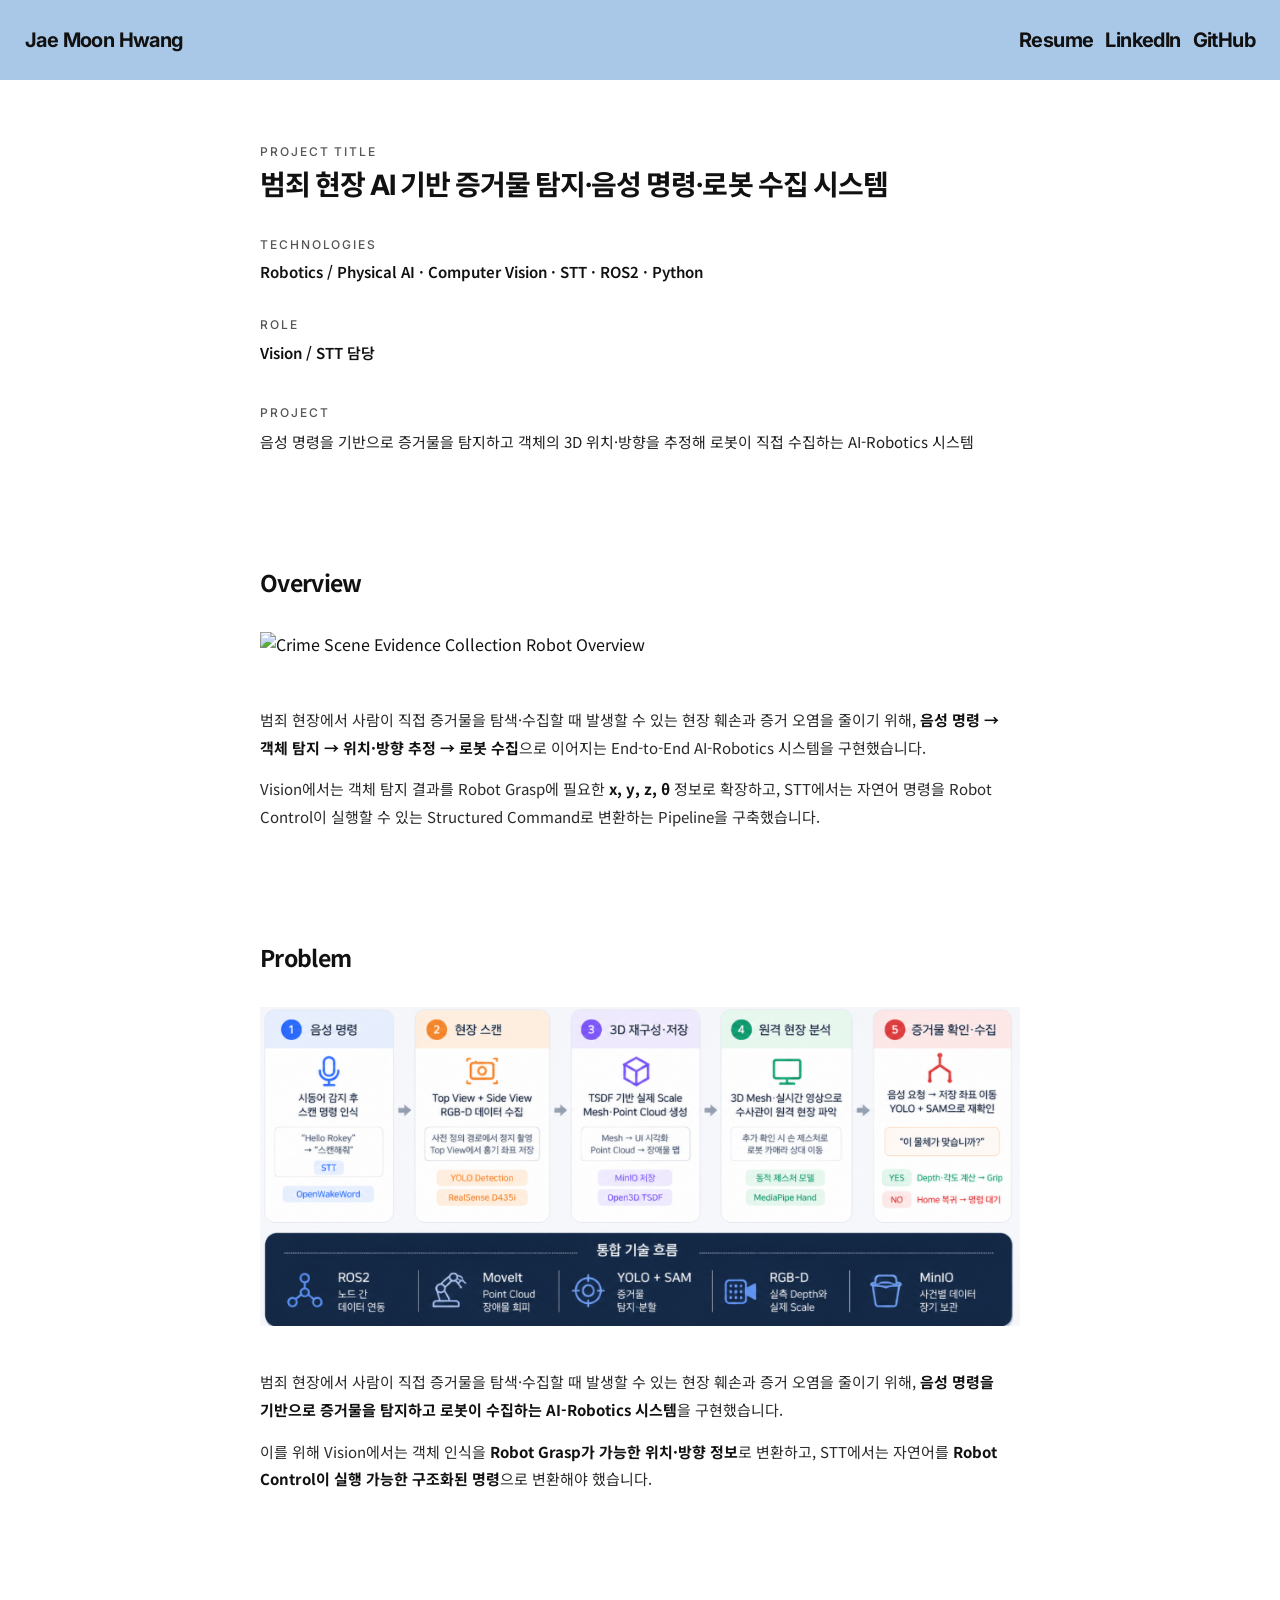
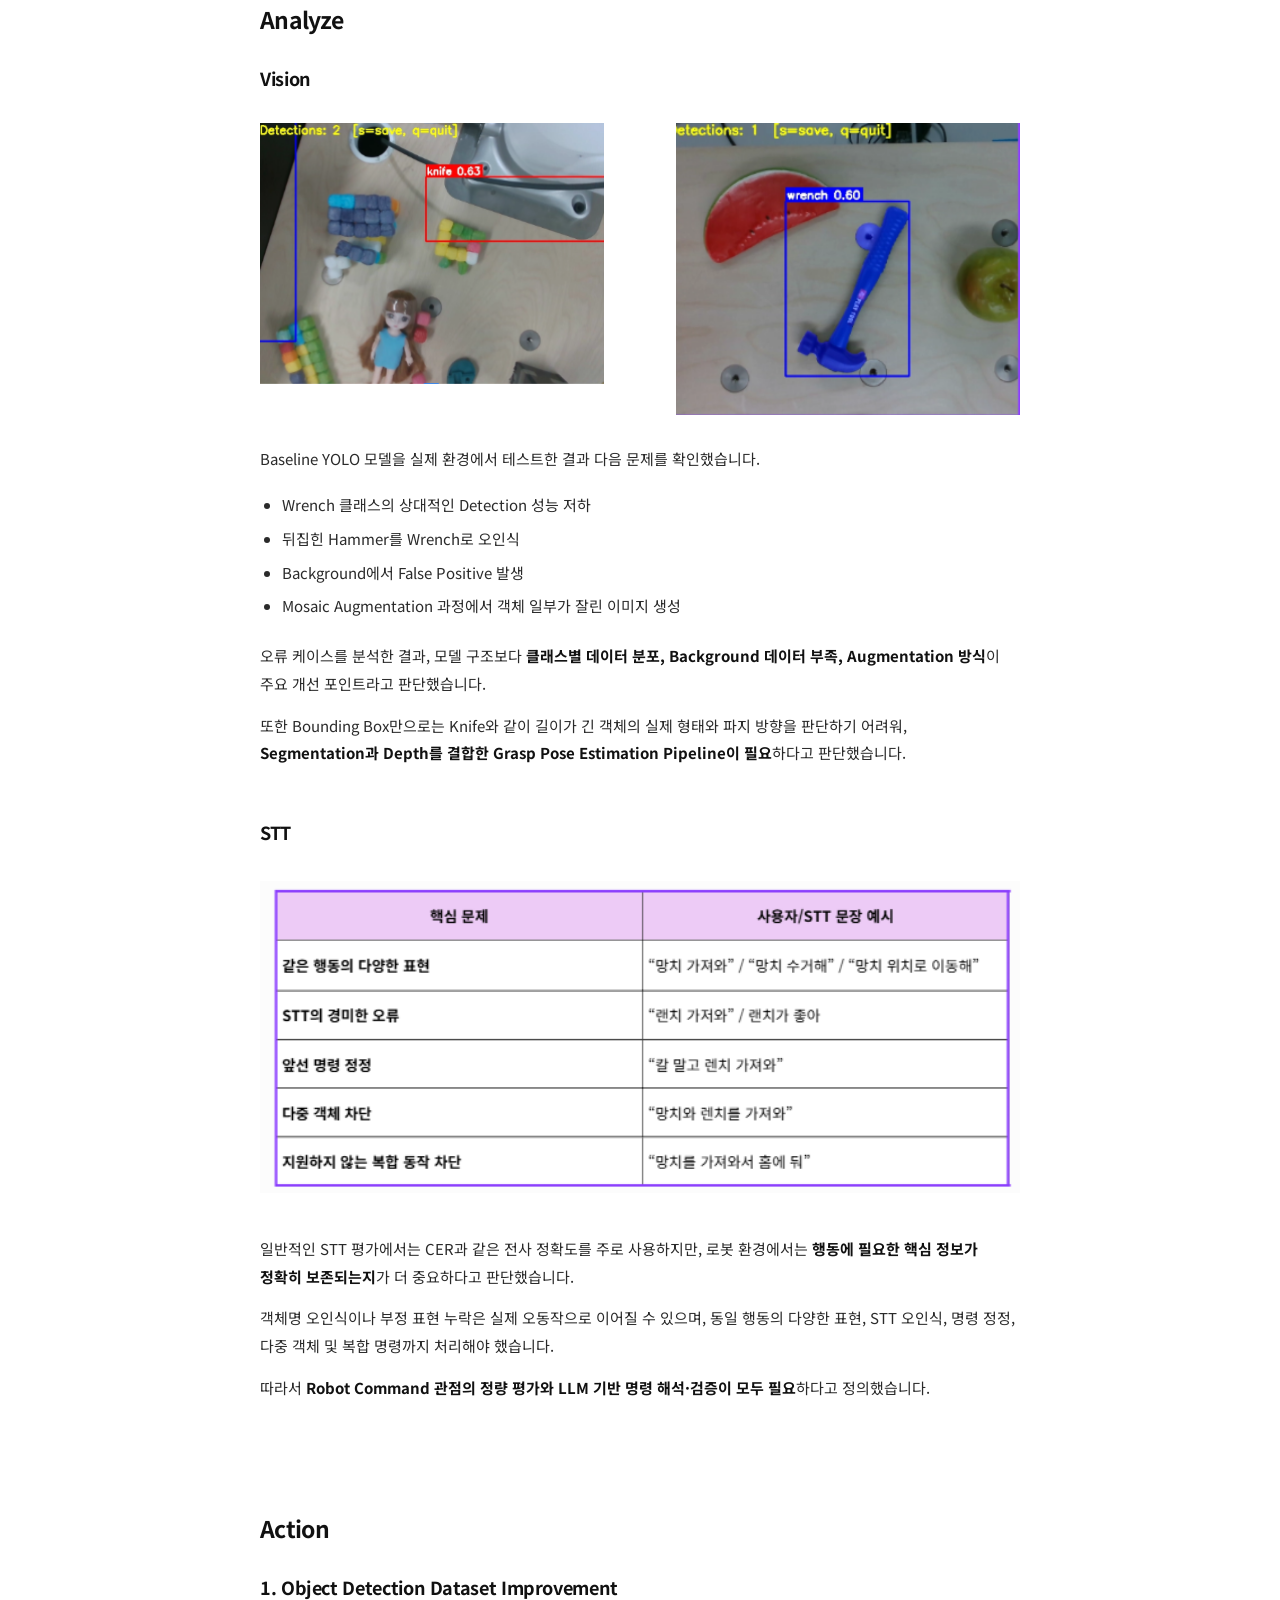
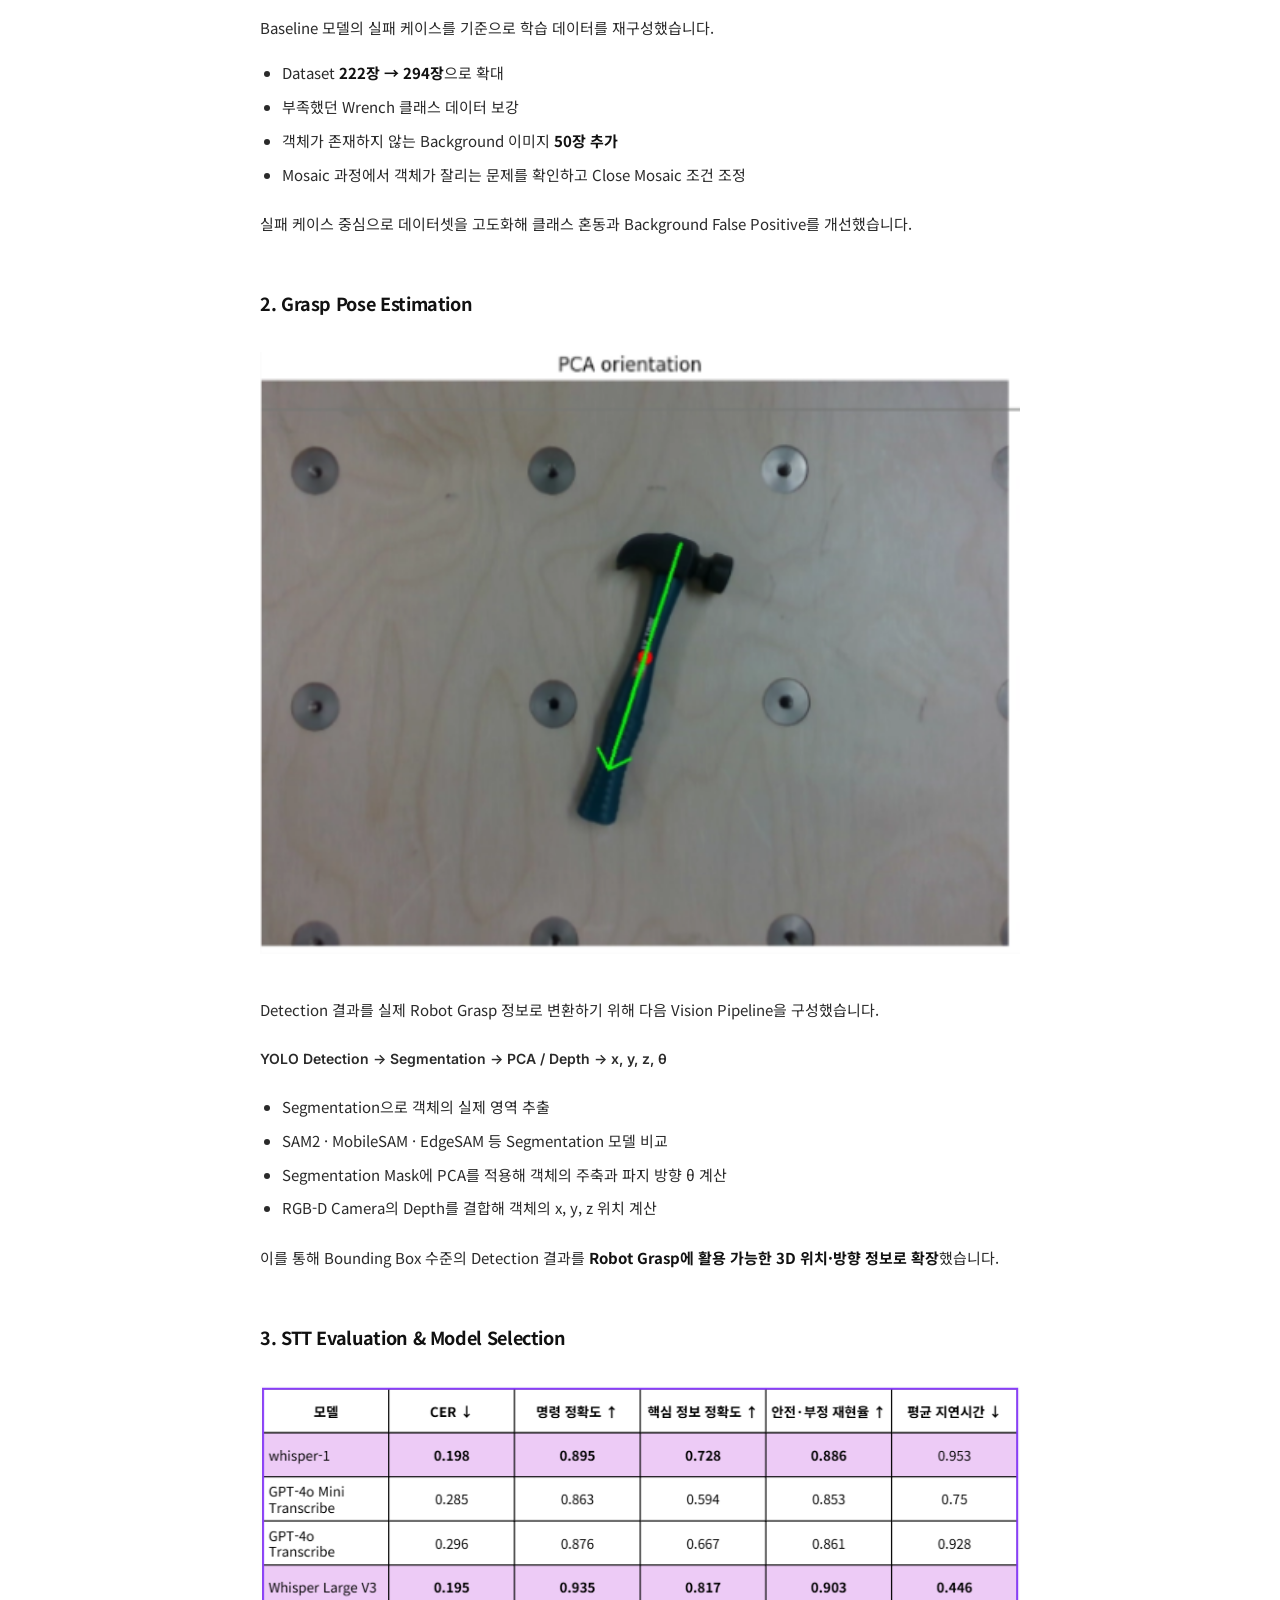
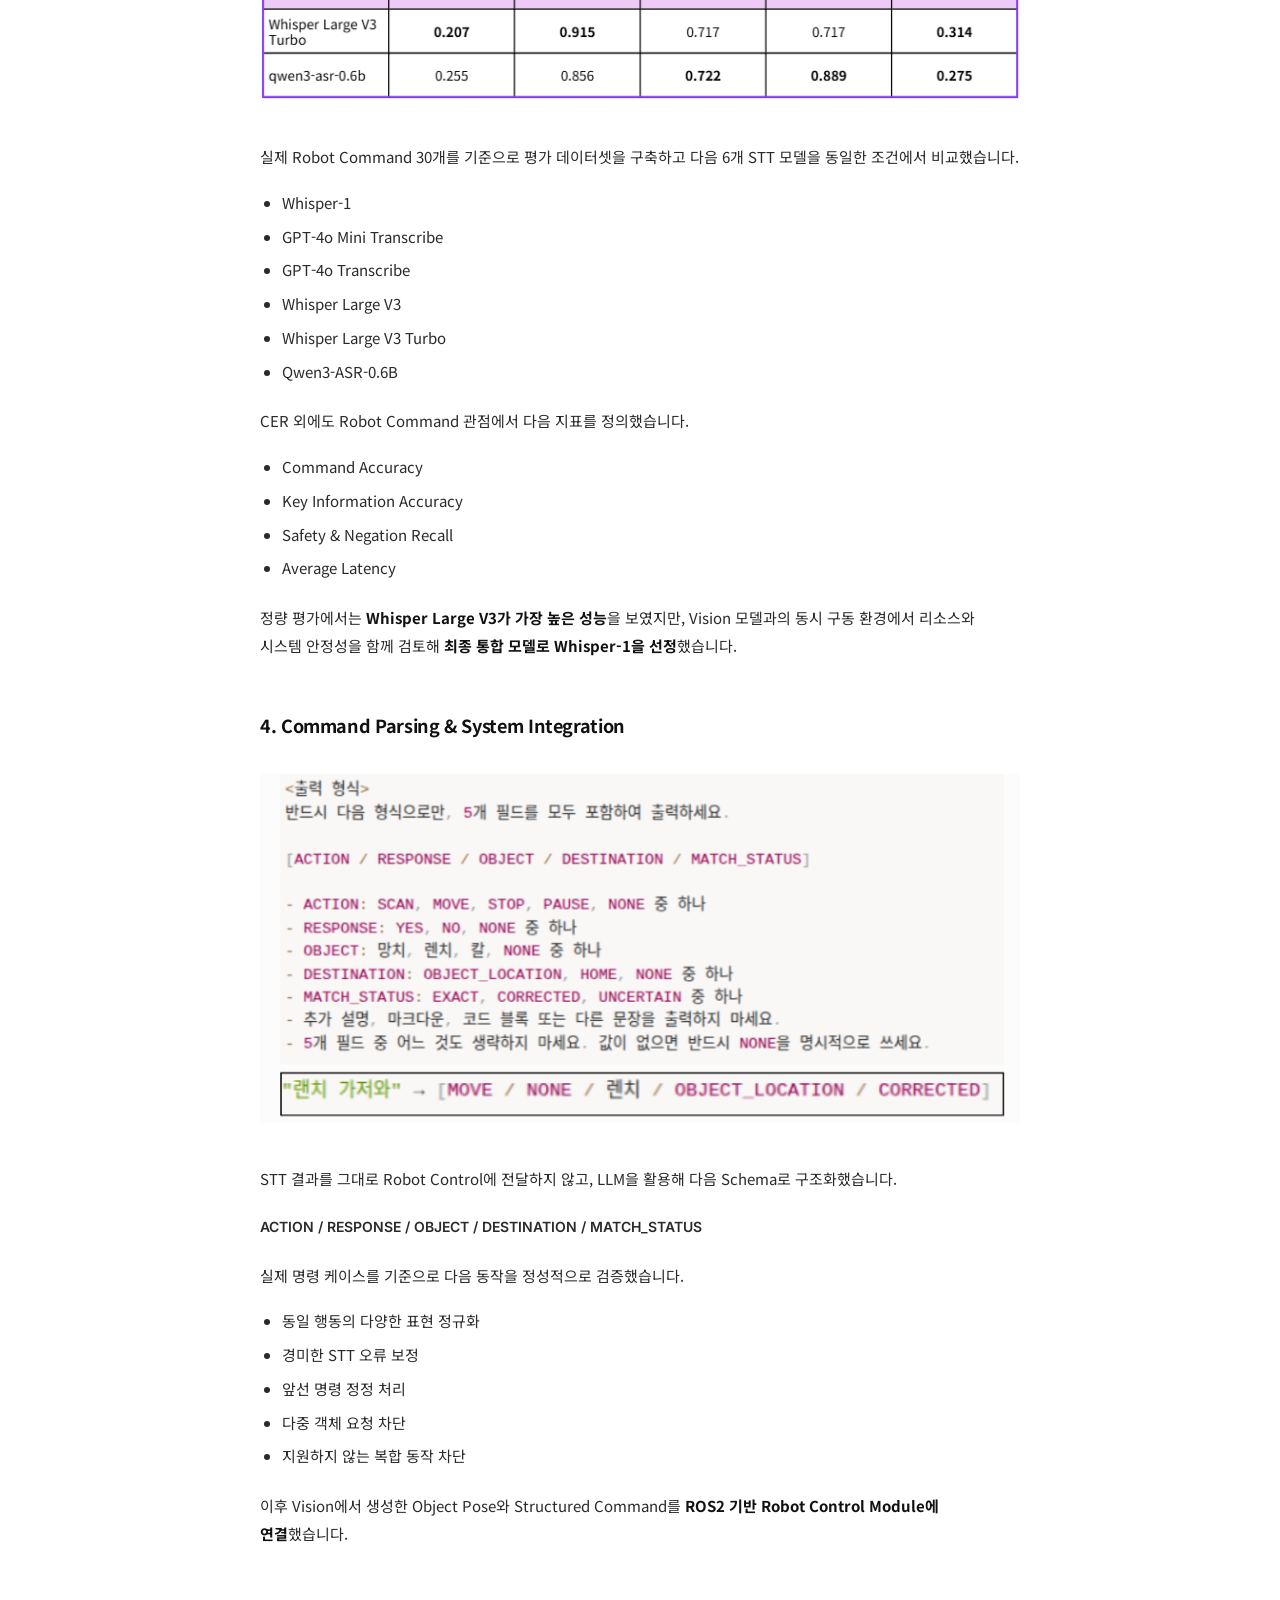
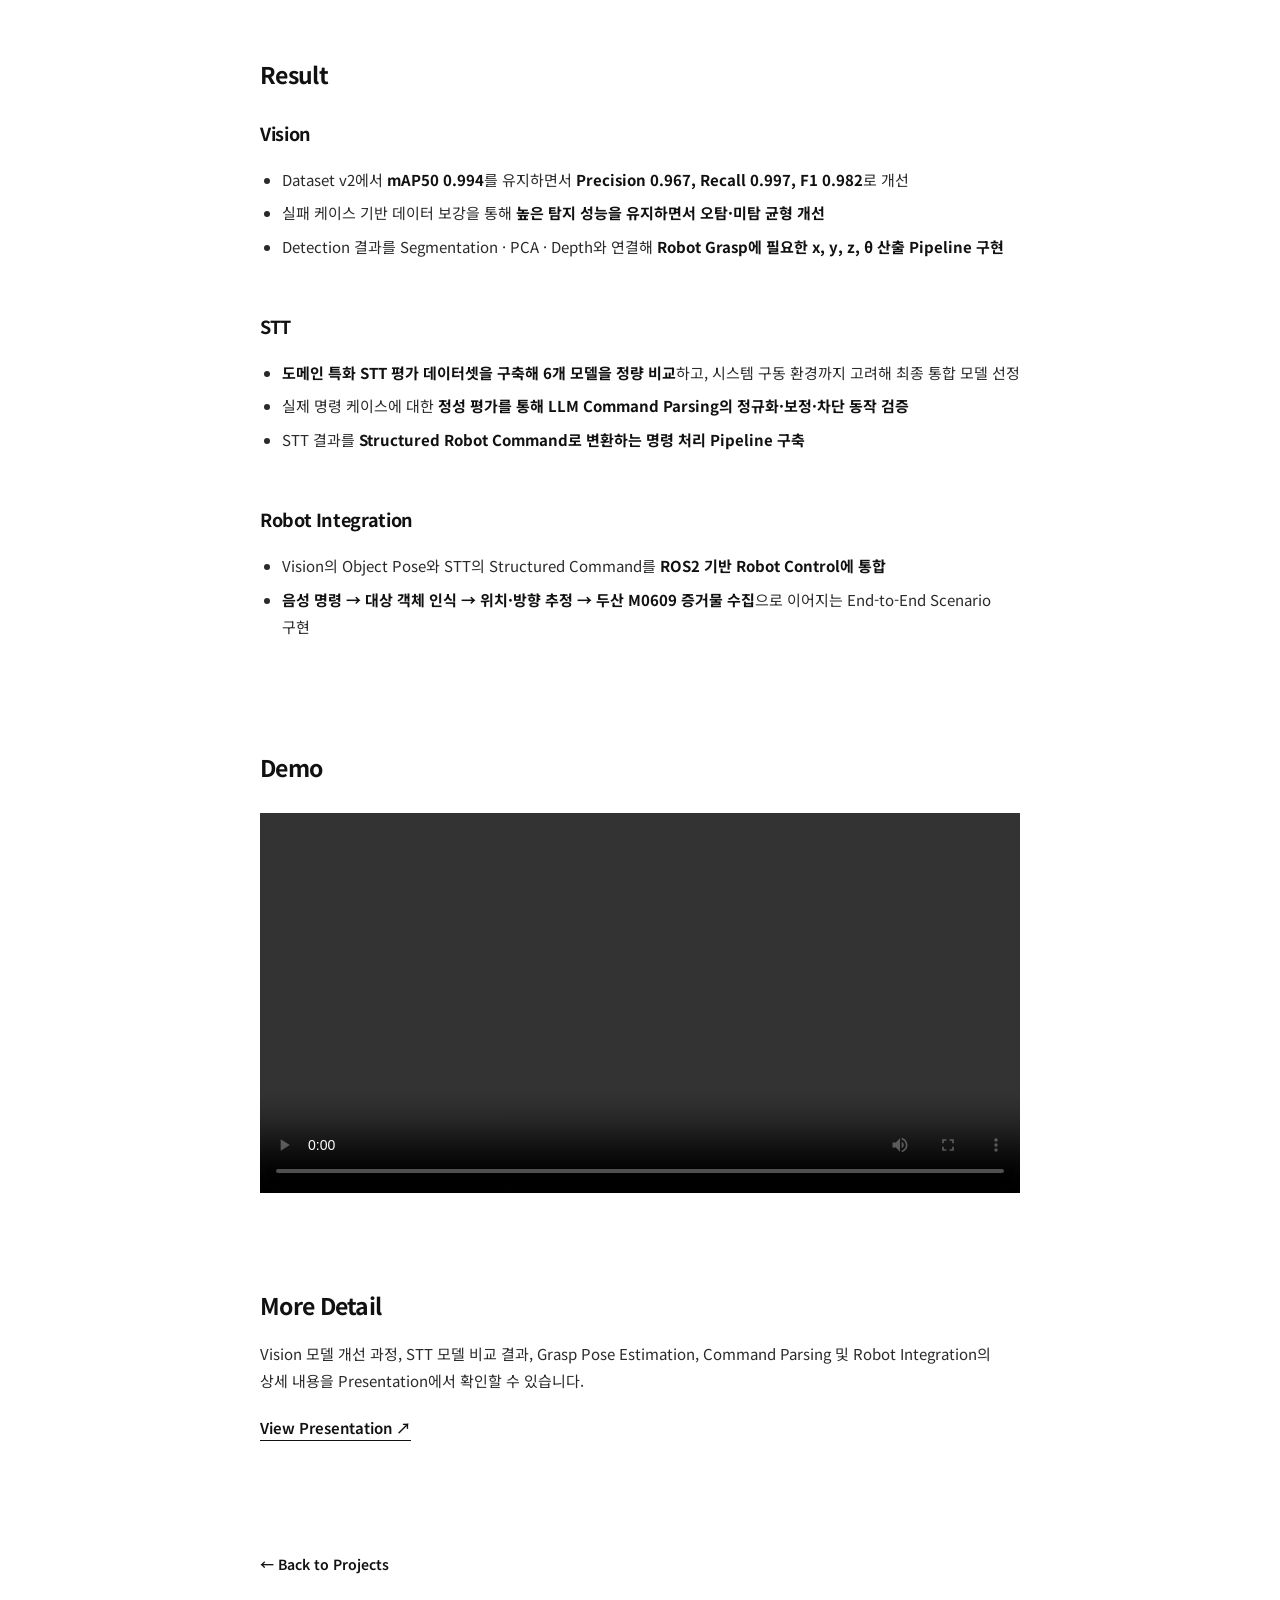
==== projects/crime-scene.html @ fea3e8b2 "Add files via upload" ====
<!DOCTYPE html>
<html lang="ko">
<head>
  <meta charset="UTF-8" />
  <meta name="viewport" content="width=device-width, initial-scale=1.0" />
  <title>범죄 현장 AI 기반 증거물 탐지·음성 명령·로봇 수집 시스템 — Jae Moon Hwang</title>

  <link rel="preconnect" href="https://fonts.googleapis.com">
  <link rel="preconnect" href="https://fonts.gstatic.com" crossorigin>
  <link href="https://fonts.googleapis.com/css2?family=Inter:wght@400;500;600;700&family=Noto+Sans+KR:wght@400;500;600;700&display=swap" rel="stylesheet">

  <link rel="stylesheet" href="../css/style.css" />
  <link rel="stylesheet" href="../css/project-simple.css?v=6" />

  <style>
    /* Crime Scene project-only image layout */
    .image-slot {
      margin: 34px 0 42px;
    }

    .image-slot img,
    .project-figure img {
      display: block;
      width: 100%;
      height: auto;
    }

    /* Vision error examples: two images side-by-side */
    .vision-image-grid {
      display: grid;
      grid-template-columns: repeat(2, minmax(0, 1fr));
      gap: 72px;
      margin: 30px 0 30px;
      align-items: start;
    }

    .vision-image-grid figure {
      margin: 0;
    }

    .vision-image-grid img {
      display: block;
      width: 100%;
      height: auto;
    }

    @media (max-width: 700px) {
      .vision-image-grid {
        grid-template-columns: 1fr;
        gap: 22px;
      }
    }
  </style>
</head>

<body>
  <header class="topbar">
    <a href="../index.html" class="name">Jae Moon Hwang</a>

    <nav class="top-links">
      <a href="../assets/resume.pdf" target="_blank">Resume</a>
      <a href="https://www.linkedin.com/" target="_blank" rel="noreferrer">LinkedIn</a>
      <a href="https://github.com/jmoonxai" target="_blank" rel="noreferrer">GitHub</a>
    </nav>
  </header>

  <main class="simple-project">
    <div class="simple-container">

      <section class="project-intro">
        <p class="eyebrow">PROJECT TITLE</p>
        <h1>범죄 현장 AI 기반 증거물 탐지·음성 명령·로봇 수집 시스템</h1>

        <div class="meta-block">
          <p class="eyebrow">TECHNOLOGIES</p>
          <p class="meta-text">Robotics / Physical AI · Computer Vision · STT · ROS2 · Python</p>
        </div>

        <div class="meta-block">
          <p class="eyebrow">ROLE</p>
          <p class="meta-text">Vision / STT 담당</p>
        </div>

        <div class="meta-block project-summary">
          <p class="eyebrow">PROJECT</p>
          <p>
            음성 명령을 기반으로 증거물을 탐지하고 객체의 3D 위치·방향을 추정해
            로봇이 직접 수집하는 AI-Robotics 시스템
          </p>
        </div>
      </section>

      <section class="content-section">
        <h2>Overview</h2>

        <figure class="project-figure overview-figure">
          <img
            src="../assets/images/crime-scene-overview.png"
            alt="Crime Scene Evidence Collection Robot Overview"
          />
        </figure>

        <p>
          범죄 현장에서 사람이 직접 증거물을 탐색·수집할 때 발생할 수 있는 현장 훼손과
          증거 오염을 줄이기 위해, <strong>음성 명령 → 객체 탐지 → 위치·방향 추정 → 로봇 수집</strong>으로
          이어지는 End-to-End AI-Robotics 시스템을 구현했습니다.
        </p>

        <p>
          Vision에서는 객체 탐지 결과를 Robot Grasp에 필요한
          <strong>x, y, z, θ</strong> 정보로 확장하고,
          STT에서는 자연어 명령을 Robot Control이 실행할 수 있는
          Structured Command로 변환하는 Pipeline을 구축했습니다.
        </p>
      </section>

      <section class="content-section">
        <h2>Problem</h2>

        <figure class="project-figure image-slot">
          <img
            src="../assets/images/crime-scene-problem.png"
            alt="Crime Scene Evidence Collection System Overview"
          />
        </figure>

        <p>
          범죄 현장에서 사람이 직접 증거물을 탐색·수집할 때 발생할 수 있는 현장 훼손과
          증거 오염을 줄이기 위해,
          <strong>음성 명령을 기반으로 증거물을 탐지하고 로봇이 수집하는 AI-Robotics 시스템</strong>을 구현했습니다.
        </p>

        <p>
          이를 위해 Vision에서는 객체 인식을
          <strong>Robot Grasp가 가능한 위치·방향 정보</strong>로 변환하고,
          STT에서는 자연어를
          <strong>Robot Control이 실행 가능한 구조화된 명령</strong>으로 변환해야 했습니다.
        </p>
      </section>

      <section class="content-section">
        <h2>Analyze</h2>

        <div class="text-group">
          <h3>Vision</h3>

          <div class="vision-image-grid">
            <figure>
              <img
                src="../assets/images/crime-scene-vision-error-01.png"
                alt="Vision Detection Error Analysis Example 1"
              />
            </figure>

            <figure>
              <img
                src="../assets/images/crime-scene-vision-error-02.png"
                alt="Vision Detection Error Analysis Example 2"
              />
            </figure>
          </div>

          <p>
            Baseline YOLO 모델을 실제 환경에서 테스트한 결과 다음 문제를 확인했습니다.
          </p>

          <ul>
            <li>Wrench 클래스의 상대적인 Detection 성능 저하</li>
            <li>뒤집힌 Hammer를 Wrench로 오인식</li>
            <li>Background에서 False Positive 발생</li>
            <li>Mosaic Augmentation 과정에서 객체 일부가 잘린 이미지 생성</li>
          </ul>

          <p>
            오류 케이스를 분석한 결과, 모델 구조보다
            <strong>클래스별 데이터 분포, Background 데이터 부족, Augmentation 방식</strong>이
            주요 개선 포인트라고 판단했습니다.
          </p>

          <p>
            또한 Bounding Box만으로는 Knife와 같이 길이가 긴 객체의 실제 형태와 파지 방향을 판단하기 어려워,
            <strong>Segmentation과 Depth를 결합한 Grasp Pose Estimation Pipeline이 필요</strong>하다고 판단했습니다.
          </p>
        </div>

        <div class="text-group">
          <h3>STT</h3>

          <figure class="project-figure image-slot">
            <img
              src="../assets/images/crime-scene-stt-analysis.png"
              alt="STT Command Analysis"
            />
          </figure>

          <p>
            일반적인 STT 평가에서는 CER과 같은 전사 정확도를 주로 사용하지만,
            로봇 환경에서는 <strong>행동에 필요한 핵심 정보가 정확히 보존되는지</strong>가
            더 중요하다고 판단했습니다.
          </p>

          <p>
            객체명 오인식이나 부정 표현 누락은 실제 오동작으로 이어질 수 있으며,
            동일 행동의 다양한 표현, STT 오인식, 명령 정정,
            다중 객체 및 복합 명령까지 처리해야 했습니다.
          </p>

          <p>
            따라서 <strong>Robot Command 관점의 정량 평가와
            LLM 기반 명령 해석·검증이 모두 필요</strong>하다고 정의했습니다.
          </p>
        </div>
      </section>

      <section class="content-section">
        <h2>Action</h2>

        <div class="text-group">
          <h3>1. Object Detection Dataset Improvement</h3>

          <p>
            Baseline 모델의 실패 케이스를 기준으로 학습 데이터를 재구성했습니다.
          </p>

          <ul>
            <li>Dataset <strong>222장 → 294장</strong>으로 확대</li>
            <li>부족했던 Wrench 클래스 데이터 보강</li>
            <li>객체가 존재하지 않는 Background 이미지 <strong>50장 추가</strong></li>
            <li>Mosaic 과정에서 객체가 잘리는 문제를 확인하고 Close Mosaic 조건 조정</li>
          </ul>

          <p>
            실패 케이스 중심으로 데이터셋을 고도화해 클래스 혼동과
            Background False Positive를 개선했습니다.
          </p>
        </div>

        <div class="text-group">
          <h3>2. Grasp Pose Estimation</h3>

          <figure class="project-figure image-slot">
            <img
              src="../assets/images/crime-scene-grasp-pose.png"
              alt="Grasp Pose Estimation Pipeline"
            />
          </figure>

          <p>
            Detection 결과를 실제 Robot Grasp 정보로 변환하기 위해 다음 Vision Pipeline을 구성했습니다.
          </p>

          <p class="inline-flow">
            YOLO Detection → Segmentation → PCA / Depth → x, y, z, θ
          </p>

          <ul>
            <li>Segmentation으로 객체의 실제 영역 추출</li>
            <li>SAM2 · MobileSAM · EdgeSAM 등 Segmentation 모델 비교</li>
            <li>Segmentation Mask에 PCA를 적용해 객체의 주축과 파지 방향 θ 계산</li>
            <li>RGB-D Camera의 Depth를 결합해 객체의 x, y, z 위치 계산</li>
          </ul>

          <p>
            이를 통해 Bounding Box 수준의 Detection 결과를
            <strong>Robot Grasp에 활용 가능한 3D 위치·방향 정보로 확장</strong>했습니다.
          </p>
        </div>

        <div class="text-group">
          <h3>3. STT Evaluation &amp; Model Selection</h3>

          <figure class="project-figure image-slot">
            <img
              src="../assets/images/crime-scene-stt-comparison.png"
              alt="STT Model Evaluation Results"
            />
          </figure>

          <p>
            실제 Robot Command 30개를 기준으로 평가 데이터셋을 구축하고
            다음 6개 STT 모델을 동일한 조건에서 비교했습니다.
          </p>

          <ul>
            <li>Whisper-1</li>
            <li>GPT-4o Mini Transcribe</li>
            <li>GPT-4o Transcribe</li>
            <li>Whisper Large V3</li>
            <li>Whisper Large V3 Turbo</li>
            <li>Qwen3-ASR-0.6B</li>
          </ul>

          <p>CER 외에도 Robot Command 관점에서 다음 지표를 정의했습니다.</p>

          <ul>
            <li>Command Accuracy</li>
            <li>Key Information Accuracy</li>
            <li>Safety &amp; Negation Recall</li>
            <li>Average Latency</li>
          </ul>

          <p>
            정량 평가에서는 <strong>Whisper Large V3가 가장 높은 성능</strong>을 보였지만,
            Vision 모델과의 동시 구동 환경에서 리소스와 시스템 안정성을 함께 검토해
            <strong>최종 통합 모델로 Whisper-1을 선정</strong>했습니다.
          </p>
        </div>

        <div class="text-group">
          <h3>4. Command Parsing &amp; System Integration</h3>

          <figure class="project-figure image-slot">
            <img
              src="../assets/images/crime-scene-command-parsing.png"
              alt="Command Parsing and Robot Integration"
            />
          </figure>

          <p>
            STT 결과를 그대로 Robot Control에 전달하지 않고,
            LLM을 활용해 다음 Schema로 구조화했습니다.
          </p>

          <p class="inline-flow">
            ACTION / RESPONSE / OBJECT / DESTINATION / MATCH_STATUS
          </p>

          <p>
            실제 명령 케이스를 기준으로 다음 동작을 정성적으로 검증했습니다.
          </p>

          <ul>
            <li>동일 행동의 다양한 표현 정규화</li>
            <li>경미한 STT 오류 보정</li>
            <li>앞선 명령 정정 처리</li>
            <li>다중 객체 요청 차단</li>
            <li>지원하지 않는 복합 동작 차단</li>
          </ul>

          <p>
            이후 Vision에서 생성한 Object Pose와 Structured Command를
            <strong>ROS2 기반 Robot Control Module에 연결</strong>했습니다.
          </p>
        </div>
      </section>

      <section class="content-section">
        <h2>Result</h2>

        <div class="text-group">
          <h3>Vision</h3>
          <ul>
            <li>
              Dataset v2에서 <strong>mAP50 0.994</strong>를 유지하면서
              <strong>Precision 0.967, Recall 0.997, F1 0.982</strong>로 개선
            </li>
            <li>
              실패 케이스 기반 데이터 보강을 통해
              <strong>높은 탐지 성능을 유지하면서 오탐·미탐 균형 개선</strong>
            </li>
            <li>
              Detection 결과를 Segmentation · PCA · Depth와 연결해
              <strong>Robot Grasp에 필요한 x, y, z, θ 산출 Pipeline 구현</strong>
            </li>
          </ul>
        </div>

        <div class="text-group">
          <h3>STT</h3>
          <ul>
            <li>
              <strong>도메인 특화 STT 평가 데이터셋을 구축해 6개 모델을 정량 비교</strong>하고,
              시스템 구동 환경까지 고려해 최종 통합 모델 선정
            </li>
            <li>
              실제 명령 케이스에 대한 <strong>정성 평가를 통해
              LLM Command Parsing의 정규화·보정·차단 동작 검증</strong>
            </li>
            <li>
              STT 결과를 <strong>Structured Robot Command로 변환하는 명령 처리 Pipeline 구축</strong>
            </li>
          </ul>
        </div>

        <div class="text-group">
          <h3>Robot Integration</h3>
          <ul>
            <li>
              Vision의 Object Pose와 STT의 Structured Command를
              <strong>ROS2 기반 Robot Control에 통합</strong>
            </li>
            <li>
              <strong>음성 명령 → 대상 객체 인식 → 위치·방향 추정 → 두산 M0609 증거물 수집</strong>으로
              이어지는 End-to-End Scenario 구현
            </li>
          </ul>
        </div>
      </section>

      <section class="content-section demo-section">
        <h2>Demo</h2>

        <video class="project-video" controls preload="metadata" playsinline>
          <source src="../assets/videos/crime-scene-demo.mp4" type="video/mp4" />
          브라우저가 video 태그를 지원하지 않습니다.
        </video>
      </section>

      <section class="content-section more-detail-section">
        <h2>More Detail</h2>

        <p>
          Vision 모델 개선 과정, STT 모델 비교 결과, Grasp Pose Estimation,
          Command Parsing 및 Robot Integration의 상세 내용을 Presentation에서 확인할 수 있습니다.
        </p>

        <a
          class="detail-link"
          href="YOUR_CRIME_SCENE_PPT_LINK"
          target="_blank"
          rel="noreferrer"
        >
          View Presentation ↗
        </a>
      </section>

      <section class="back-section">
        <a href="../index.html#projects">← Back to Projects</a>
      </section>

    </div>
  </main>
</body>
</html>
---- css/style.css ----
/* =========================
   Base
========================= */

:root {
  --bg: #ffffff;
  --text: #111111;
  --muted: #6f6f6f;
  --line: #e8e8e8;
  --soft: #f3f3f3;
  --topbar: #a9c8e7;
  --contact-bg: #f4f5f6;
  --max-width: 1220px;
}

* {
  box-sizing: border-box;
}

html {
  scroll-behavior: smooth;
}

body {
  margin: 0;
  background: var(--bg);
  color: var(--text);
  font-family: "Inter", -apple-system, BlinkMacSystemFont, "Segoe UI", sans-serif;
  -webkit-font-smoothing: antialiased;
}

a {
  color: inherit;
  text-decoration: none;
}

img {
  width: 100%;
  display: block;
}

.container {
  width: min(calc(100% - 48px), var(--max-width));
  margin: 0 auto;
}


/* =========================
   Top Bar
========================= */

.topbar {
  min-height: 80px;
  padding: 0 25px;
  display: flex;
  align-items: center;
  justify-content: space-between;
  background: var(--topbar);
}

.name,
.top-links a {
  font-size: 20px;
  line-height: 1;
  font-weight: 700;
  letter-spacing: -0.03em;
}

.top-links {
  display: flex;
  align-items: center;
  gap: 12px;
}

.top-links a:hover,
.name:hover {
  opacity: 0.55;
}


/* =========================
   Generic Section
========================= */

.section {
  padding: 72px 0 88px;
}

.section + .section {
  border-top: 1px solid var(--line);
}

.section-title {
  margin: 0 0 34px;
  font-size: 30px;
  line-height: 1.15;
  letter-spacing: -0.04em;
  font-weight: 700;
}


/* =========================
   About
========================= */

.about-section {
  padding-top: 70px;
}

.about-copy {
  max-width: 860px;
}

.about-copy p {
  margin: 0 0 20px;
  font-size: 21px;
  line-height: 1.65;
  letter-spacing: -0.025em;
  color: #333333;
}

.about-copy p:last-child {
  margin-bottom: 0;
}


/* =========================
   Projects
========================= */
.project-tags {
  display: flex;
  flex-wrap: wrap;
  gap: 6px;
  margin-top: 10px;
}

.project-tag {
  padding: 5px 9px;
  background: #f2f2f2;
  border-radius: 4px;
  font-size: 12px;
  color: #555;
}

.project-tag.category {
  background: #222;
  color: #fff;
  font-weight: 600;
}
.projects-grid {
  display: grid;
  grid-template-columns: repeat(3, minmax(0, 1fr));
  column-gap: 30px;
  row-gap: 56px;
}

.project-card {
  min-width: 0;
}

.project-image {
  display: block;
  aspect-ratio: 1 / 1;
  overflow: hidden;
  background: var(--soft);
}

.project-image img {
  width: 100%;
  height: 100%;
  object-fit: cover;
  transition: transform 0.28s ease;
}

.project-image:hover img {
  transform: scale(1.02);
}

.placeholder {
  display: flex;
  align-items: center;
  justify-content: center;
  color: #9e9e9e;
  font-size: 12px;
  font-weight: 500;
  letter-spacing: 0.08em;
}

.project-stack {
  margin: 5px 0 0;
  font-size: 17px;
  line-height: 1.3;
  letter-spacing: -0.025em;
}

.project-card h3 {
  margin: 1px 0 0;
  font-size: 24px;
  line-height: 1.15;
  letter-spacing: -0.04em;
  font-weight: 700;
}

.project-card h3 a:hover {
  opacity: 0.55;
}


/* =========================
   Expertise
========================= */

.expertise-list {
  border-top: 1px solid var(--line);
}

.expertise-row {
  display: grid;
  grid-template-columns: 280px minmax(0, 1fr);
  gap: 40px;
  padding: 26px 0;
  border-bottom: 1px solid var(--line);
  align-items: baseline;
}

.expertise-row h3 {
  margin: 0;
  font-size: 19px;
  line-height: 1.3;
  letter-spacing: -0.025em;
}

.expertise-row p {
  margin: 0;
  color: var(--muted);
  font-size: 17px;
  line-height: 1.6;
}


/* =========================
   Contact
========================= */

.contact-section {
  padding: 84px 24px 92px;
  background: var(--contact-bg);
  text-align: center;
}

.contact-inner {
  max-width: 740px;
  margin: 0 auto;
}

.profile-placeholder {
  width: 200px;
  height: 200px;
  margin: 0 auto 32px;
  border-radius: 50%;
  background: #dedede;
  overflow: hidden;

  display: flex;
  align-items: center;
  justify-content: center;

  color: #9a9a9a;
  font-size: 13px;
  line-height: 1.5;
  letter-spacing: 0.08em;
  font-weight: 600;
}

.profile-placeholder img {
  width: 100%;
  height: 100%;
  object-fit: cover;
  object-position: center 35%;
  display: block;
}

.contact-section h2 {
  margin: 0 0 28px;
  font-size: 40px;
  line-height: 1;
  letter-spacing: -0.045em;
  font-weight: 700;
}

.contact-section h3 {
  margin: 0;
  font-size: 24px;
  line-height: 1.25;
  letter-spacing: -0.03em;
}

.contact-section p {
  margin: 4px 0 18px;
  color: var(--muted);
  font-size: 17px;
  line-height: 1.5;
}

.contact-icons {
  display: flex;
  justify-content: center;
  gap: 12px;
  margin-top: 16px;
}

.icon-button {
  width: 50px;
  height: 50px;
  border-radius: 50%;
  display: flex;
  align-items: center;
  justify-content: center;
  background: #202428;
  color: #ffffff;
  font-size: 16px;
  font-weight: 700;
  transition:
    transform 0.18s ease,
    opacity 0.18s ease;
}

.icon-button:hover {
  transform: translateY(-2px);
  opacity: 0.82;
}


/* =========================
   Responsive
========================= */

@media (max-width: 900px) {
  .container {
    width: min(calc(100% - 36px), var(--max-width));
  }

  .projects-grid {
    grid-template-columns: repeat(2, minmax(0, 1fr));
    column-gap: 22px;
    row-gap: 46px;
  }

  .expertise-row {
    grid-template-columns: 220px minmax(0, 1fr);
  }
}

@media (max-width: 640px) {
  .topbar {
    min-height: 68px;
    padding: 0 16px;
  }

  .name,
  .top-links a {
    font-size: 15px;
  }

  .top-links {
    gap: 8px;
  }

  .section {
    padding: 56px 0 68px;
  }

  .section-title {
    font-size: 27px;
    margin-bottom: 28px;
  }

  .about-copy p {
    font-size: 18px;
  }

  .projects-grid {
    grid-template-columns: 1fr;
    gap: 42px;
  }

  .project-stack {
    font-size: 15px;
  }

  .project-card h3 {
    font-size: 23px;
  }

  .expertise-row {
    grid-template-columns: 1fr;
    gap: 8px;
    padding: 22px 0;
  }

  .profile-placeholder {
    width: 160px;
    height: 160px;
    margin-bottom: 28px;
  }

  .contact-section {
    padding: 68px 20px 76px;
  }

  .contact-section h2 {
    font-size: 34px;
    margin-bottom: 24px;
  }

  .contact-section h3 {
    font-size: 22px;
  }

  .contact-section p {
    font-size: 16px;
  }

  .icon-button {
    width: 46px;
    height: 46px;
  }
}
---- css/project-simple.css ----
/* =========================
   Project Detail - Notion Style
========================= */

.simple-project {
  background: #ffffff;
  font-family: "Noto Sans KR", "Inter", sans-serif;
  color: #111111;
  text-align: left;
}

.simple-container {
  width: min(calc(100% - 48px), 760px);
  margin: 0 auto;
}


/* =========================
   Project Intro
========================= */

.project-intro {
  padding: 64px 0 110px;
}

.eyebrow {
  margin: 0 0 6px;
  color: #555555;
  font-family: "Inter", monospace;
  font-size: 12px;
  font-weight: 500;
  line-height: 1.4;
  letter-spacing: 0.16em;
}

.project-intro h1 {
  margin: 0;
  font-family: "Inter", "Noto Sans KR", sans-serif;
  font-size: 28px;
  font-weight: 700;
  line-height: 1.35;
  letter-spacing: -0.035em;
}

.meta-block {
  margin-top: 32px;
}

.meta-text {
  margin: 0;
  font-size: 15px;
  font-weight: 600;
  line-height: 1.7;
}

.project-summary {
  margin-top: 40px;
}

.project-summary p:not(.eyebrow) {
  margin: 0;
  color: #222222;
  font-size: 15px;
  line-height: 1.85;
  word-break: keep-all;
}


/* =========================
   Content
========================= */

.content-section {
  width: 100%;
  margin: 0 0 110px;
}

.content-section h2 {
  margin: 0 0 18px;
  font-size: 23px;
  font-weight: 700;
  line-height: 1.4;
  letter-spacing: -0.03em;
}

.content-section h3 {
  margin: 0 0 12px;
  font-size: 18px;
  font-weight: 700;
  line-height: 1.55;
  letter-spacing: -0.02em;
}

.content-section h4 {
  margin: 0 0 10px;
  font-size: 16px;
  font-weight: 700;
  line-height: 1.5;
}

.content-section p,
.content-section li {
  color: #2a2a2a;
  font-size: 15px;
  line-height: 1.85;
  word-break: keep-all;
}

.content-section p {
  margin: 0 0 14px;
}

.content-section strong {
  color: #111111;
  font-weight: 700;
}

.content-section ul {
  margin: 18px 0 22px;
  padding-left: 22px;
}

.content-section li + li {
  margin-top: 6px;
}


/* =========================
   Action Groups
========================= */

.text-group {
  margin-top: 52px;
}

.text-group:first-of-type {
  margin-top: 30px;
}

.sub-group {
  margin-top: 40px;
}

.inline-flow {
  margin: 22px 0 !important;
  font-family: "Inter", monospace;
  font-size: 14px !important;
  font-weight: 600;
  line-height: 1.8 !important;
}


/* =========================
   Project Images
========================= */

.project-figure {
  width: 100%;
  margin: 40px 0 50px;
}

.overview-figure {
  margin-top: 34px;
}

.project-figure img {
  display: block;
  width: 100%;
  height: auto;
}

.project-figure figcaption {
  margin-top: 10px;
  color: #888888;
  font-size: 12px;
  line-height: 1.5;
}


/* =========================
   Demo
========================= */

.demo-section {
  margin-bottom: 90px;
}

.video-placeholder {
  width: 100%;
  aspect-ratio: 16 / 9;
  display: flex;
  align-items: center;
  justify-content: center;
  margin-top: 30px;
  background: #111111;
  color: #ffffff;
  font-family: "Inter", sans-serif;
  font-size: 13px;
  font-weight: 600;
  letter-spacing: 0.12em;
}

.project-video {
  display: block;
  width: 100%;
  height: auto;
  margin-top: 30px;
  background: #000000;
}

.youtube-wrap {
  width: 100%;
  aspect-ratio: 16 / 9;
  margin-top: 30px;
}

.youtube-wrap iframe {
  width: 100%;
  height: 100%;
  border: 0;
}


/* =========================
   More Detail
========================= */

.more-detail-section {
  padding-top: 6px;
}

.detail-link {
  display: inline-block;
  margin-top: 8px;
  padding-bottom: 2px;
  color: #111111;
  font-size: 15px;
  font-weight: 600;
  text-decoration: none;
  border-bottom: 1px solid #111111;
}

.detail-link:hover {
  opacity: 0.55;
}


/* =========================
   Back
========================= */

.back-section {
  padding: 0 0 70px;
}

.back-section a {
  color: #111111;
  font-size: 14px;
  font-weight: 600;
  text-decoration: none;
}

.back-section a:hover {
  opacity: 0.55;
}


/* =========================
   Responsive
========================= */

@media (max-width: 640px) {
  .simple-container {
    width: calc(100% - 32px);
  }

  .project-intro {
    padding: 44px 0 80px;
  }

  .project-intro h1 {
    font-size: 24px;
  }

  .eyebrow {
    font-size: 11px;
  }

  .meta-text {
    font-size: 14px;
  }

  .content-section {
    margin-bottom: 82px;
  }

  .content-section h2 {
    font-size: 21px;
  }

  .content-section h3 {
    font-size: 17px;
  }

  .content-section h4 {
    font-size: 15px;
  }

  .content-section p,
  .content-section li,
  .project-summary p:not(.eyebrow) {
    font-size: 14px;
  }

  .text-group {
    margin-top: 44px;
  }

  .project-figure {
    margin: 34px 0 44px;
  }
}
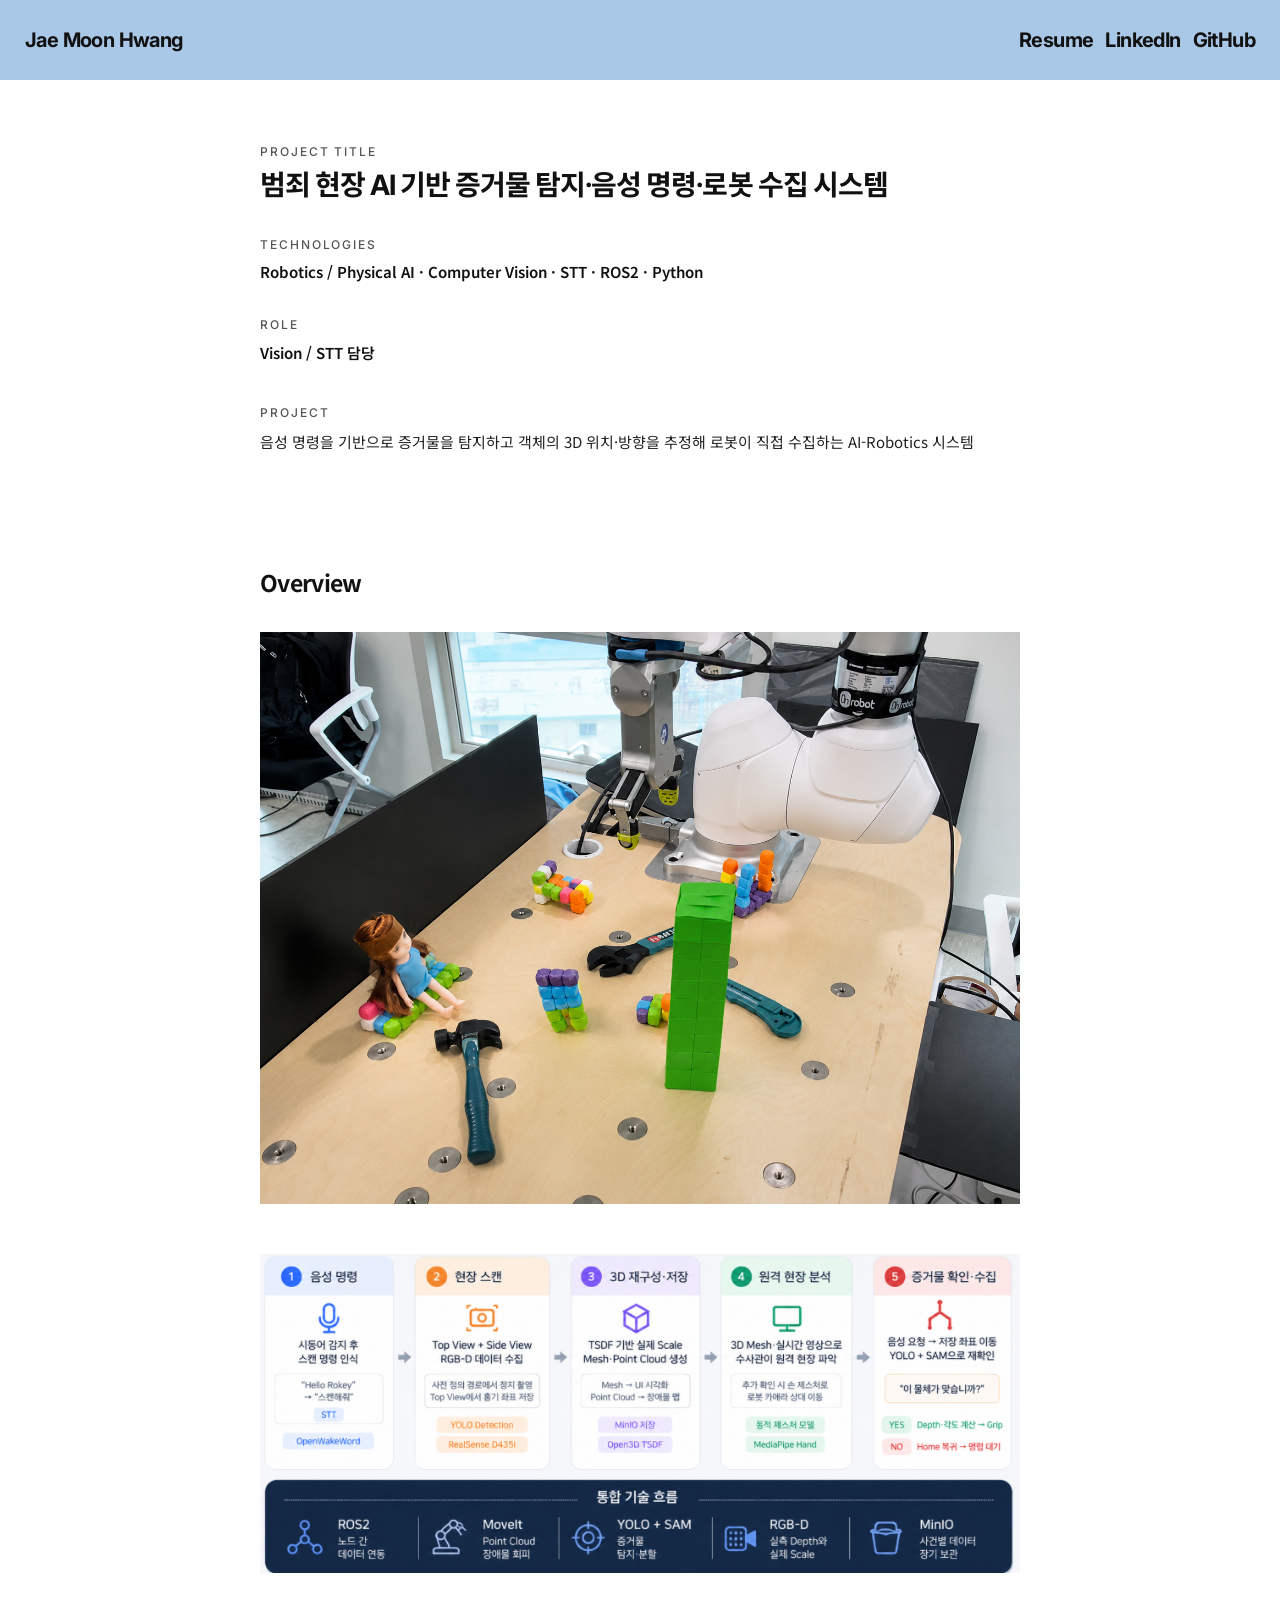
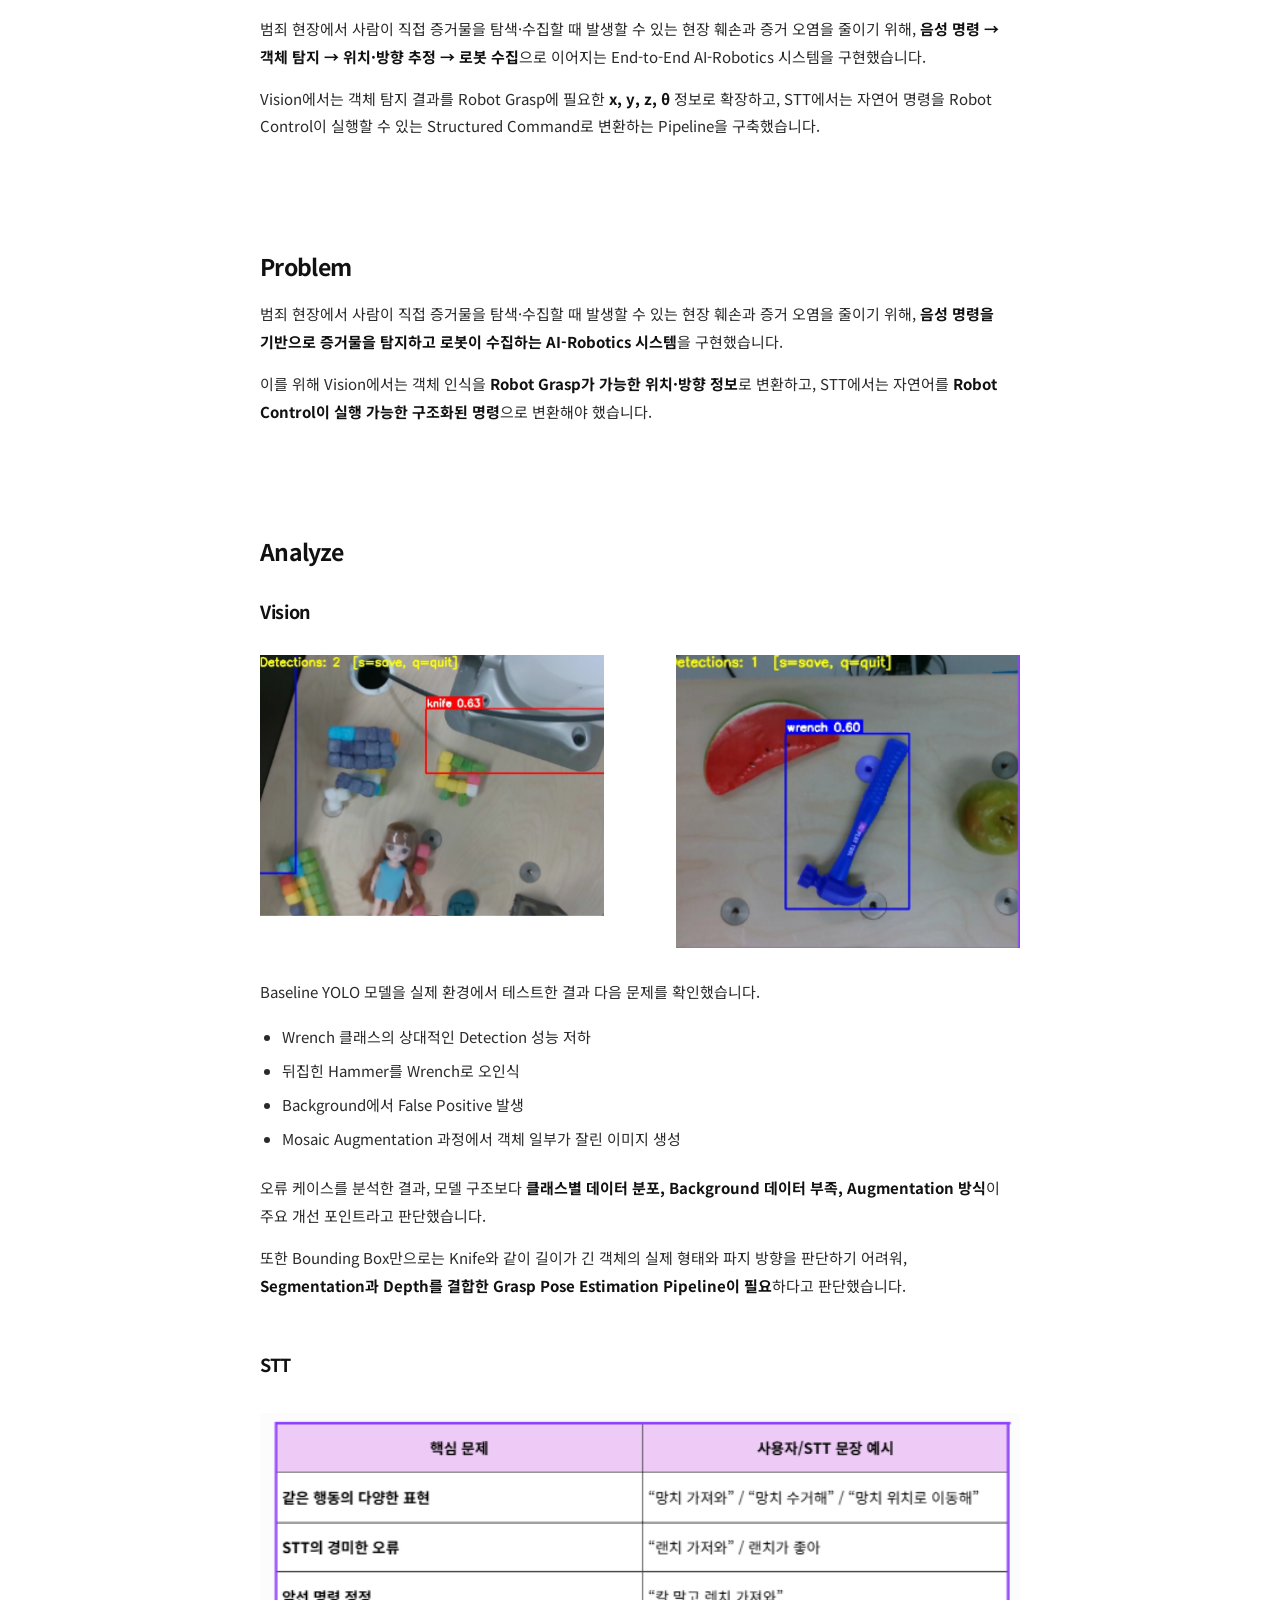
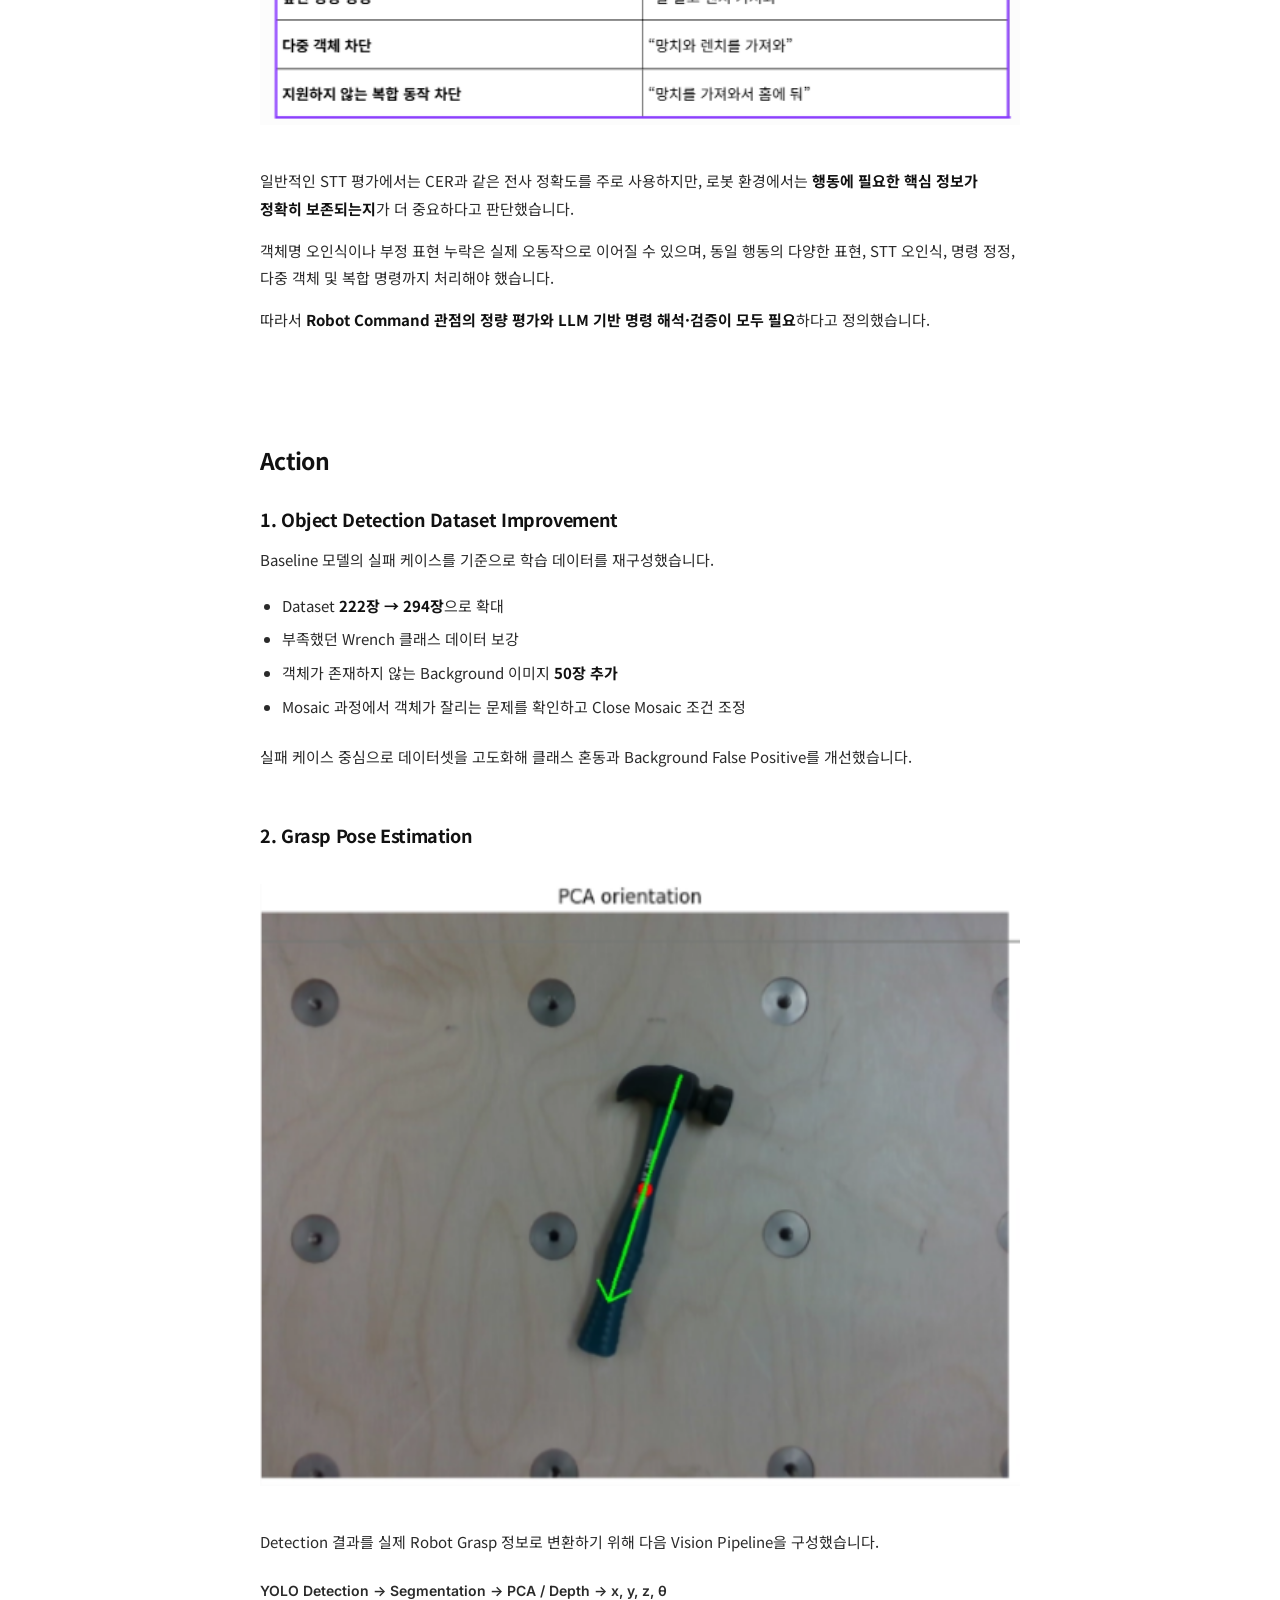
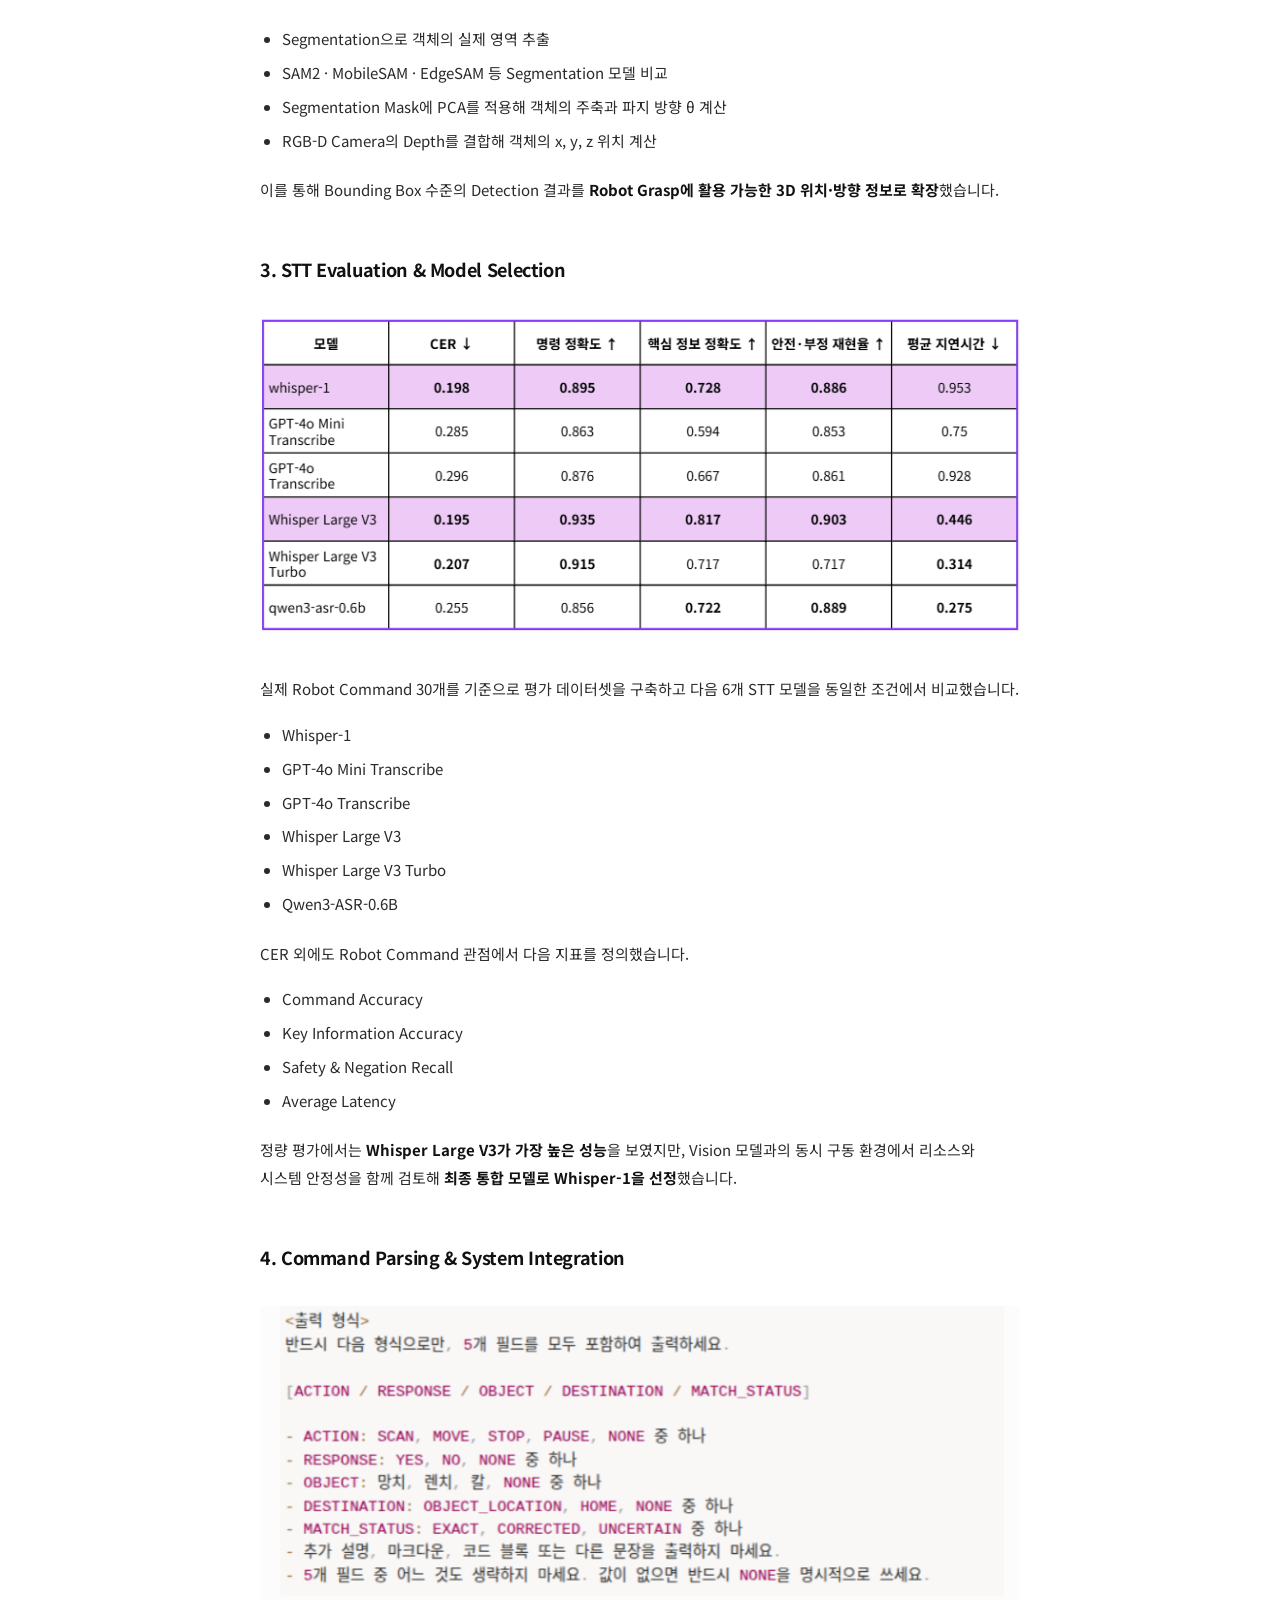
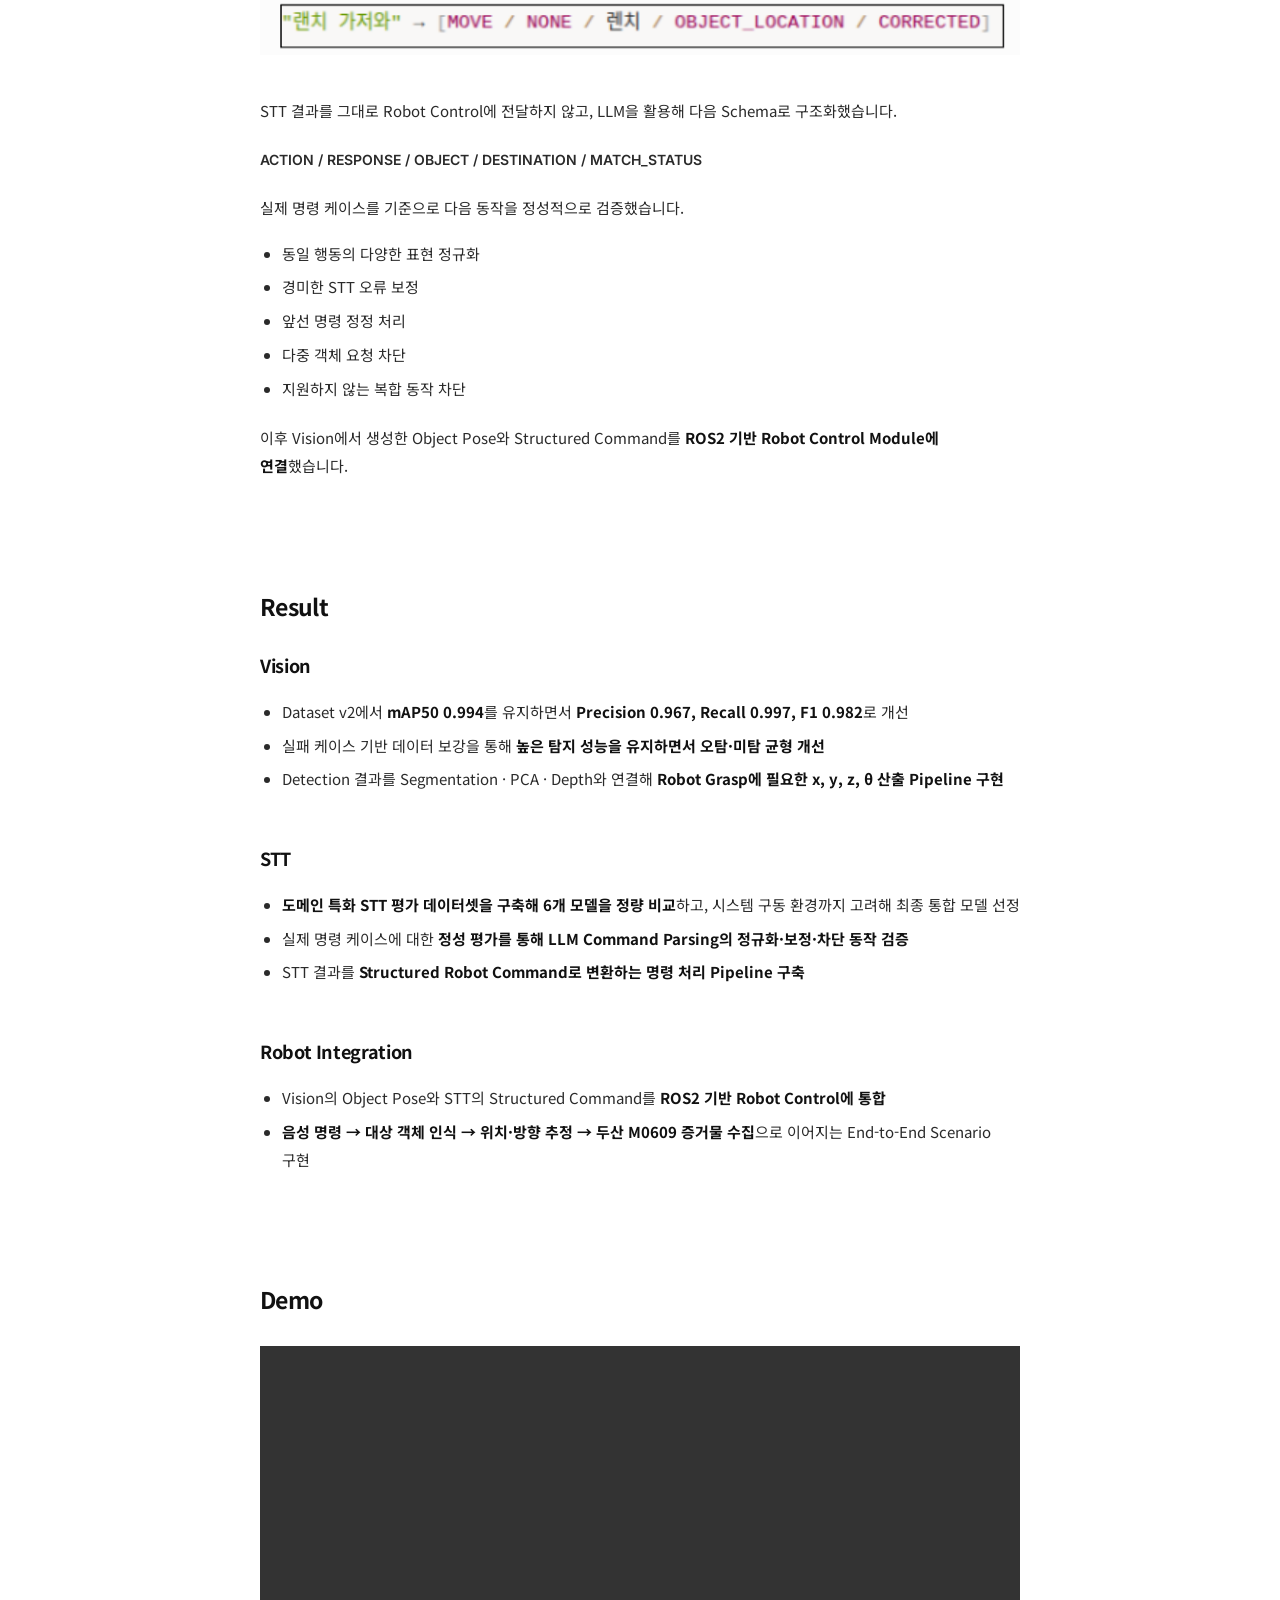
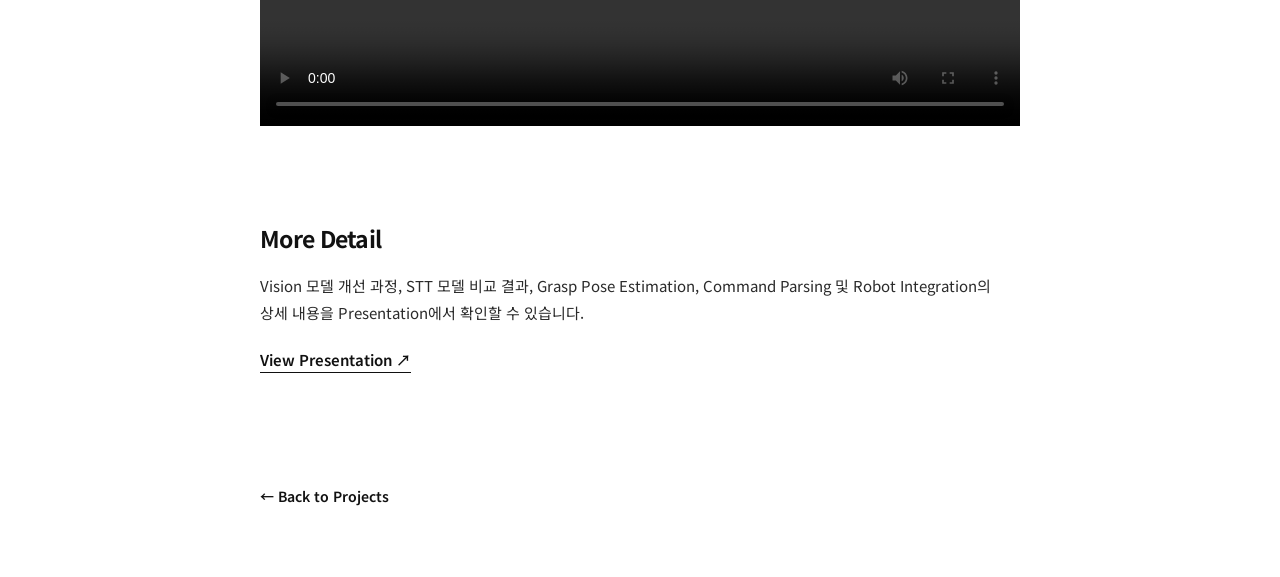
==== commit 0efbe515: "Update crime-scene.html" ====
--- a/projects/crime-scene.html
+++ b/projects/crime-scene.html
@@ -100,6 +100,13 @@
           />
         </figure>
 
+        <figure class="project-figure image-slot">
+          <img
+            src="../assets/images/crime-scene-problem.png"
+            alt="Crime Scene Evidence Collection System Overview"
+          />
+        </figure>
+
         <p>
           범죄 현장에서 사람이 직접 증거물을 탐색·수집할 때 발생할 수 있는 현장 훼손과
           증거 오염을 줄이기 위해, <strong>음성 명령 → 객체 탐지 → 위치·방향 추정 → 로봇 수집</strong>으로
@@ -117,12 +124,7 @@
       <section class="content-section">
         <h2>Problem</h2>
 
-        <figure class="project-figure image-slot">
-          <img
-            src="../assets/images/crime-scene-problem.png"
-            alt="Crime Scene Evidence Collection System Overview"
-          />
-        </figure>
+
 
         <p>
           범죄 현장에서 사람이 직접 증거물을 탐색·수집할 때 발생할 수 있는 현장 훼손과
--- a/css/style.css
+++ b/css/style.css
@@ -205,7 +205,11 @@
   opacity: 0.55;
 }
 
-
+.grasp-image {
+  max-width: 600px;
+  margin-left: auto;
+  margin-right: auto;
+}
 /* =========================
    Expertise
 ========================= */
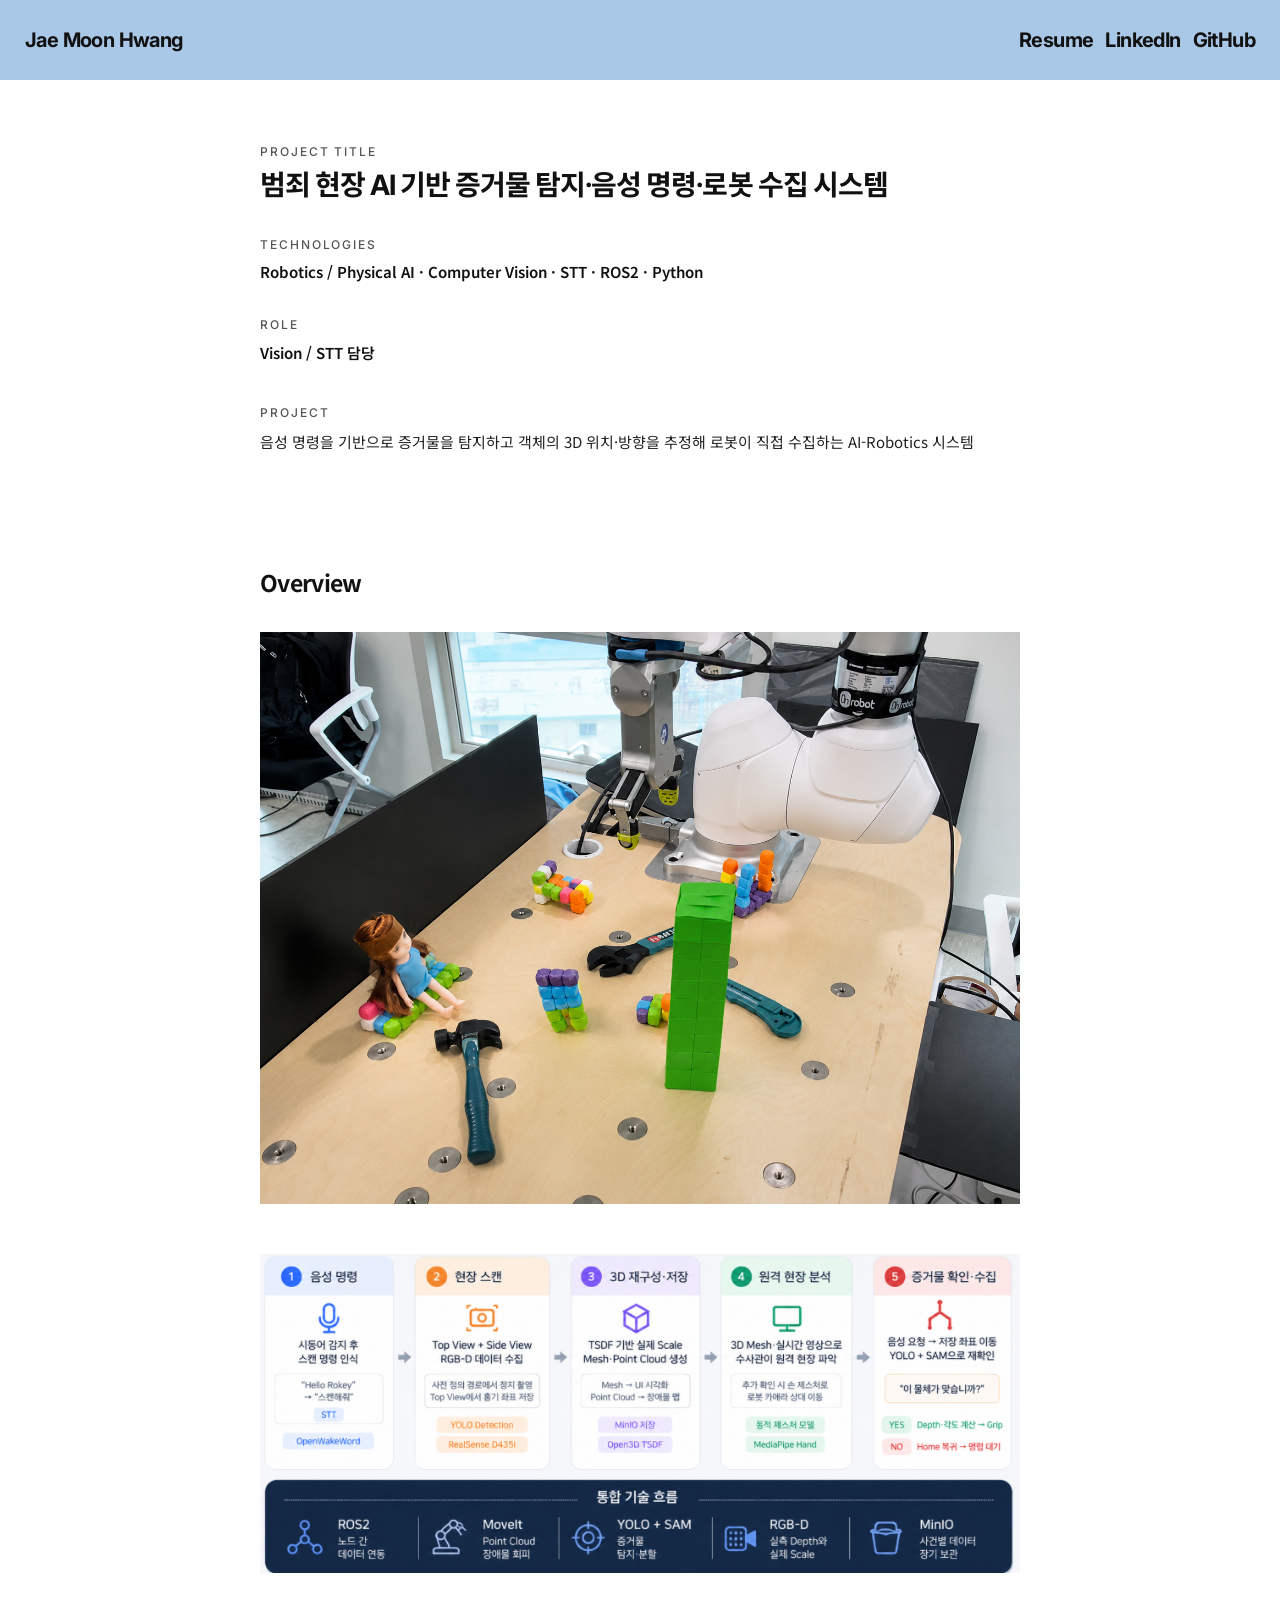
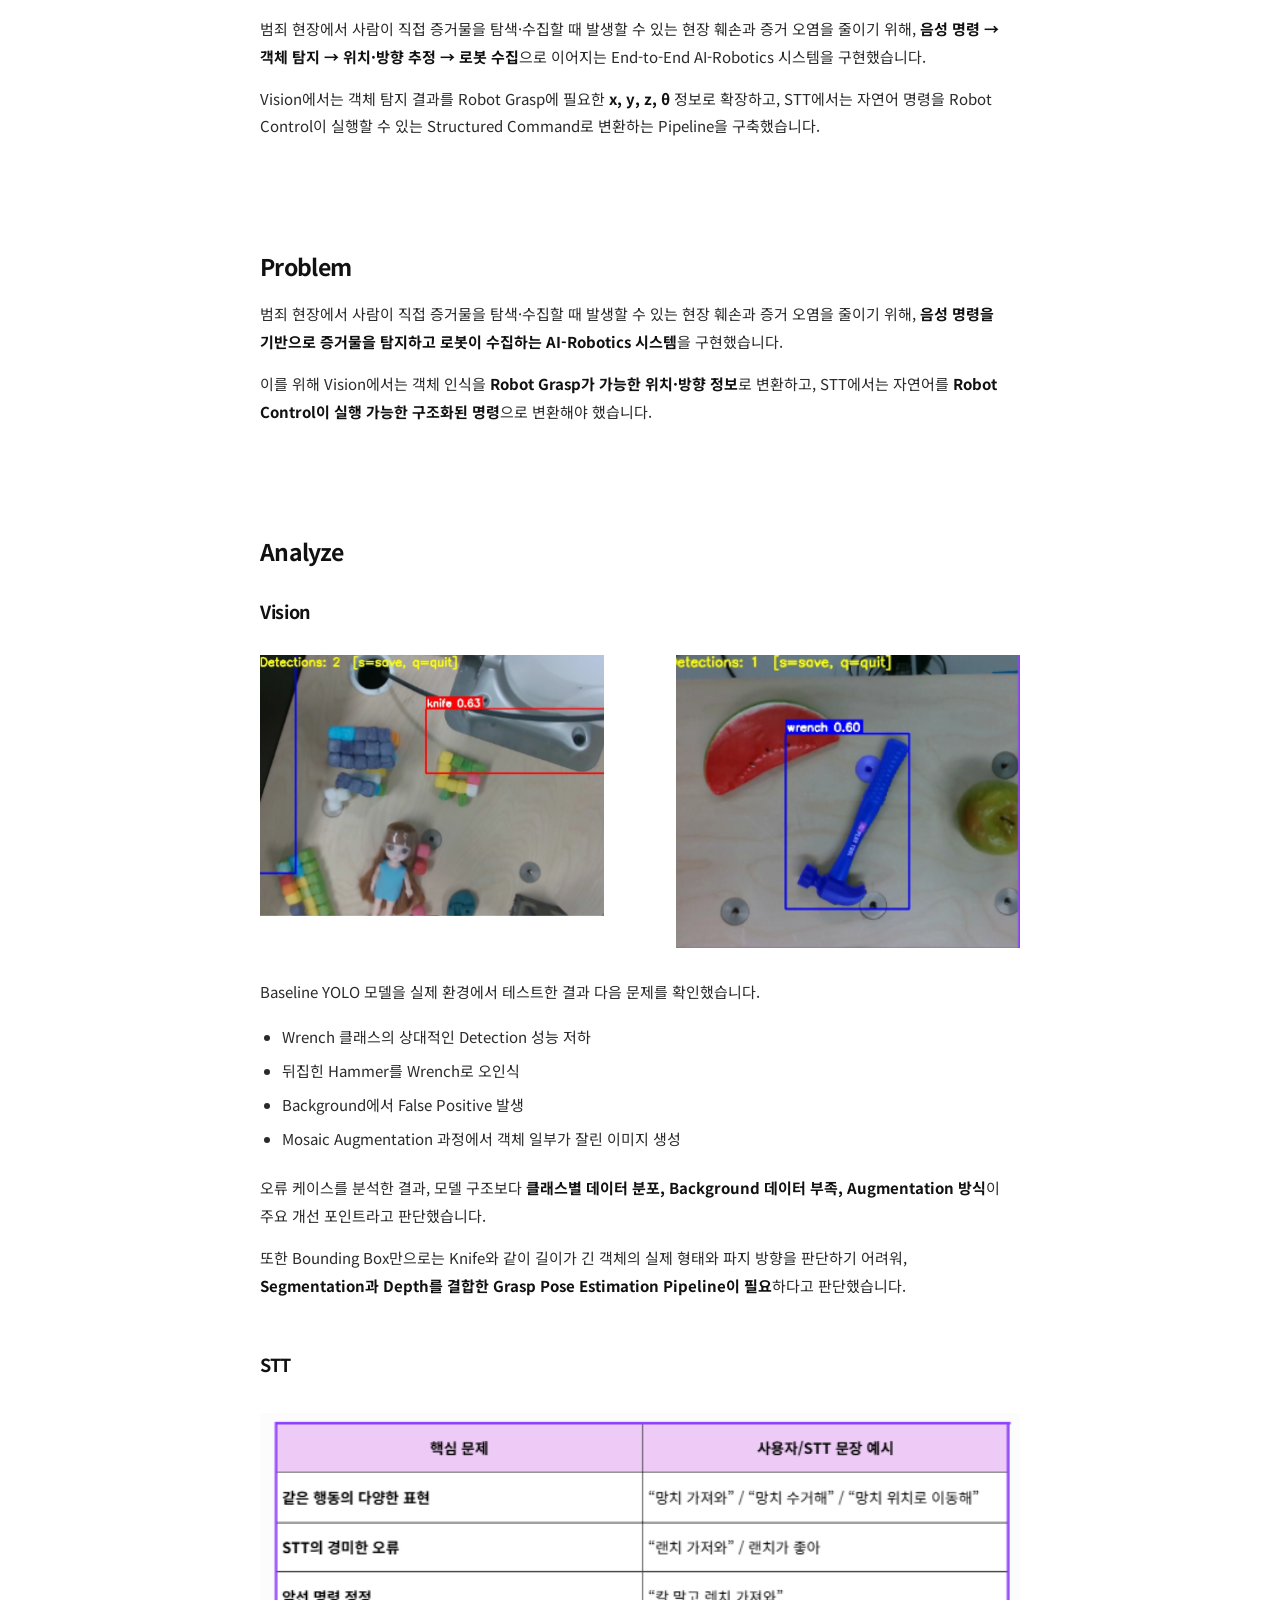
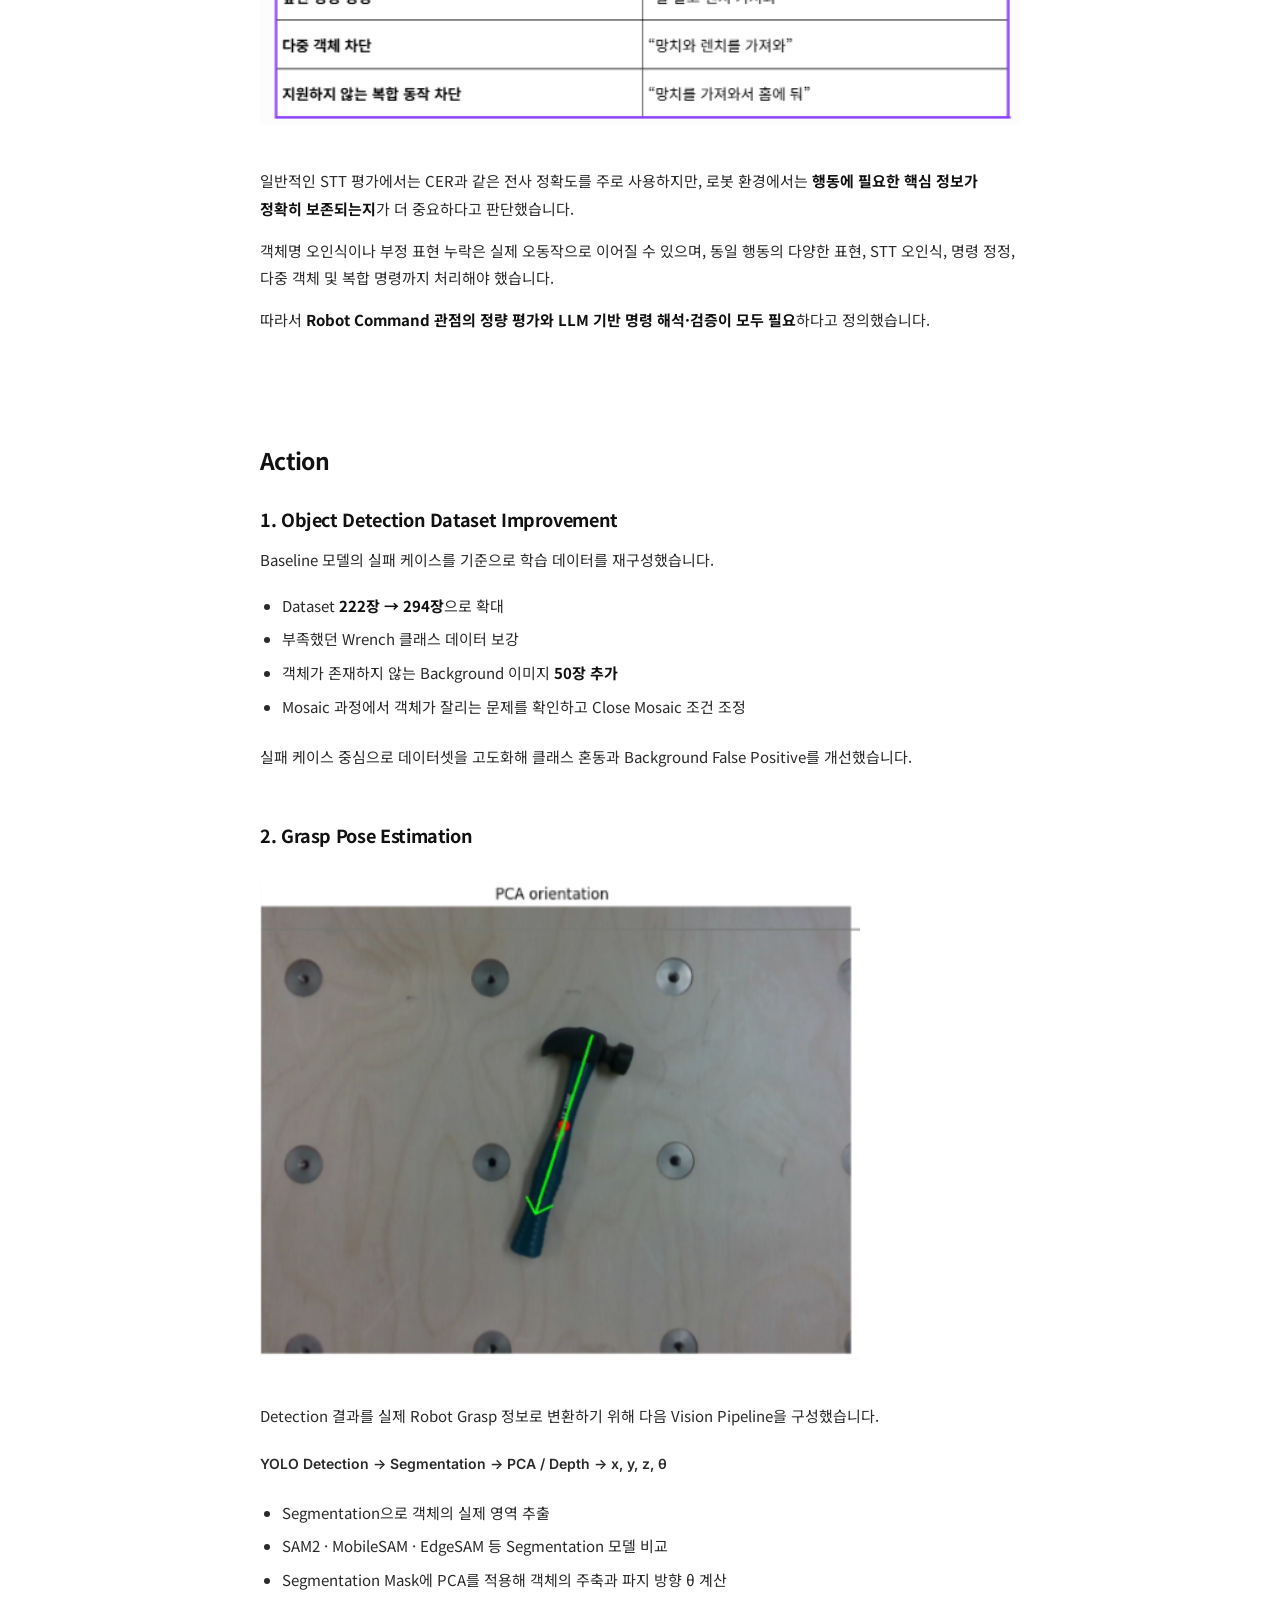
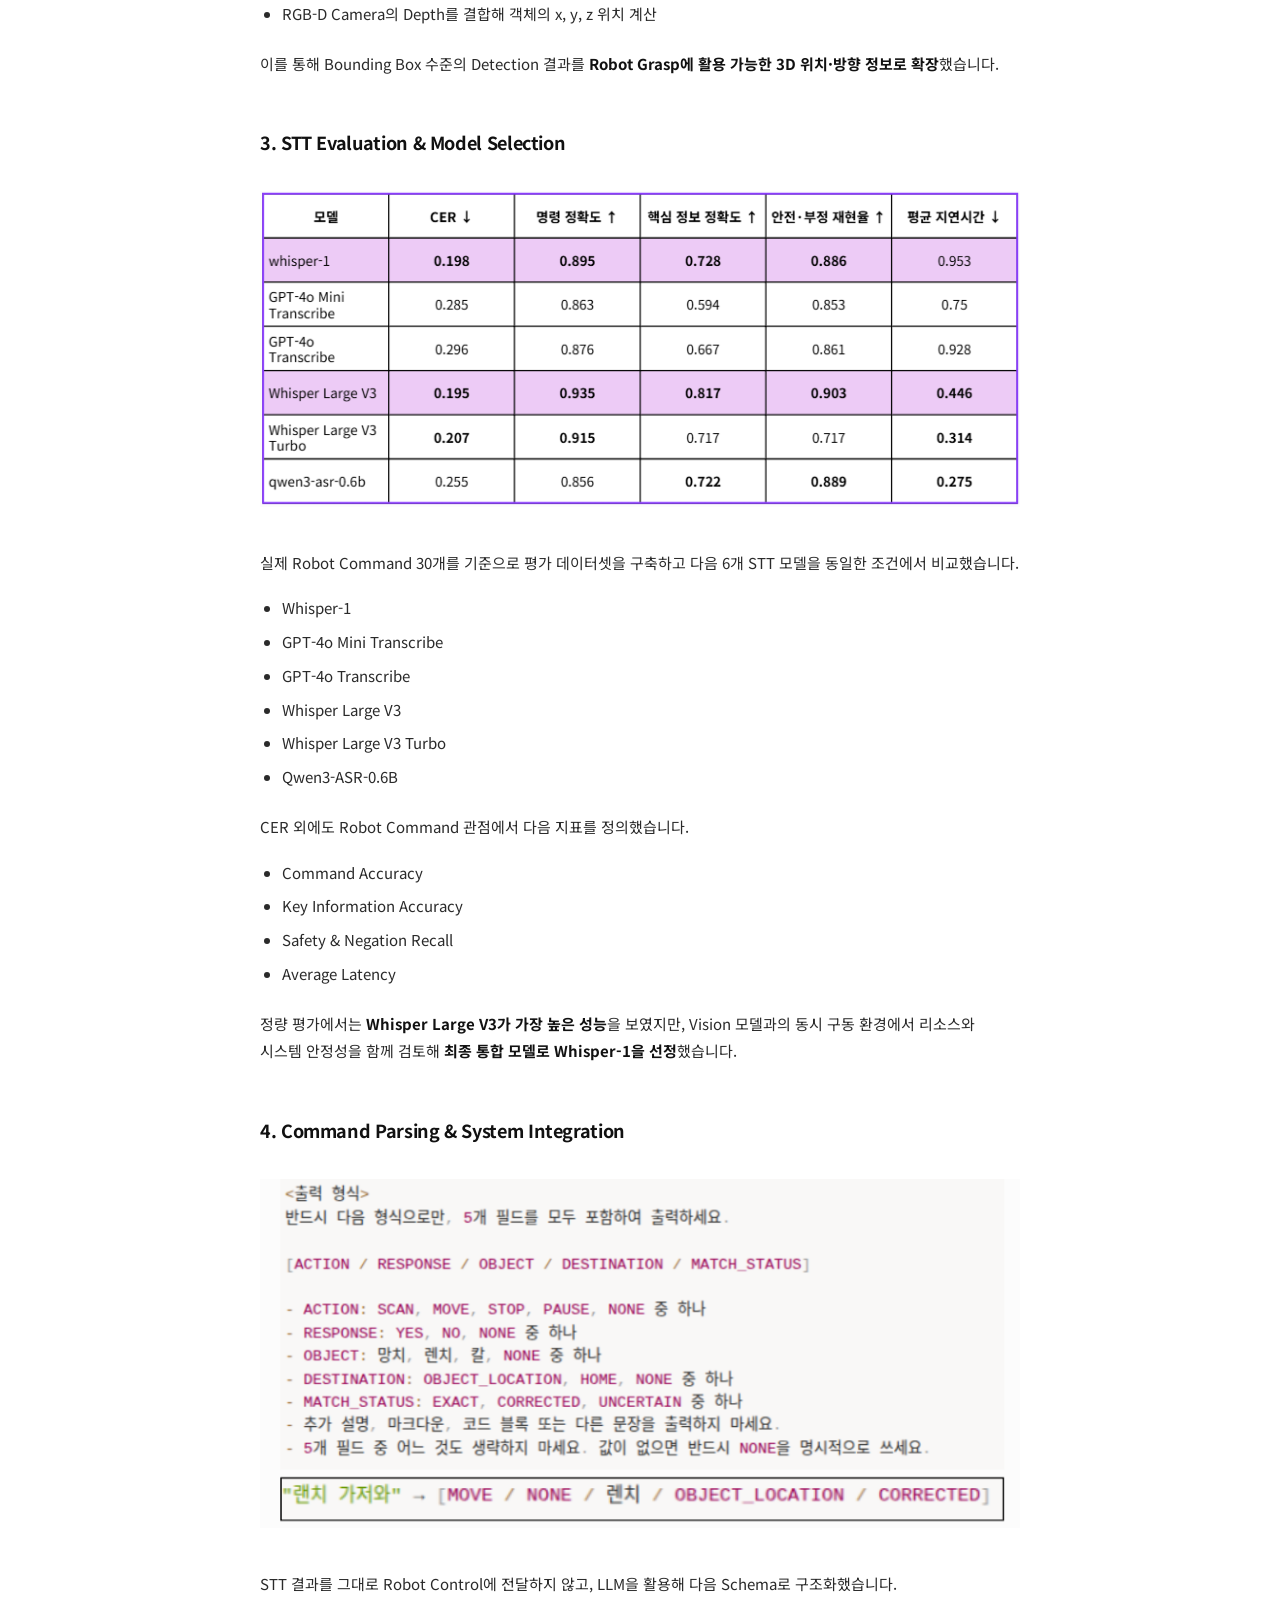
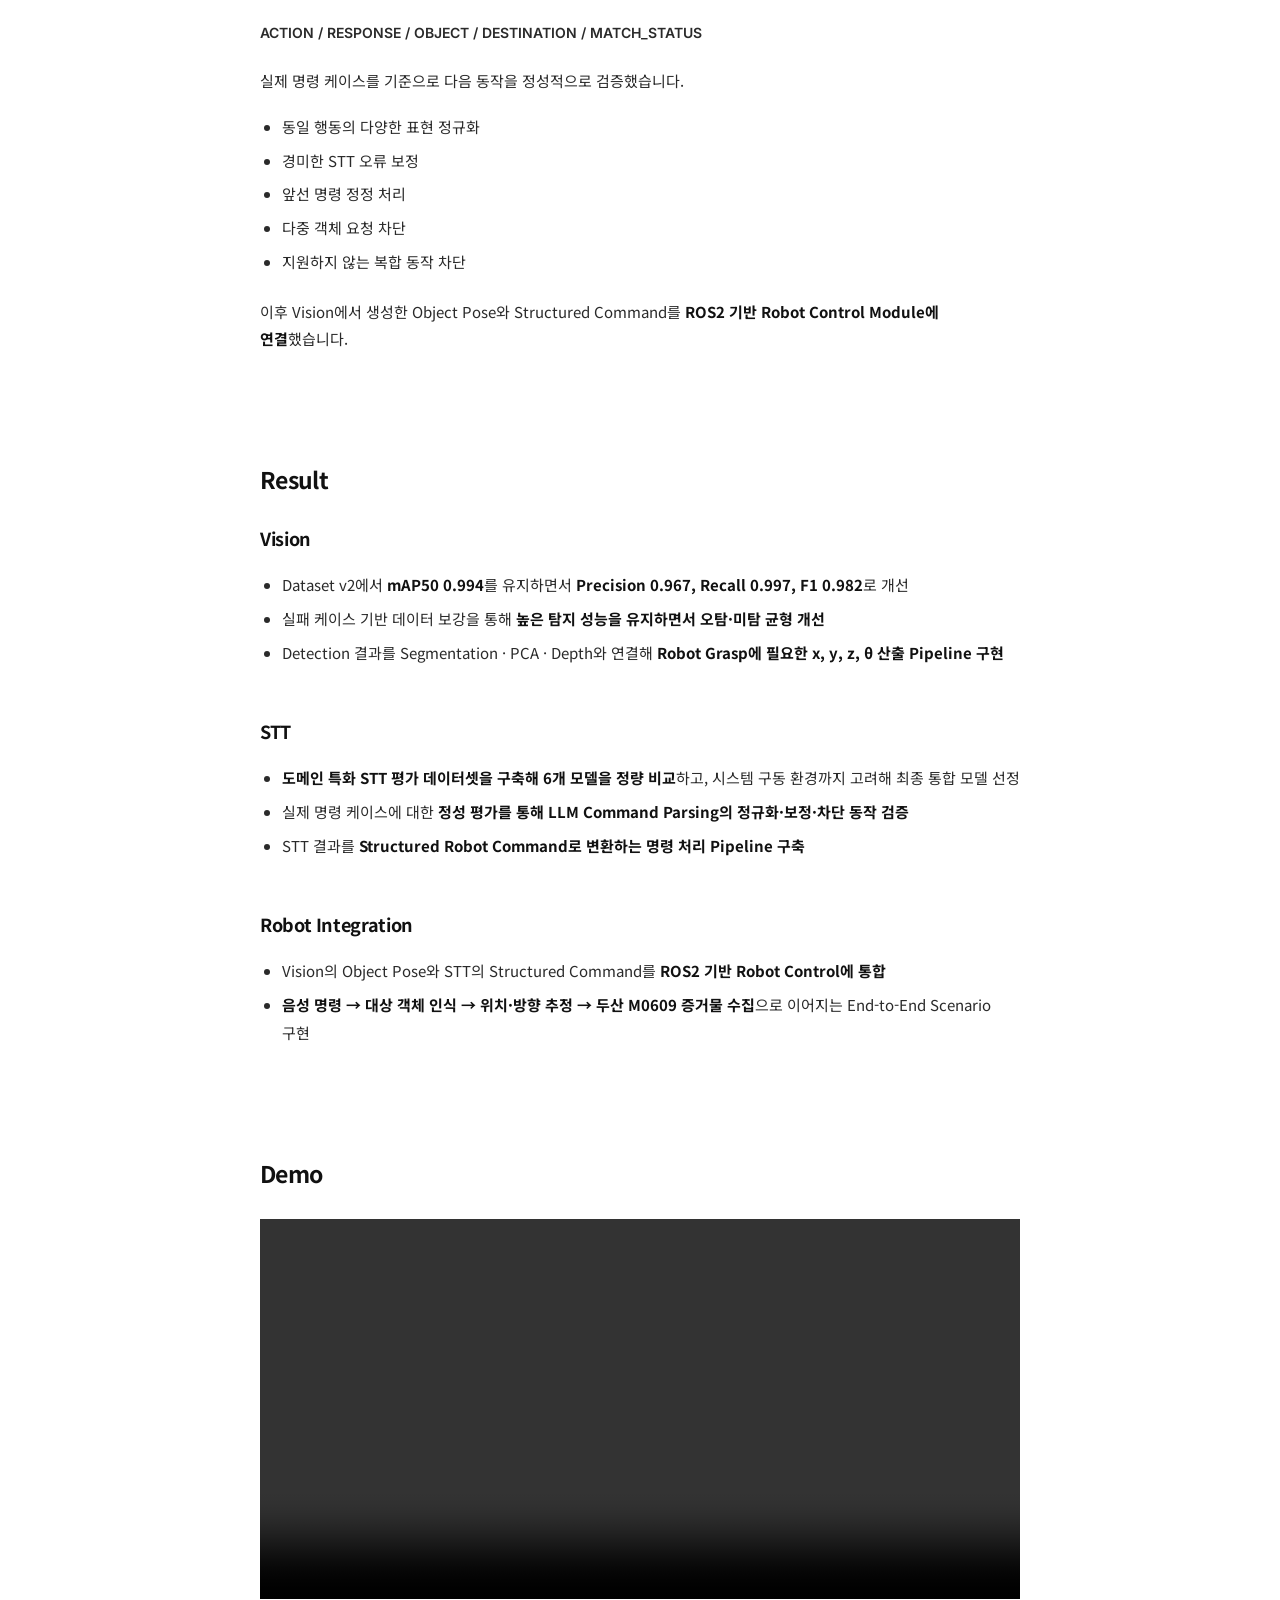
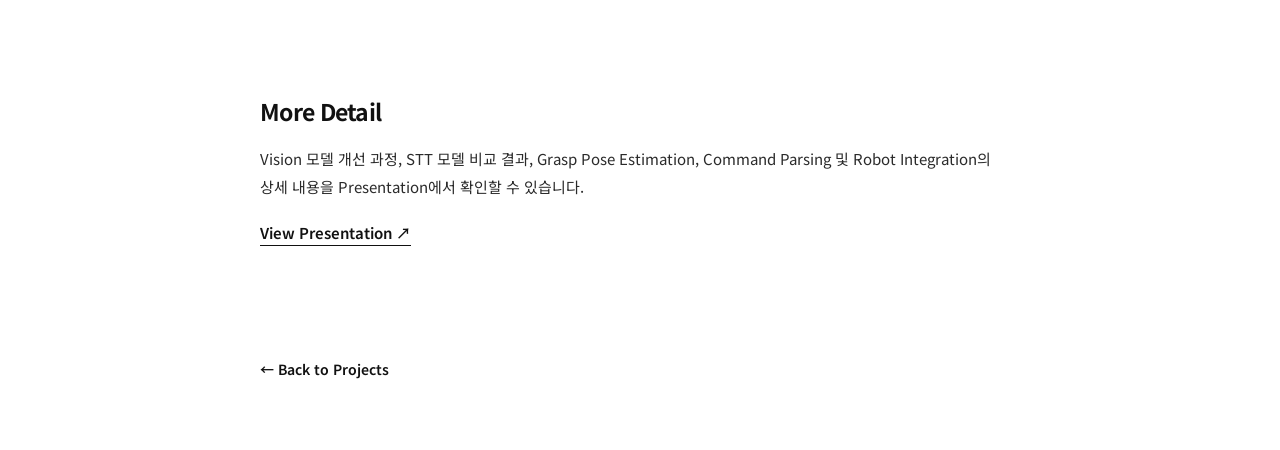
==== commit 6f94983f: "Update crime-scene.html" ====
--- a/projects/crime-scene.html
+++ b/projects/crime-scene.html
@@ -240,12 +240,12 @@
         <div class="text-group">
           <h3>2. Grasp Pose Estimation</h3>
 
-          <figure class="project-figure image-slot">
-            <img
-              src="../assets/images/crime-scene-grasp-pose.png"
-              alt="Grasp Pose Estimation Pipeline"
-            />
-          </figure>
+        <figure class="project-figure image-slot grasp-image">
+          <img
+            src="../assets/images/crime-scene-grasp-pose.png"
+            alt="Grasp Pose Estimation Pipeline"
+          />
+        </figure>
 
           <p>
             Detection 결과를 실제 Robot Grasp 정보로 변환하기 위해 다음 Vision Pipeline을 구성했습니다.
--- a/css/style.css
+++ b/css/style.css
@@ -205,11 +205,7 @@
   opacity: 0.55;
 }
 
-.grasp-image {
-  max-width: 600px;
-  margin-left: auto;
-  margin-right: auto;
-}
+
 /* =========================
    Expertise
 ========================= */
--- a/css/project-simple.css
+++ b/css/project-simple.css
@@ -175,7 +175,11 @@
   font-size: 12px;
   line-height: 1.5;
 }
-
+.grasp-image {
+  max-width: 600px;
+  margin-left: auto;
+  margin-right: auto;
+}
 
 /* =========================
    Demo
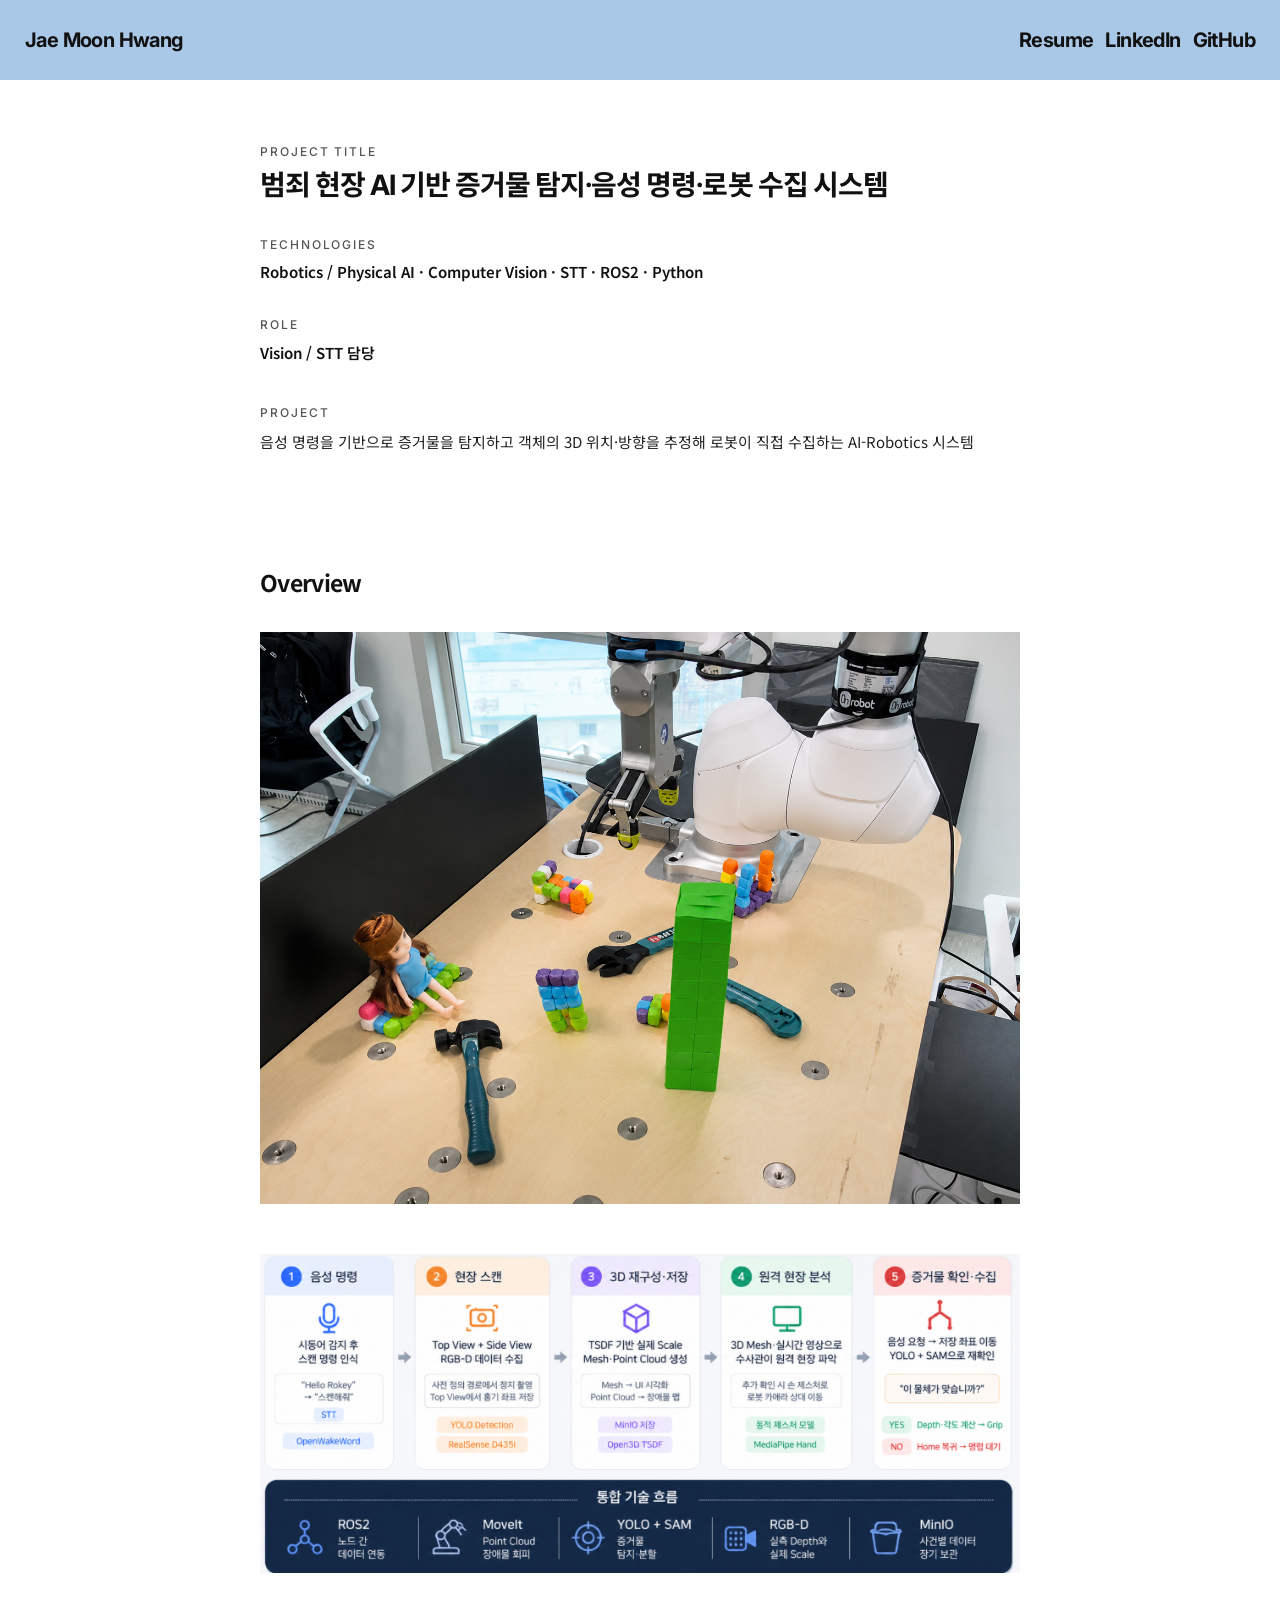
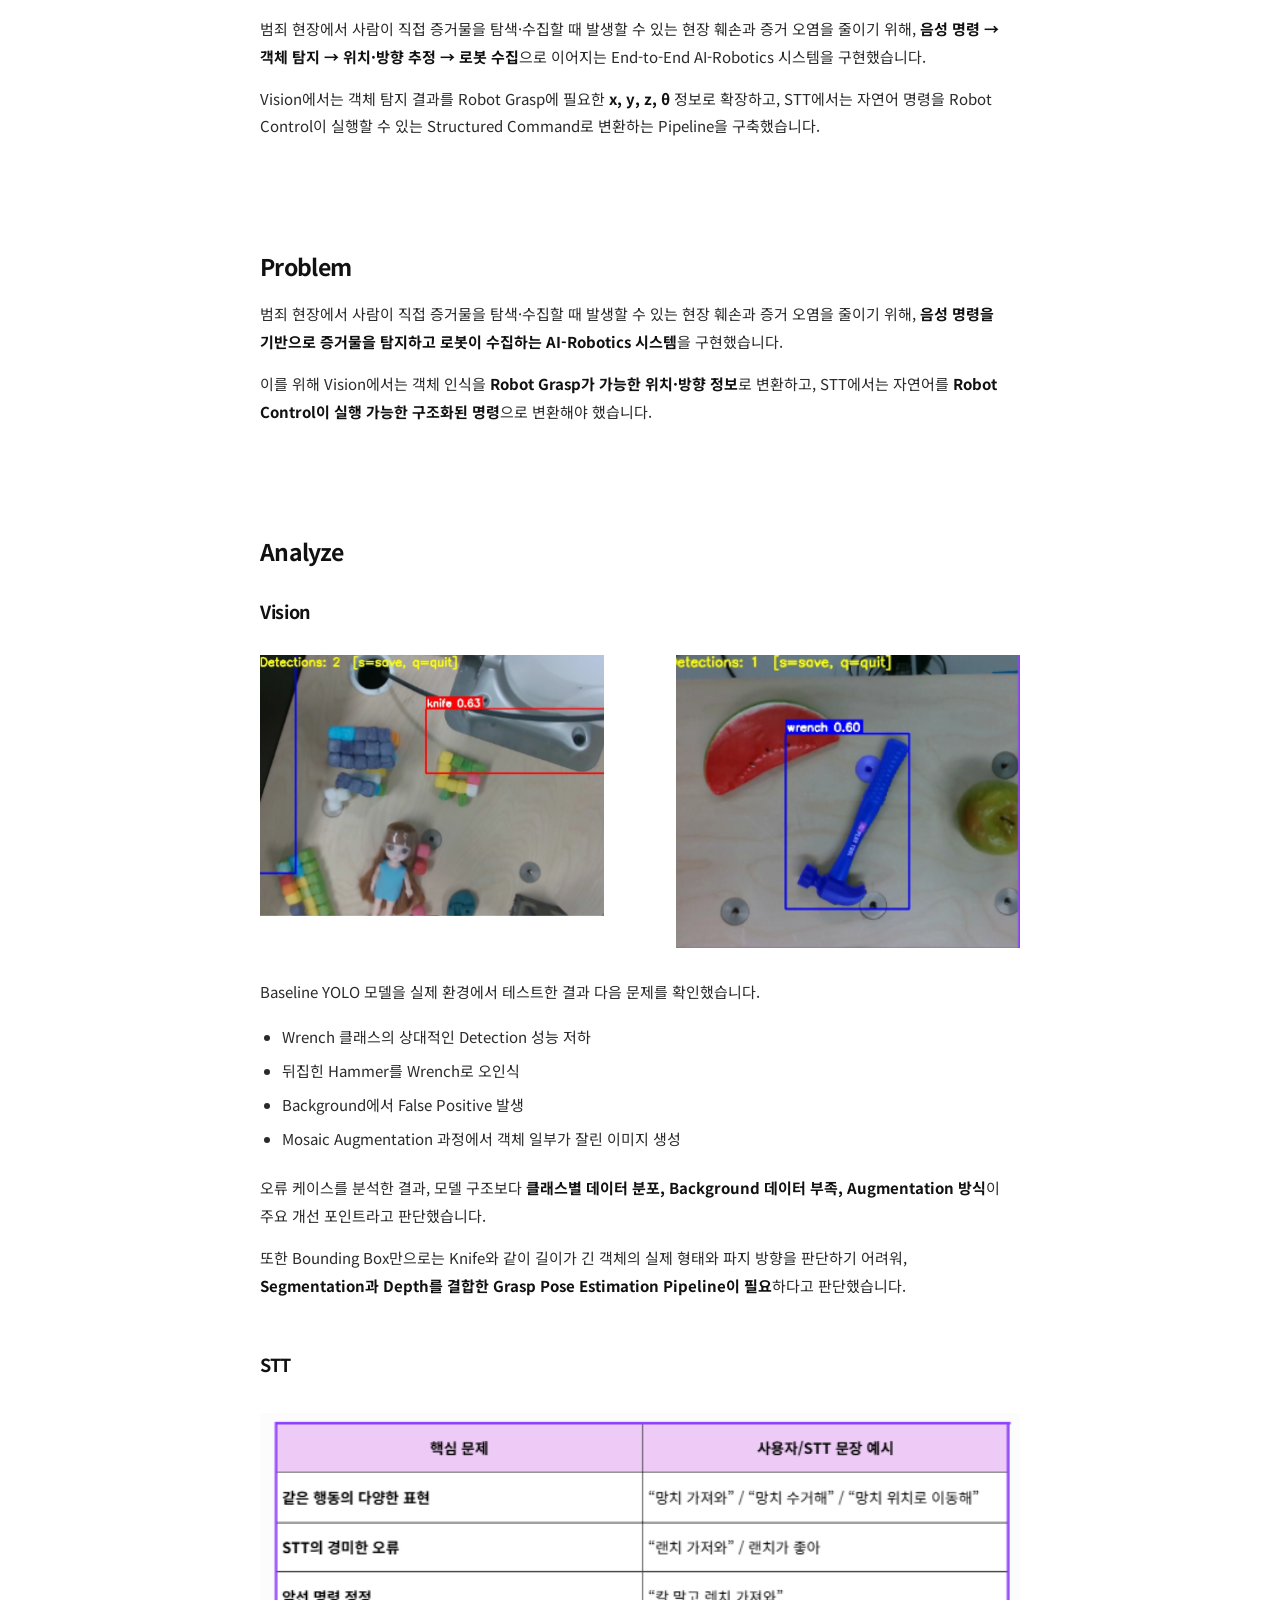
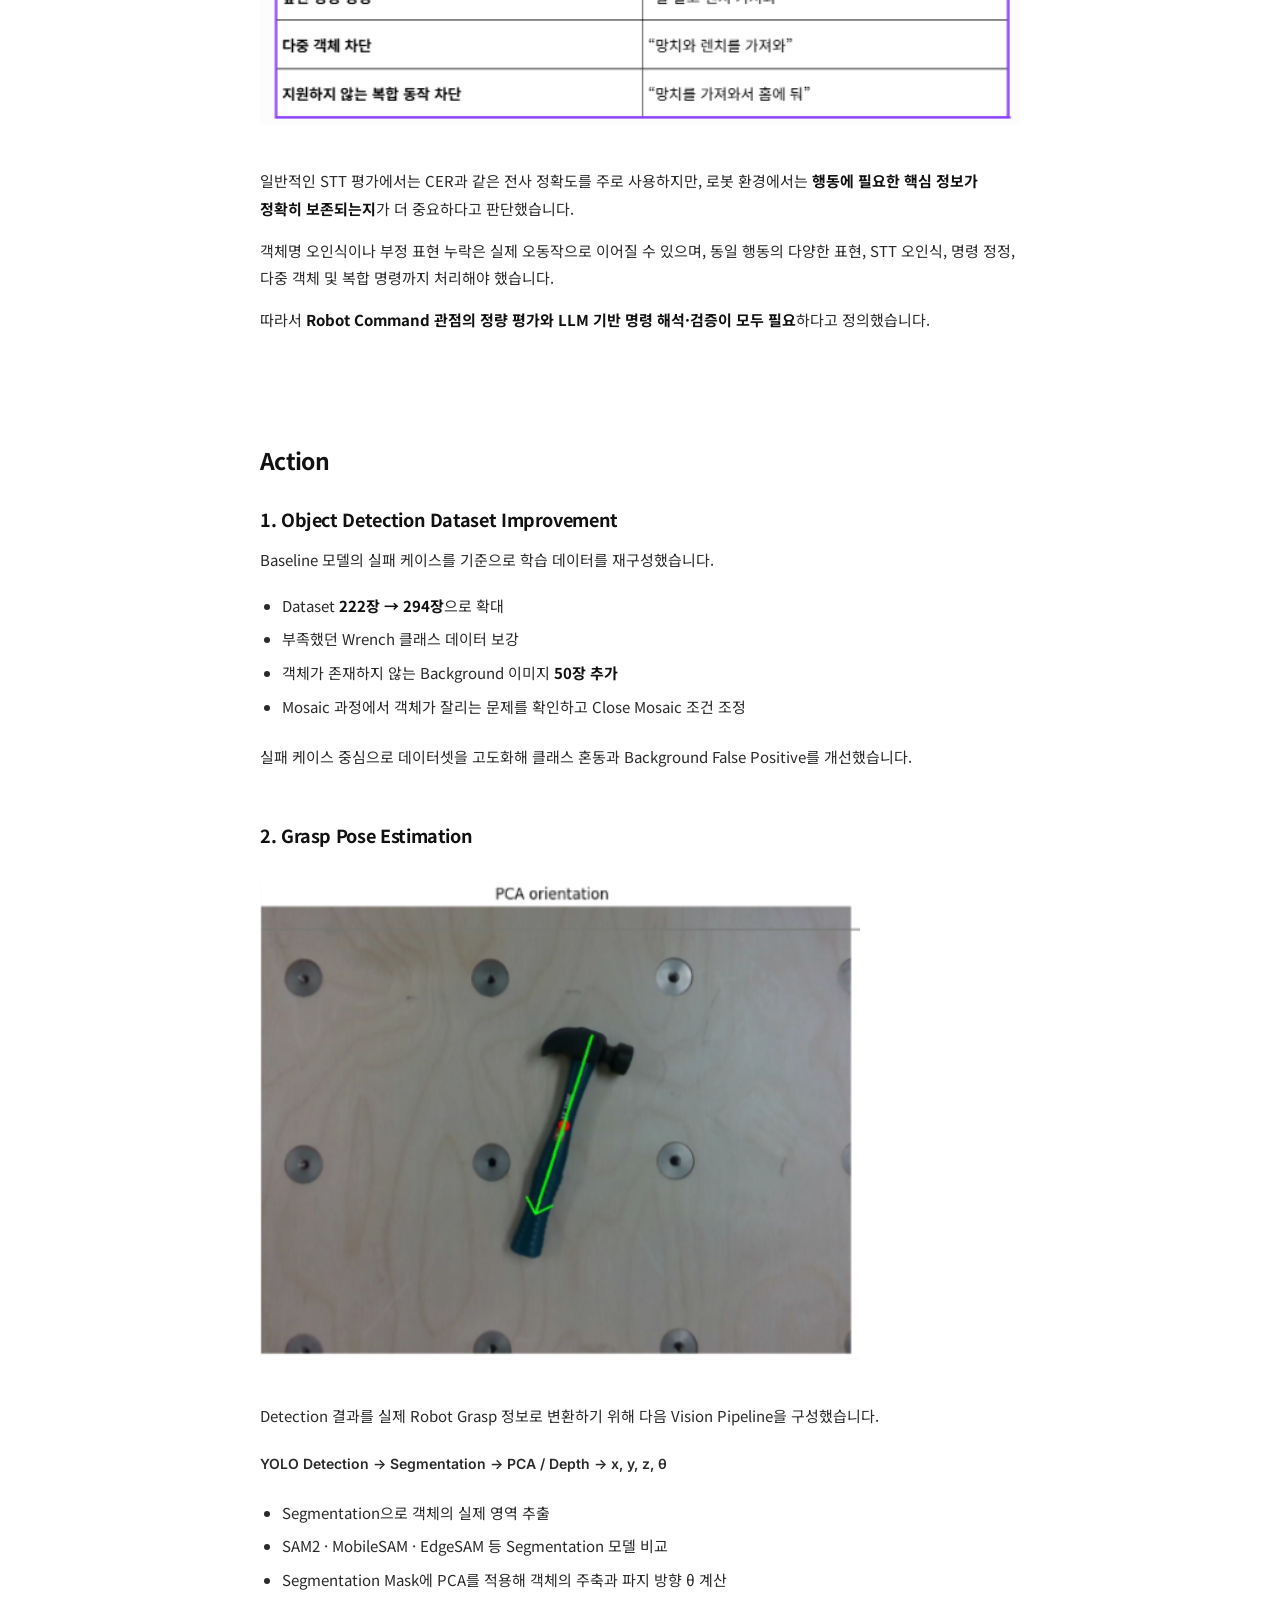
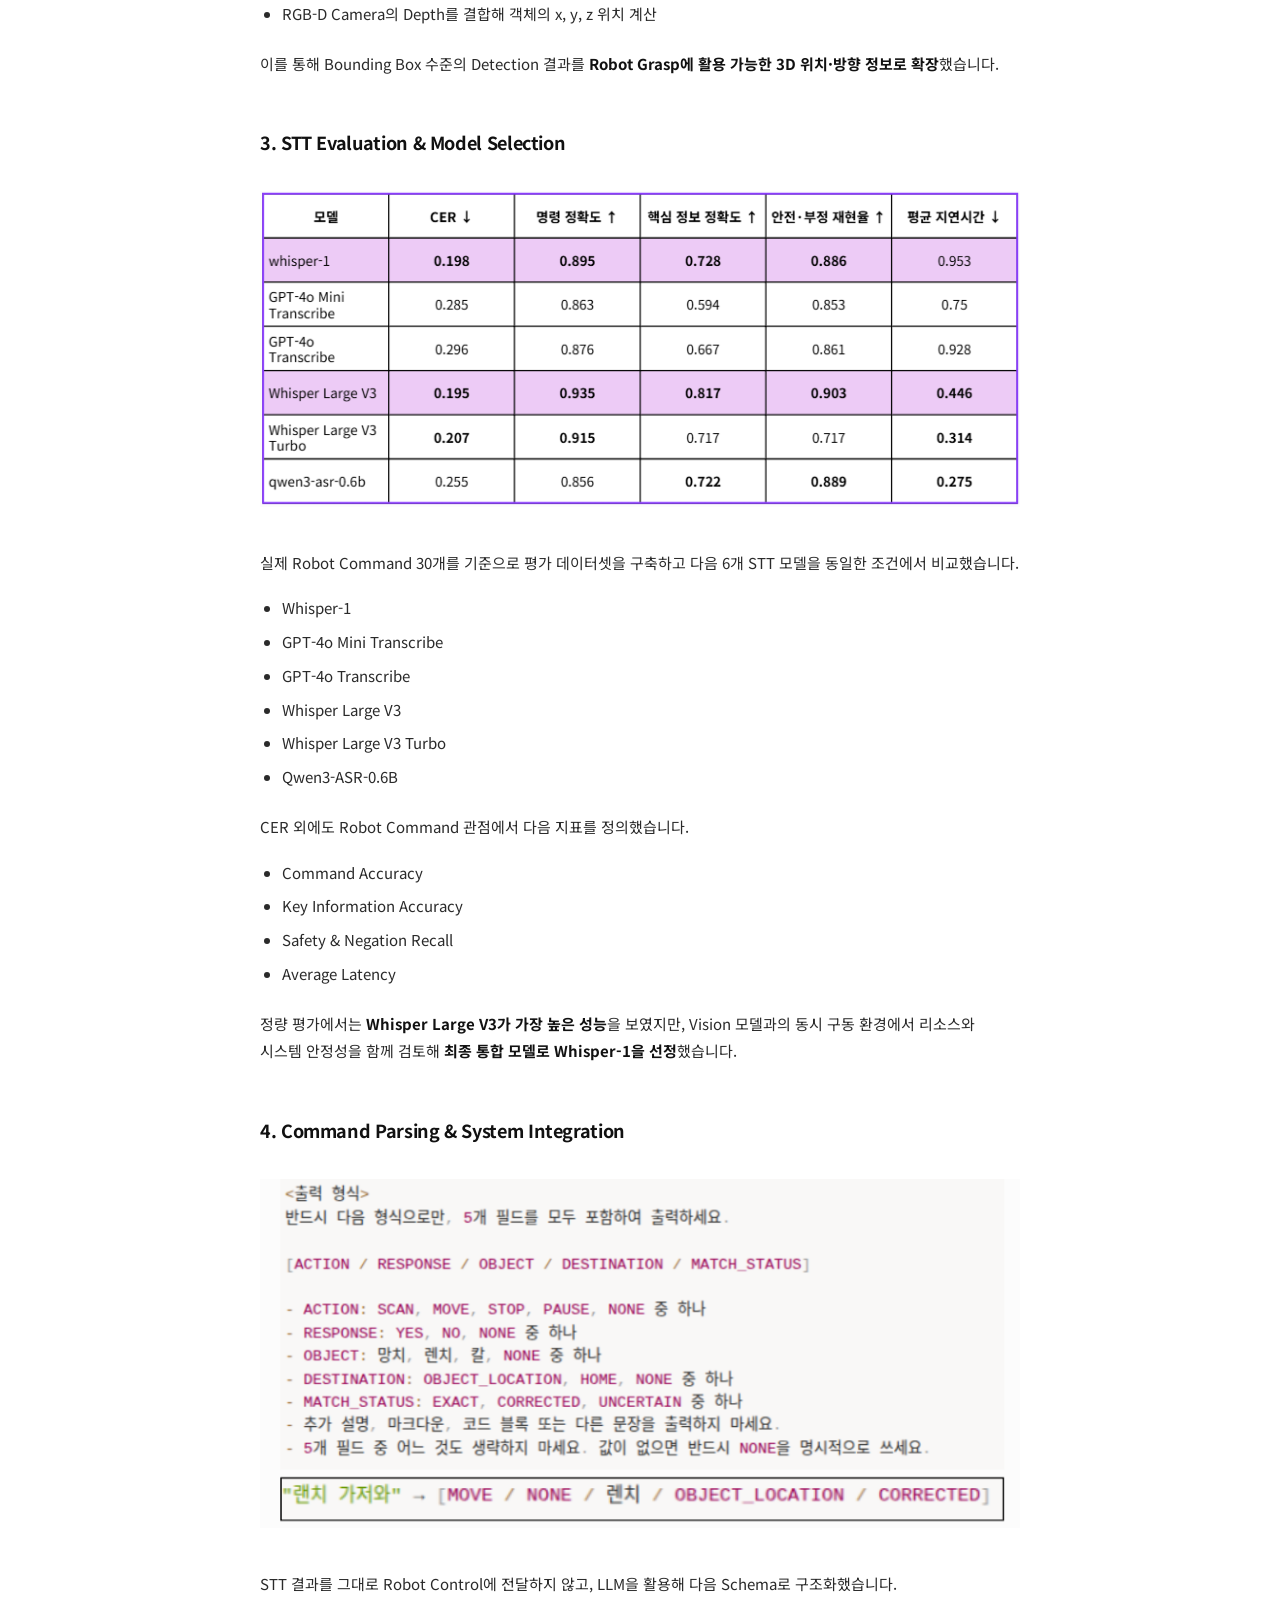
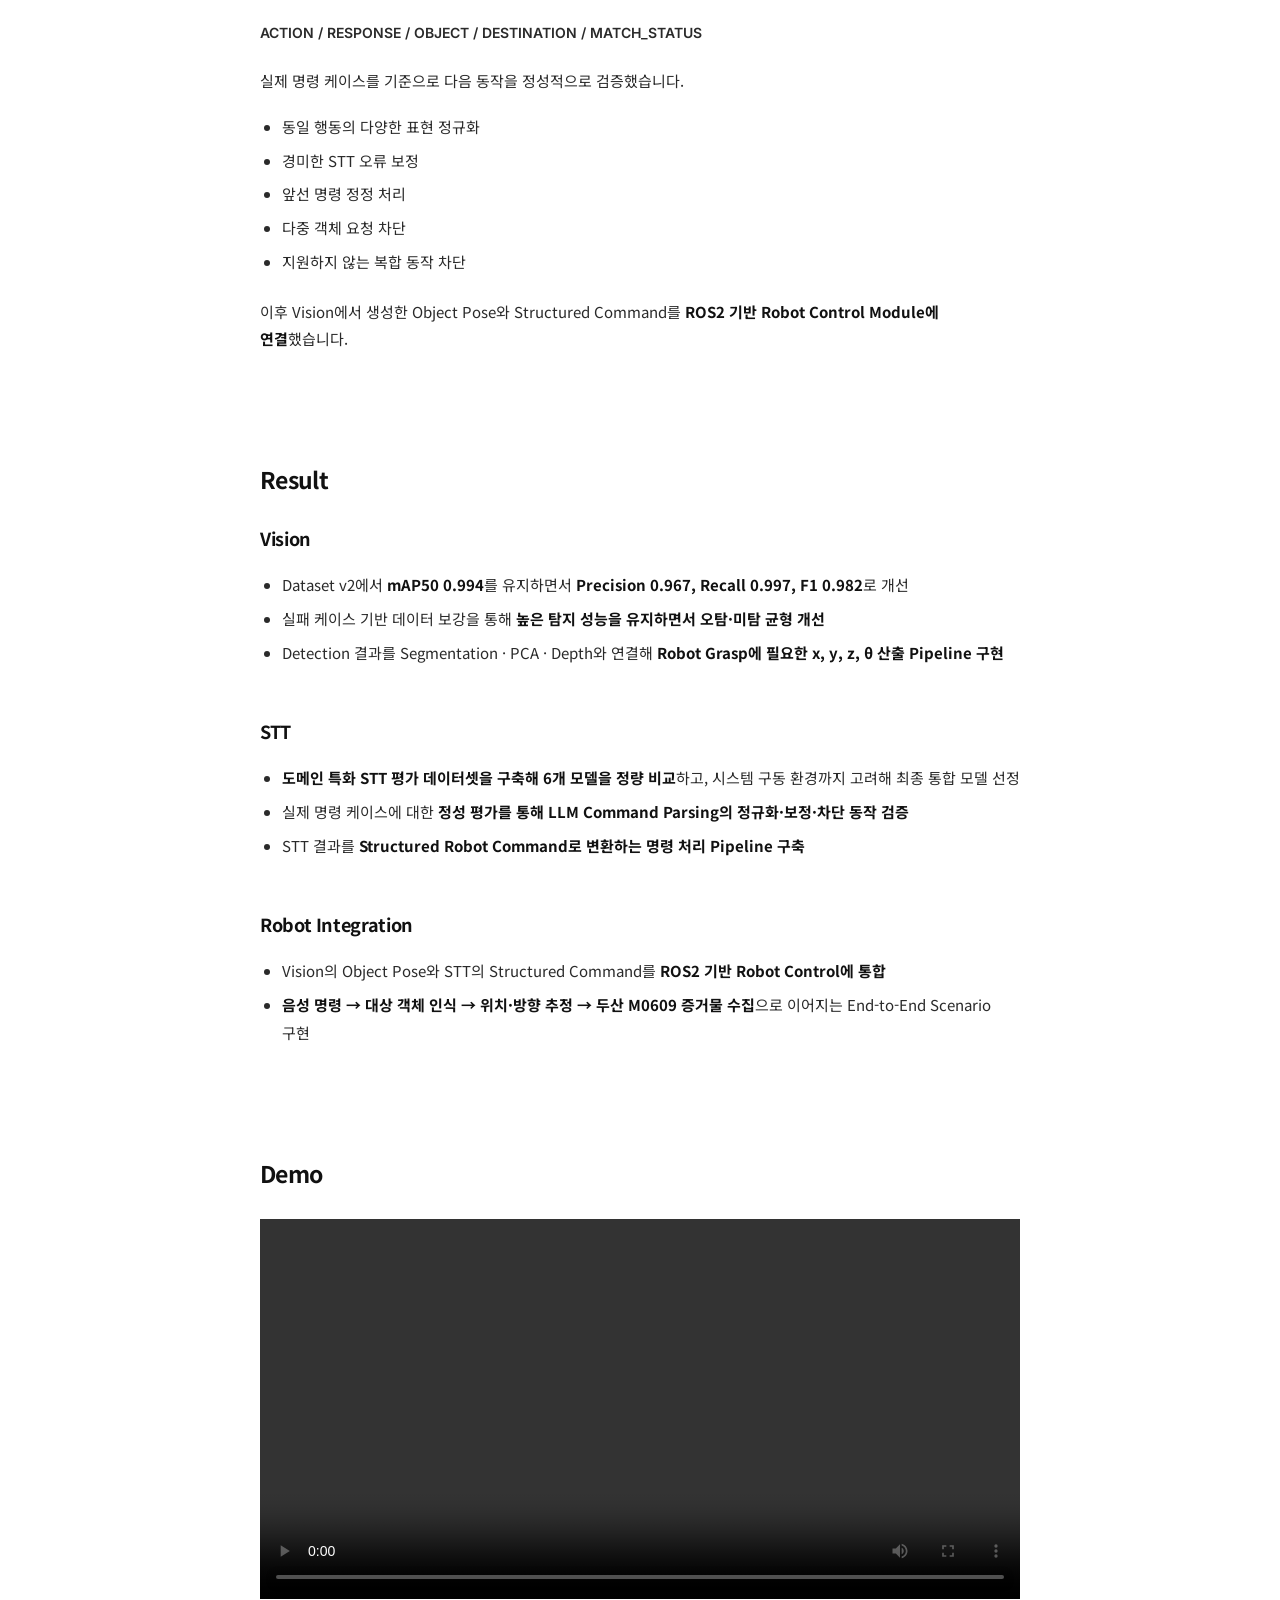
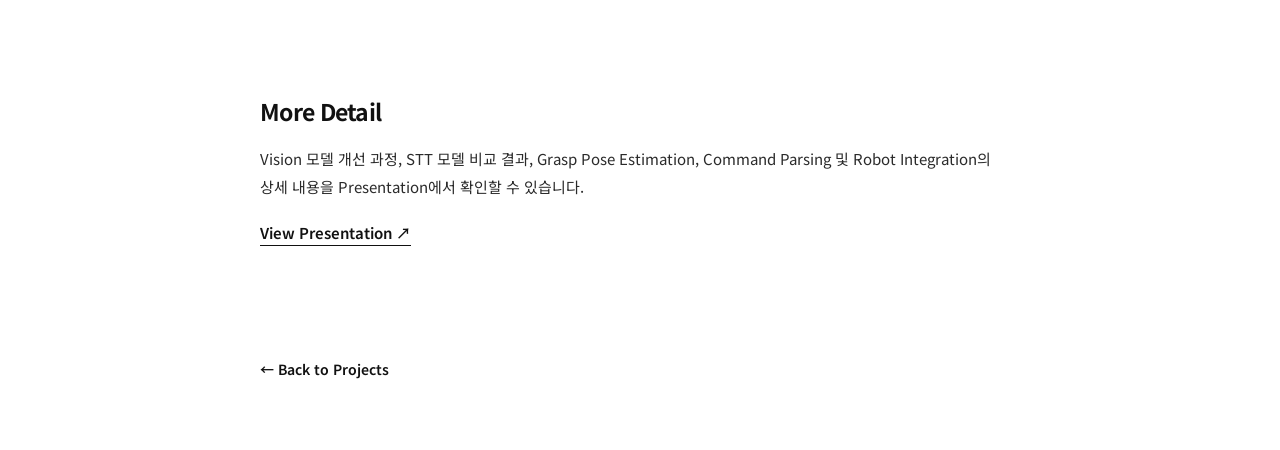
==== commit 5e3b39a5: "Update crime-scene.html" ====
--- a/projects/crime-scene.html
+++ b/projects/crime-scene.html
@@ -418,7 +418,7 @@
 
         <a
           class="detail-link"
-          href="YOUR_CRIME_SCENE_PPT_LINK"
+          href="https://canva.link/qqih8dd27fci42v"
           target="_blank"
           rel="noreferrer"
         >
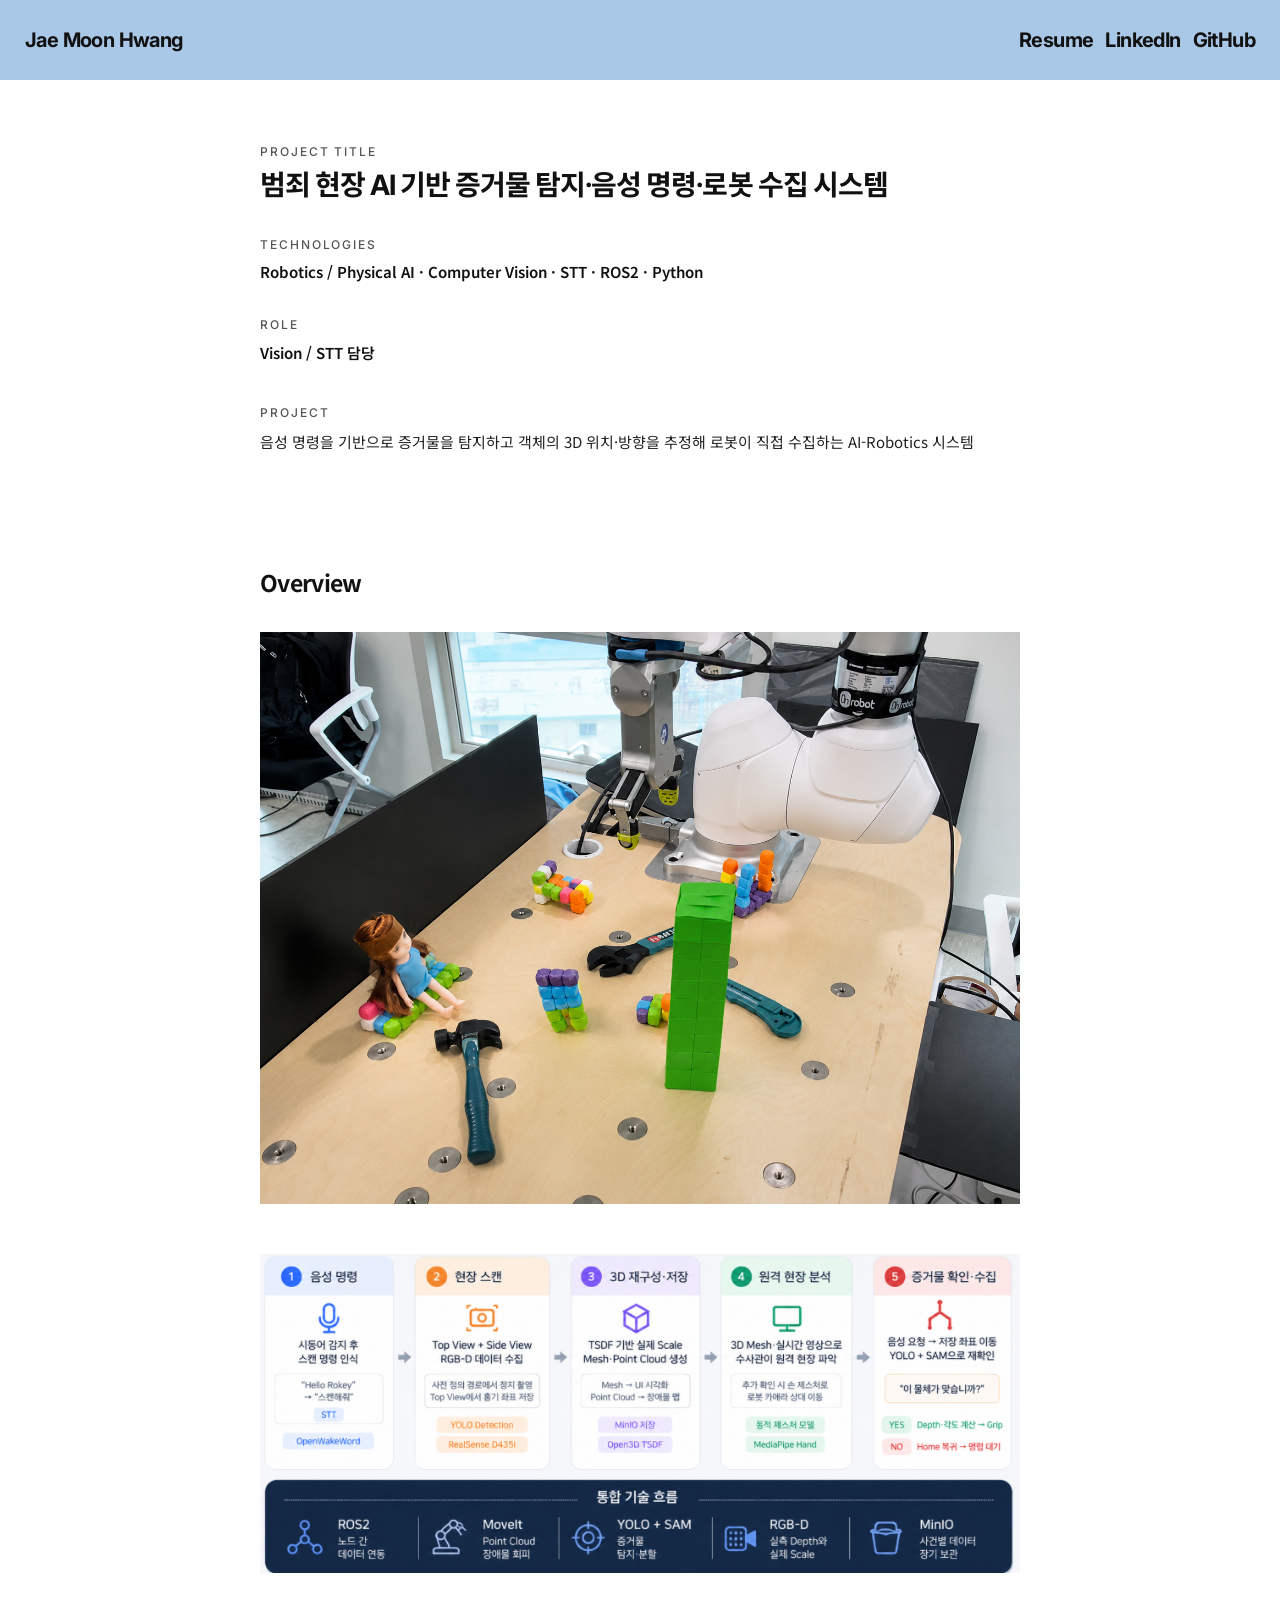
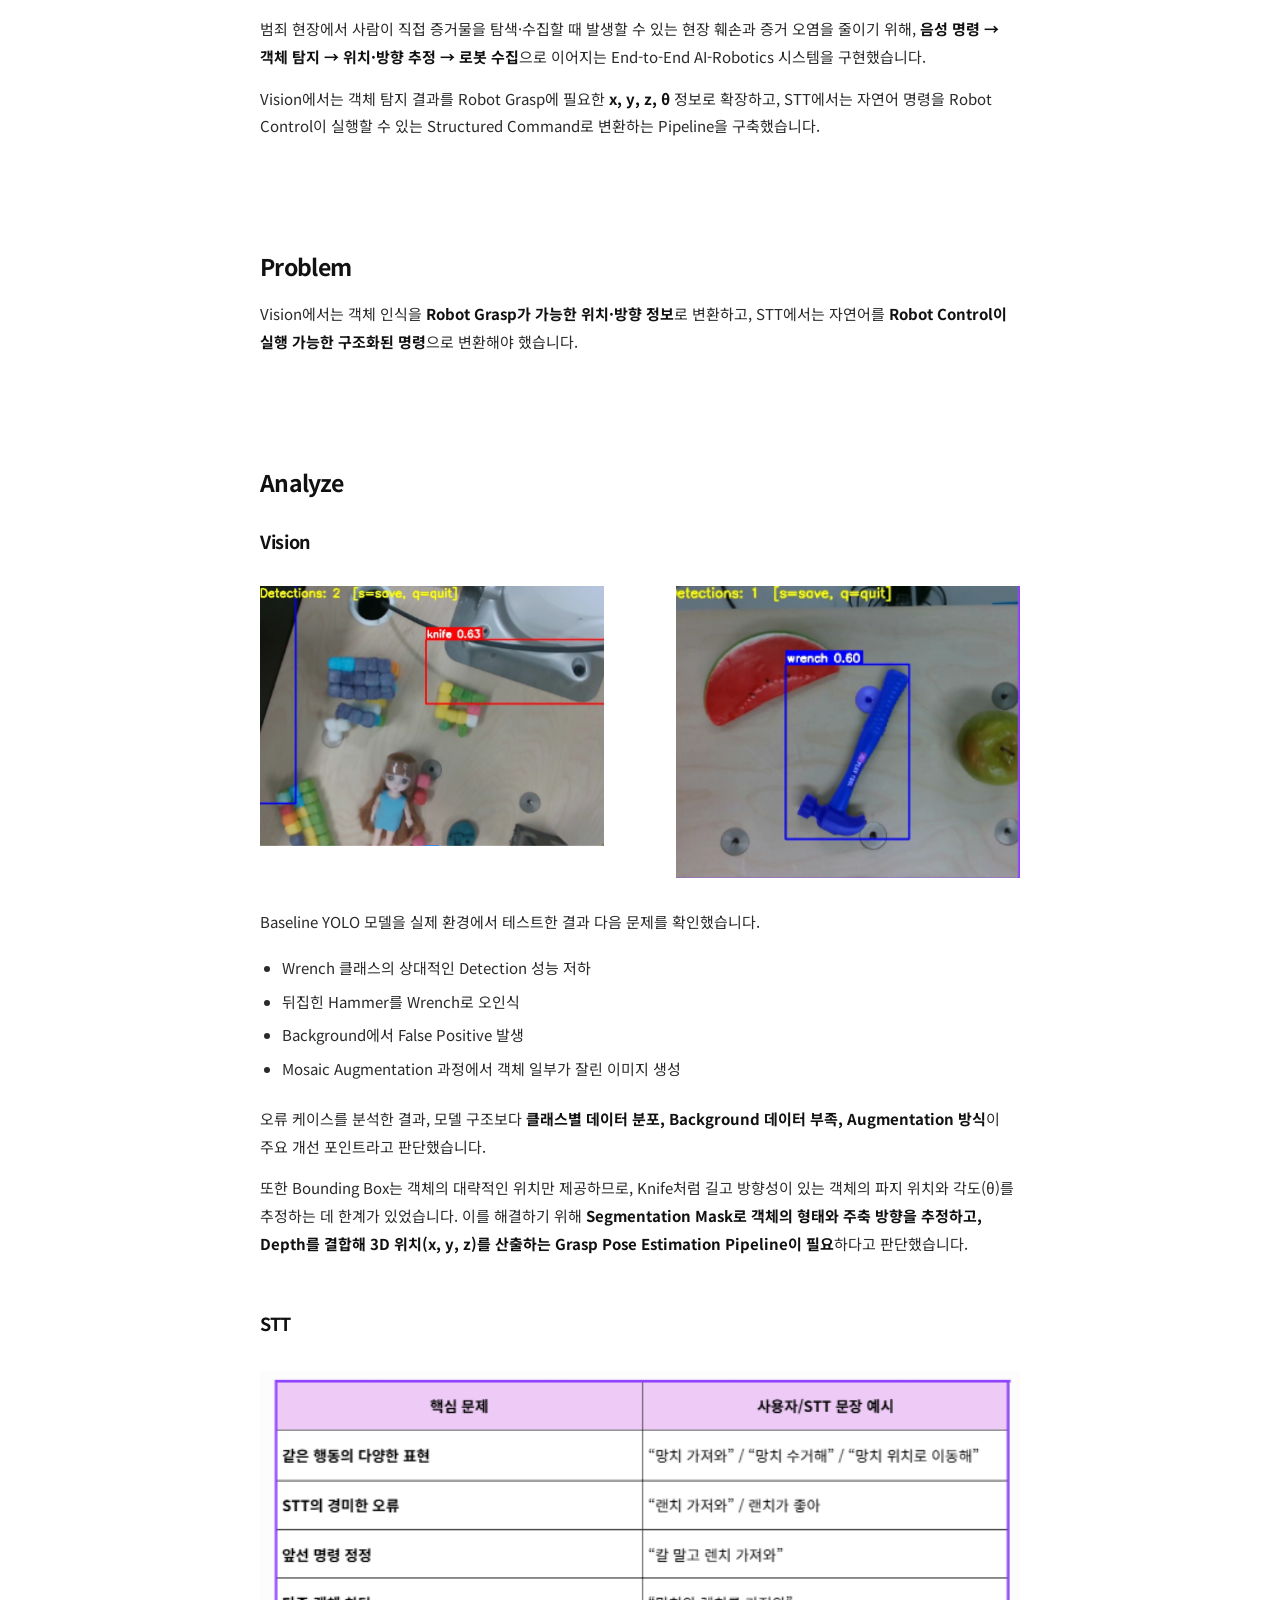
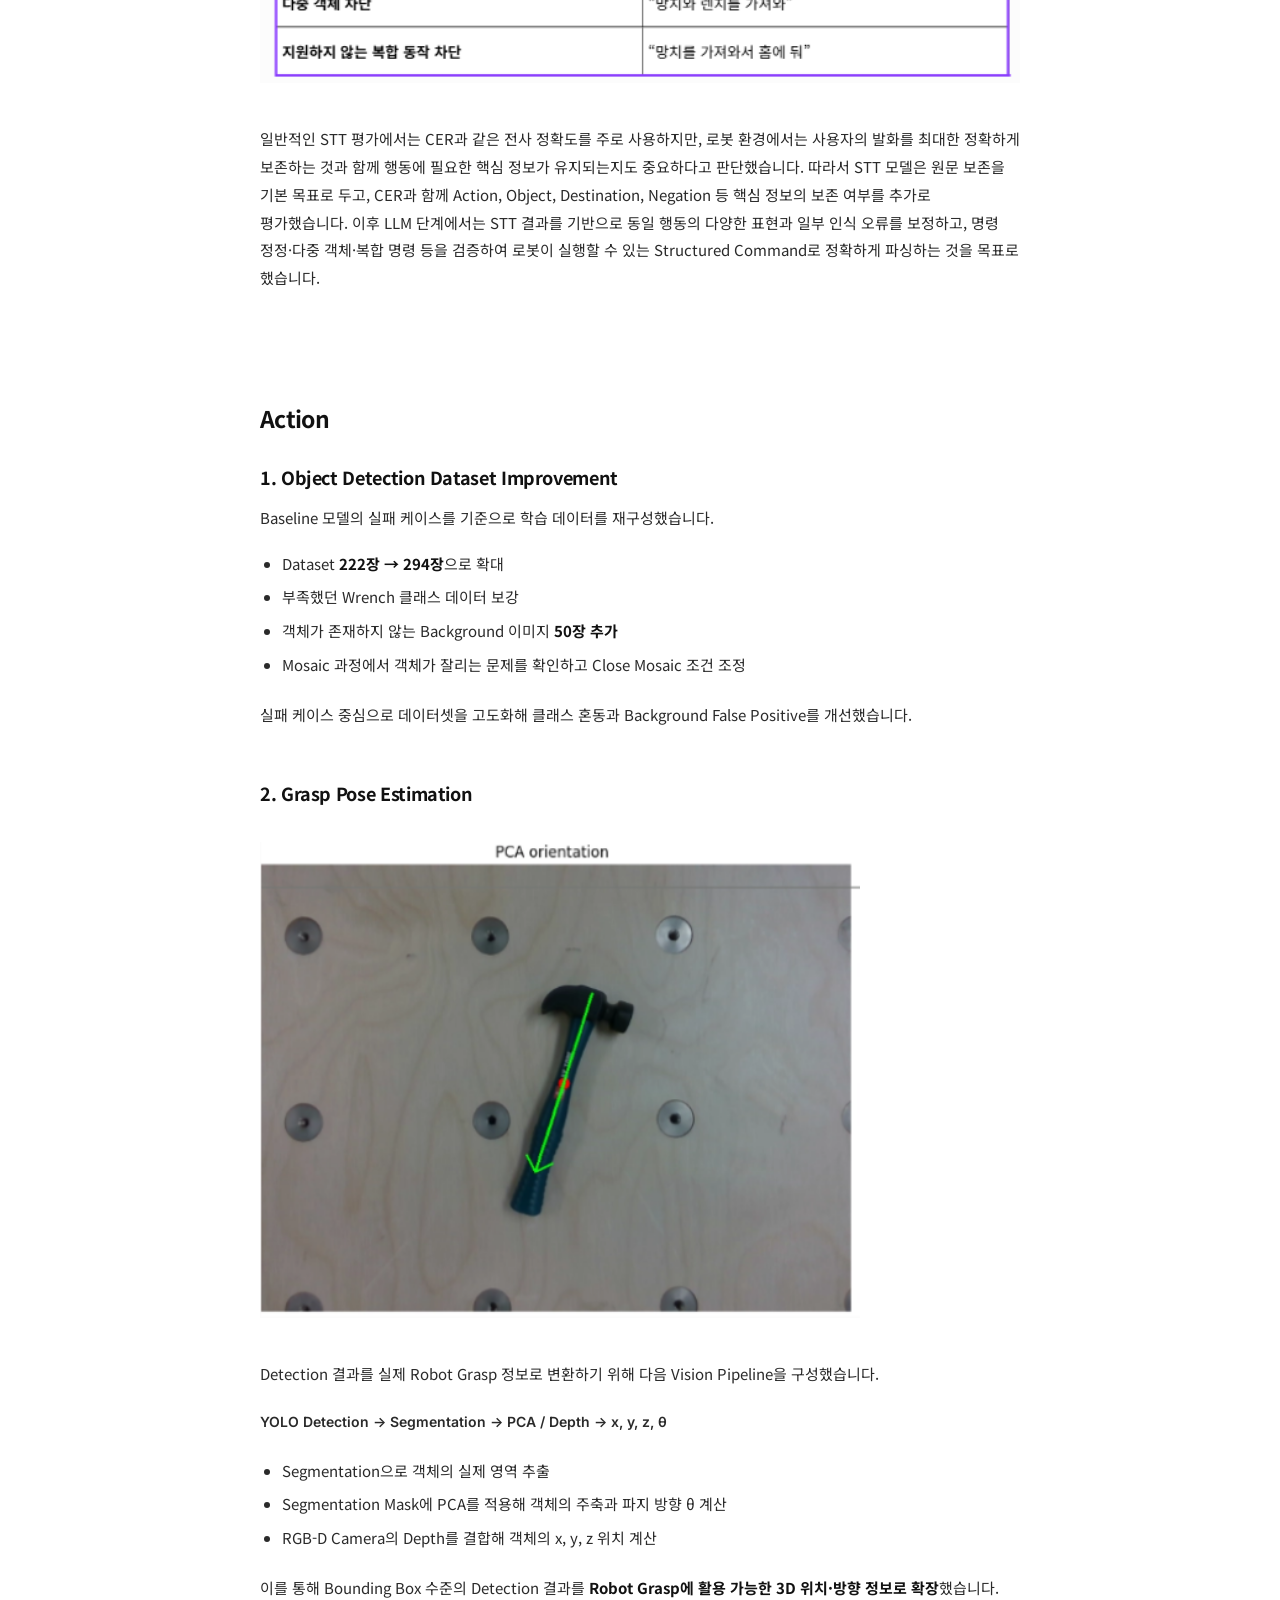
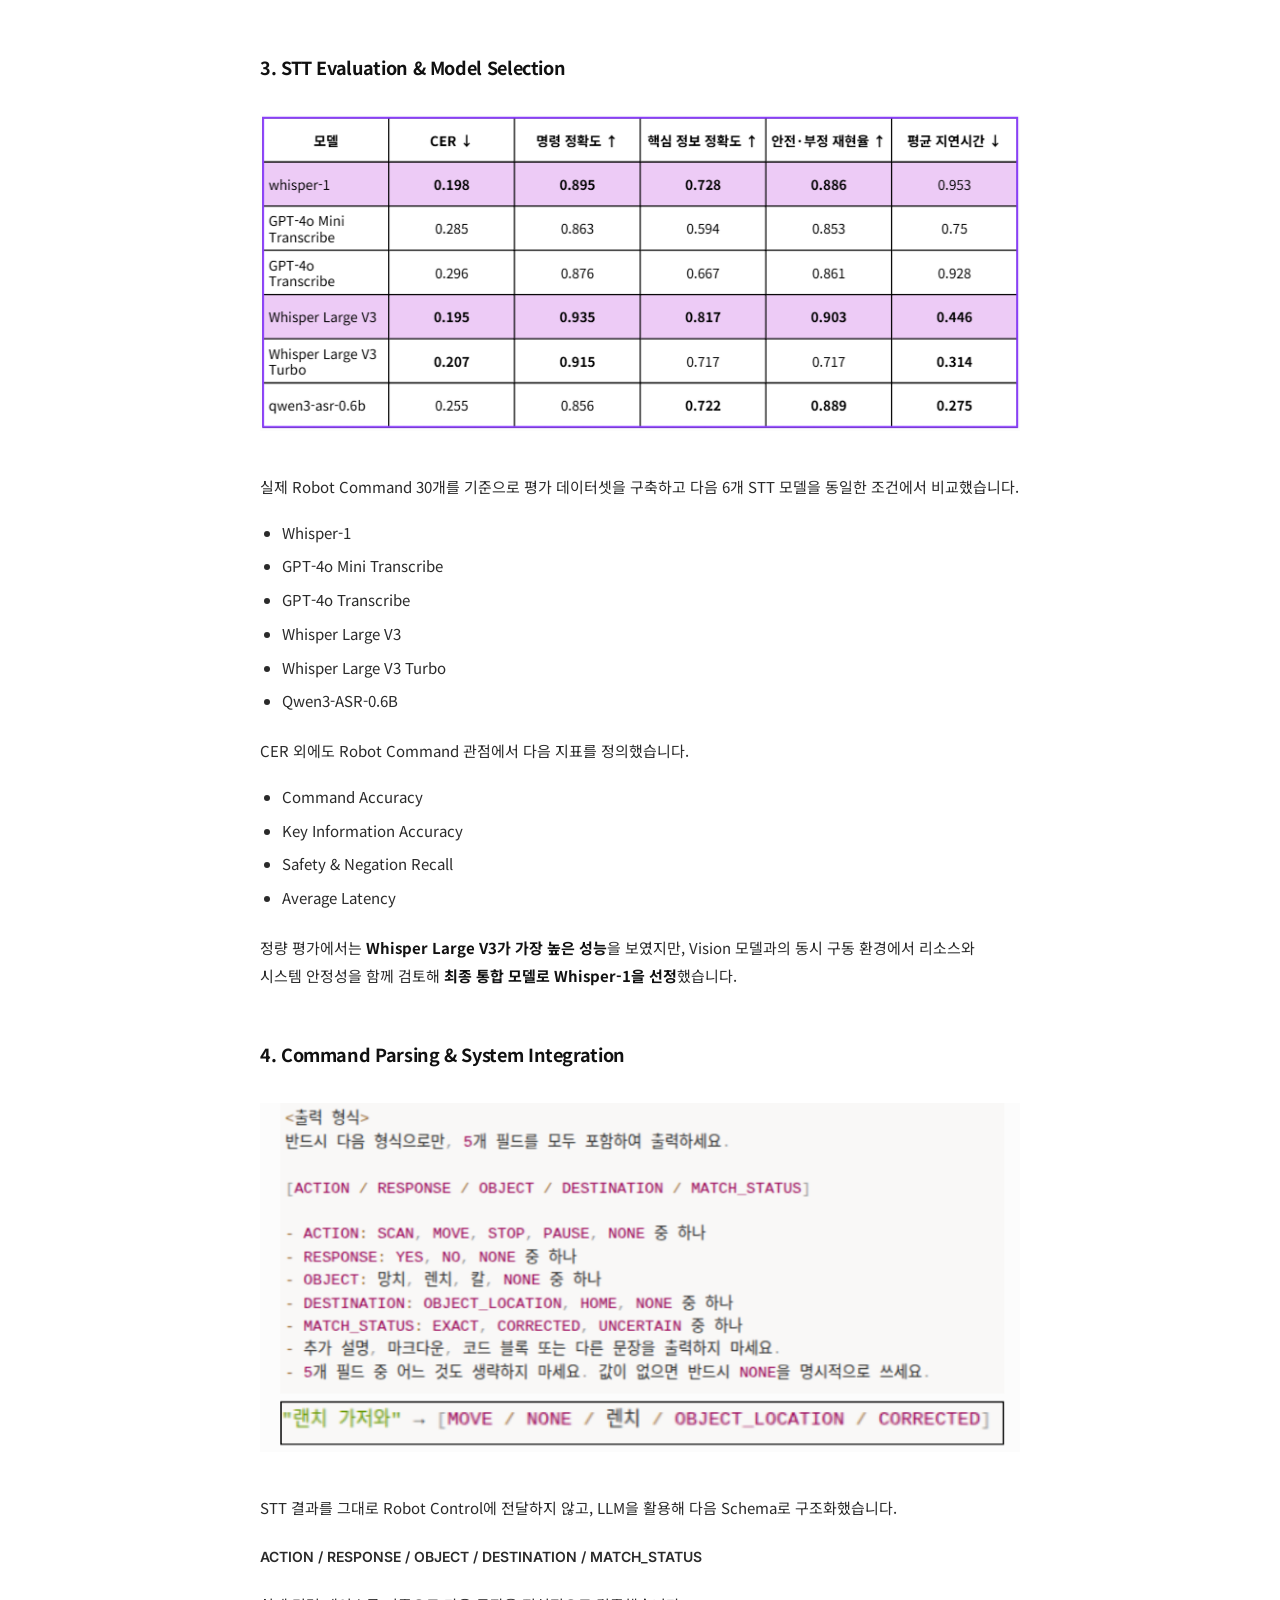
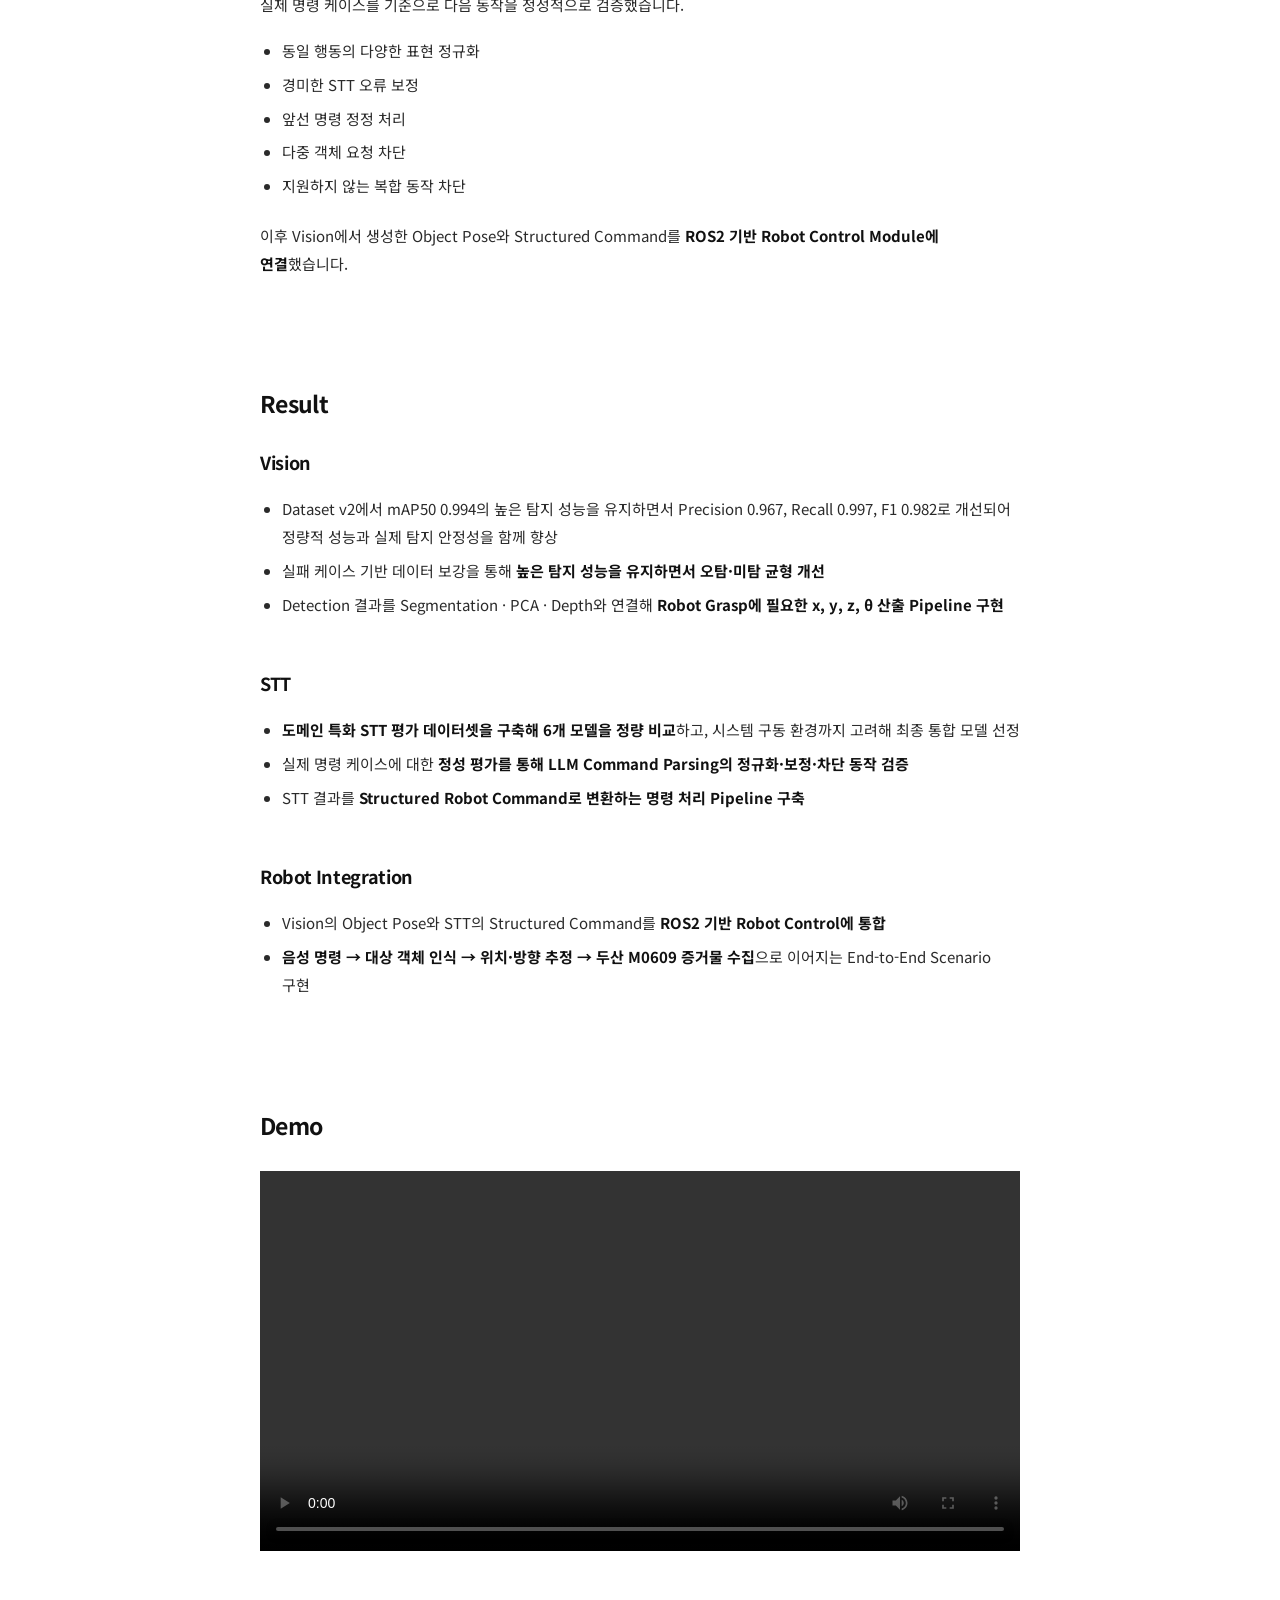
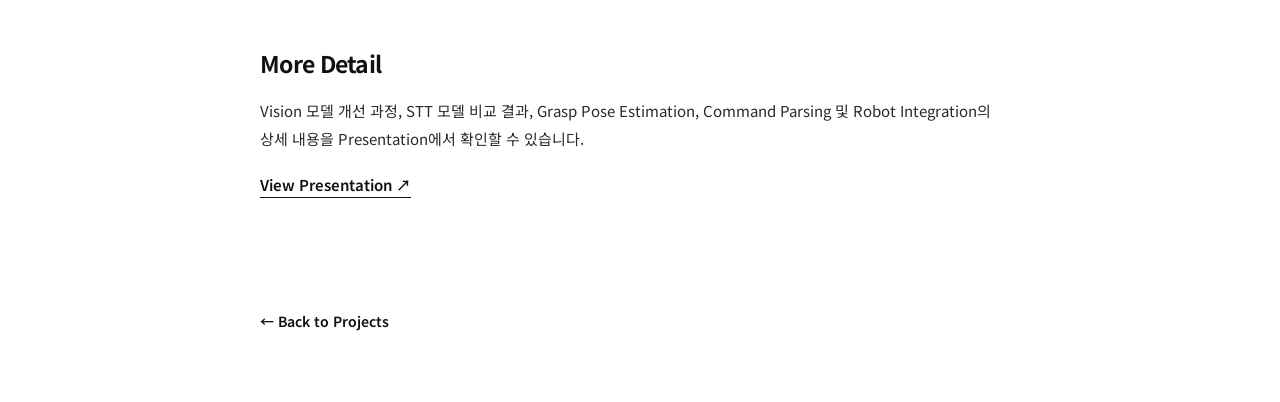
==== commit e59923cf: "Update crime-scene.html" ====
--- a/projects/crime-scene.html
+++ b/projects/crime-scene.html
@@ -126,14 +126,9 @@
 
 
 
+
         <p>
-          범죄 현장에서 사람이 직접 증거물을 탐색·수집할 때 발생할 수 있는 현장 훼손과
-          증거 오염을 줄이기 위해,
-          <strong>음성 명령을 기반으로 증거물을 탐지하고 로봇이 수집하는 AI-Robotics 시스템</strong>을 구현했습니다.
-        </p>
-
-        <p>
-          이를 위해 Vision에서는 객체 인식을
+          Vision에서는 객체 인식을
           <strong>Robot Grasp가 가능한 위치·방향 정보</strong>로 변환하고,
           STT에서는 자연어를
           <strong>Robot Control이 실행 가능한 구조화된 명령</strong>으로 변환해야 했습니다.
@@ -180,8 +175,11 @@
           </p>
 
           <p>
-            또한 Bounding Box만으로는 Knife와 같이 길이가 긴 객체의 실제 형태와 파지 방향을 판단하기 어려워,
-            <strong>Segmentation과 Depth를 결합한 Grasp Pose Estimation Pipeline이 필요</strong>하다고 판단했습니다.
+            또한 Bounding Box는 객체의 대략적인 위치만 제공하므로, 
+            Knife처럼 길고 방향성이 있는 객체의 파지 위치와 각도(θ)를 추정하는 데 한계가 있었습니다. 
+            이를 해결하기 위해 <strong>Segmentation Mask로 객체의 형태와 주축 방향을 추정하고, 
+            Depth를 결합해 3D 위치(x, y, z)를 산출하는 Grasp Pose Estimation Pipeline이 필요</strong>하다고 판단했습니다.
+            
           </p>
         </div>
 
@@ -196,20 +194,9 @@
           </figure>
 
           <p>
-            일반적인 STT 평가에서는 CER과 같은 전사 정확도를 주로 사용하지만,
-            로봇 환경에서는 <strong>행동에 필요한 핵심 정보가 정확히 보존되는지</strong>가
-            더 중요하다고 판단했습니다.
-          </p>
-
-          <p>
-            객체명 오인식이나 부정 표현 누락은 실제 오동작으로 이어질 수 있으며,
-            동일 행동의 다양한 표현, STT 오인식, 명령 정정,
-            다중 객체 및 복합 명령까지 처리해야 했습니다.
-          </p>
-
-          <p>
-            따라서 <strong>Robot Command 관점의 정량 평가와
-            LLM 기반 명령 해석·검증이 모두 필요</strong>하다고 정의했습니다.
+            일반적인 STT 평가에서는 CER과 같은 전사 정확도를 주로 사용하지만, 로봇 환경에서는 사용자의 발화를 최대한 정확하게 보존하는 것과 함께 행동에 필요한 핵심 정보가 유지되는지도 중요하다고 판단했습니다.
+            따라서 STT 모델은 원문 보존을 기본 목표로 두고, CER과 함께 Action, Object, Destination, Negation 등 핵심 정보의 보존 여부를 추가로 평가했습니다.
+            이후 LLM 단계에서는 STT 결과를 기반으로 동일 행동의 다양한 표현과 일부 인식 오류를 보정하고, 명령 정정·다중 객체·복합 명령 등을 검증하여 로봇이 실행할 수 있는 Structured Command로 정확하게 파싱하는 것을 목표로 했습니다.
           </p>
         </div>
       </section>
@@ -257,7 +244,6 @@
 
           <ul>
             <li>Segmentation으로 객체의 실제 영역 추출</li>
-            <li>SAM2 · MobileSAM · EdgeSAM 등 Segmentation 모델 비교</li>
             <li>Segmentation Mask에 PCA를 적용해 객체의 주축과 파지 방향 θ 계산</li>
             <li>RGB-D Camera의 Depth를 결합해 객체의 x, y, z 위치 계산</li>
           </ul>
@@ -353,8 +339,7 @@
           <h3>Vision</h3>
           <ul>
             <li>
-              Dataset v2에서 <strong>mAP50 0.994</strong>를 유지하면서
-              <strong>Precision 0.967, Recall 0.997, F1 0.982</strong>로 개선
+             Dataset v2에서 mAP50 0.994의 높은 탐지 성능을 유지하면서 Precision 0.967, Recall 0.997, F1 0.982로 개선되어 정량적 성능과 실제 탐지 안정성을 함께 향상
             </li>
             <li>
               실패 케이스 기반 데이터 보강을 통해
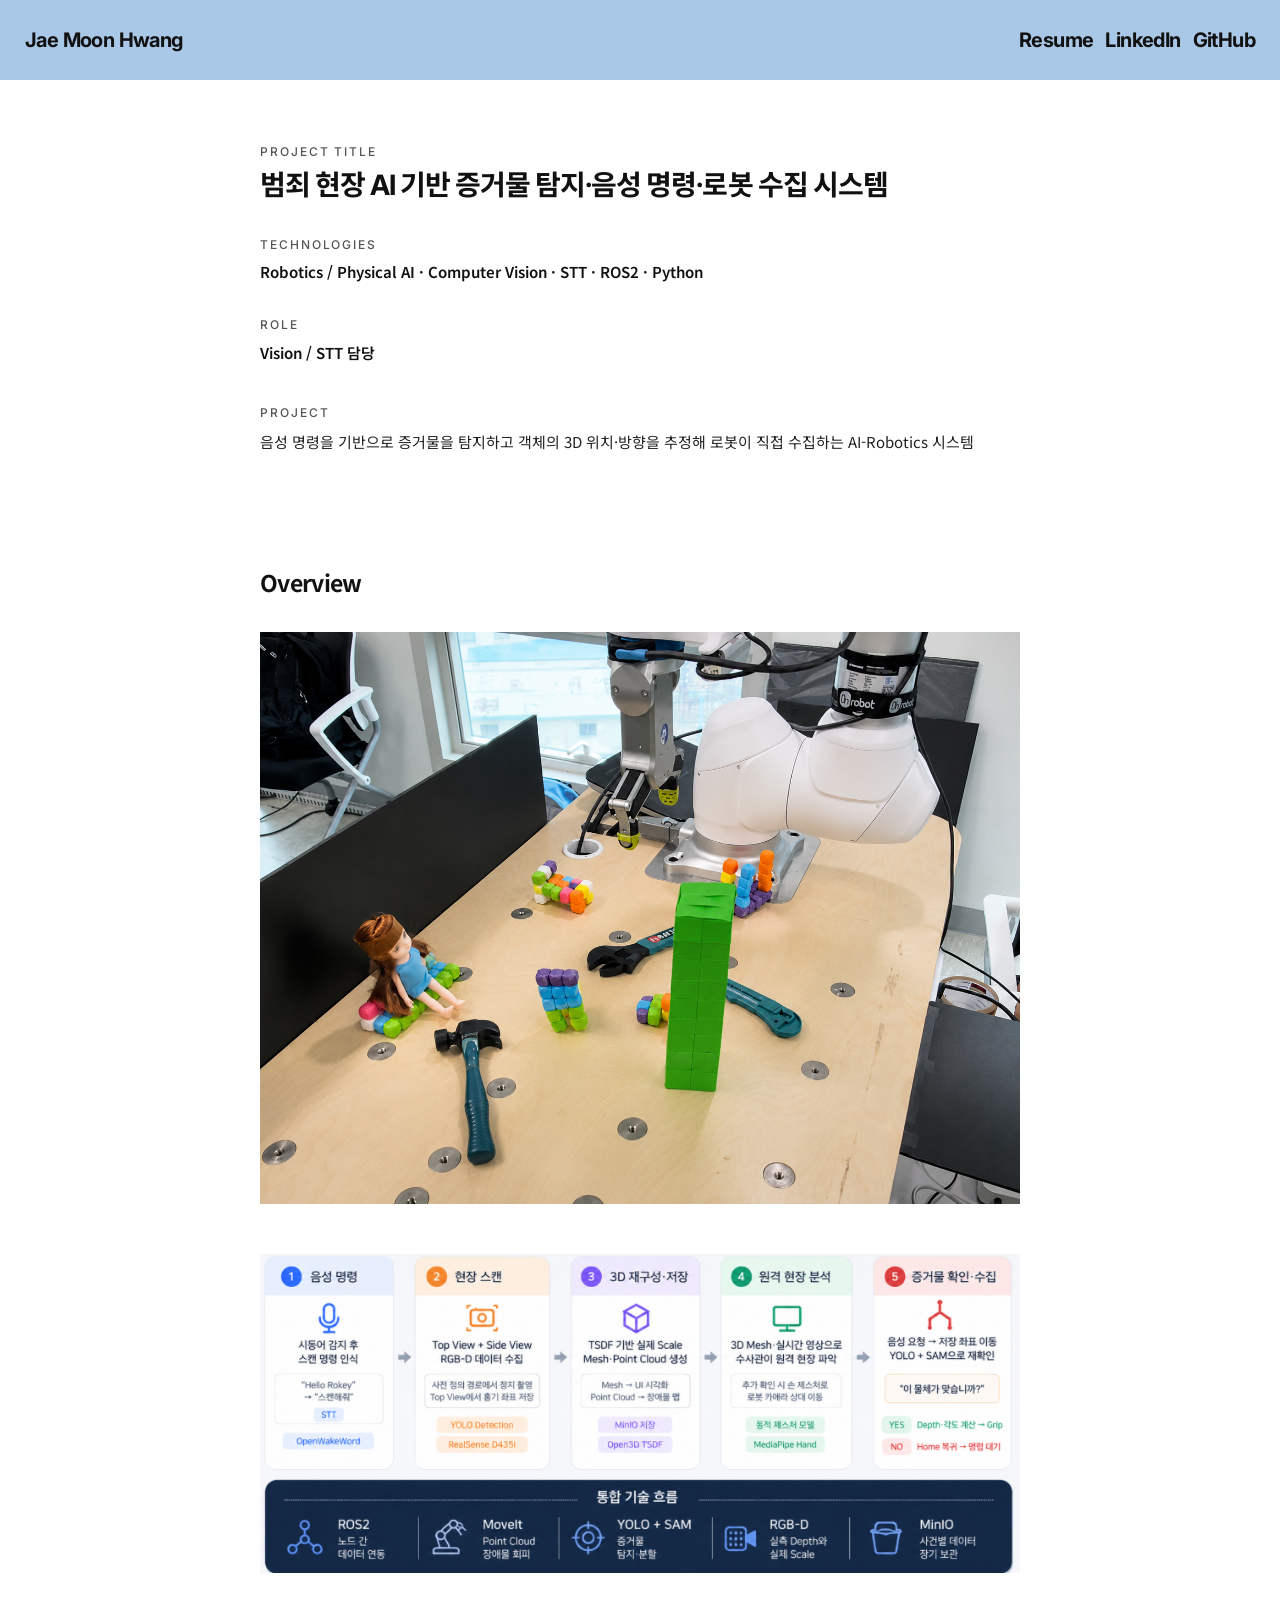
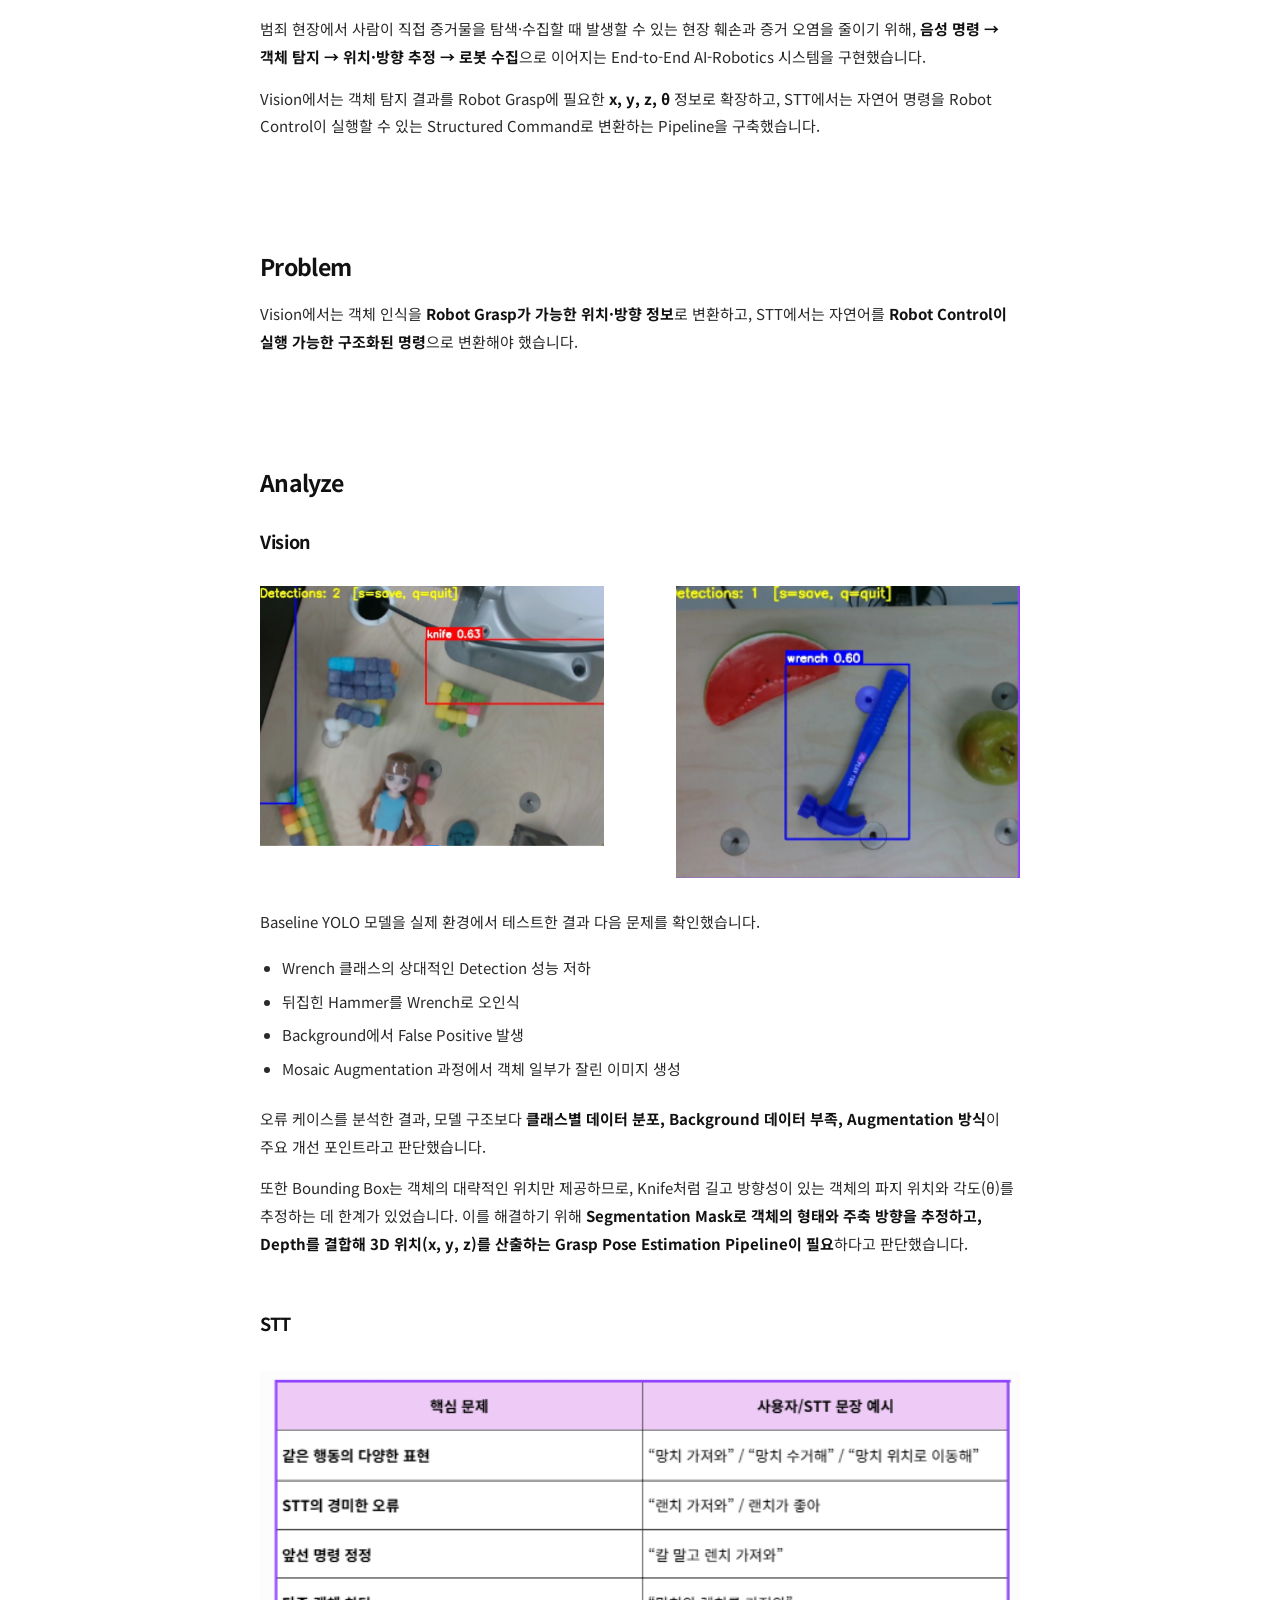
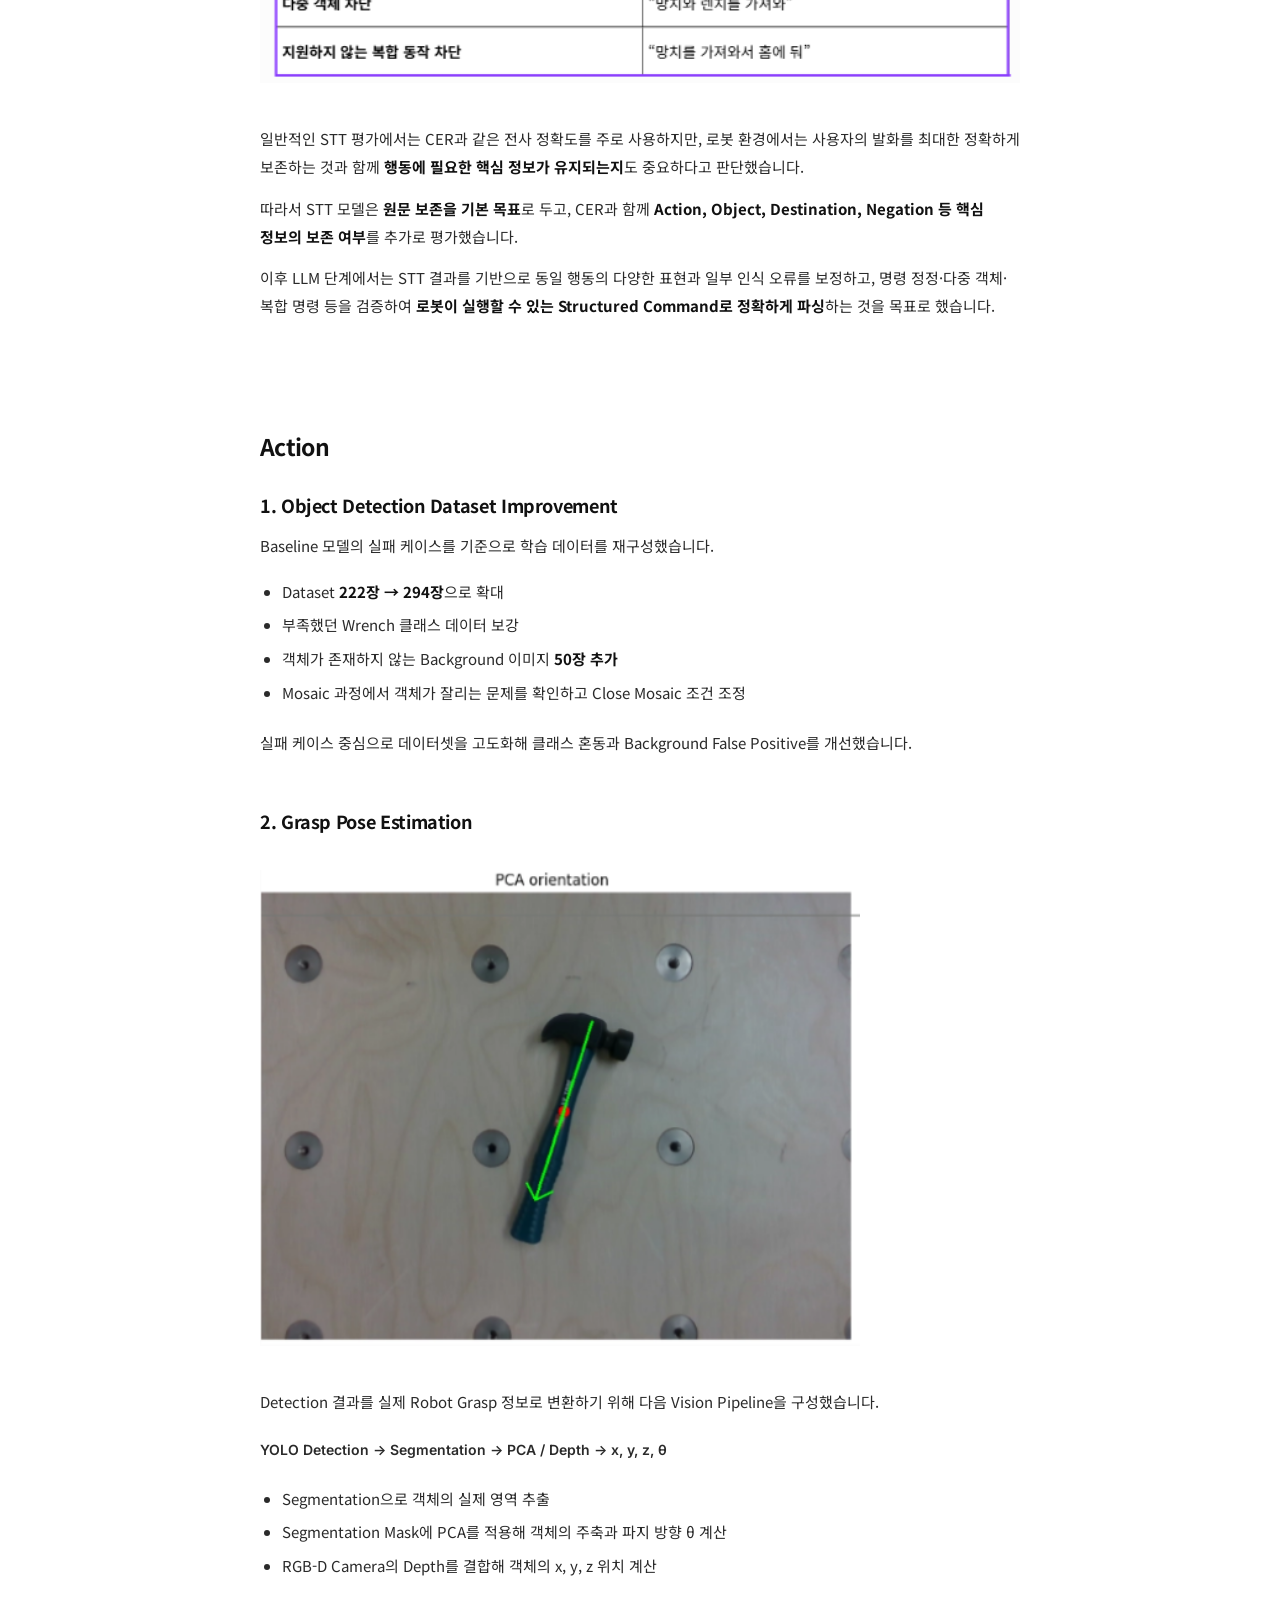
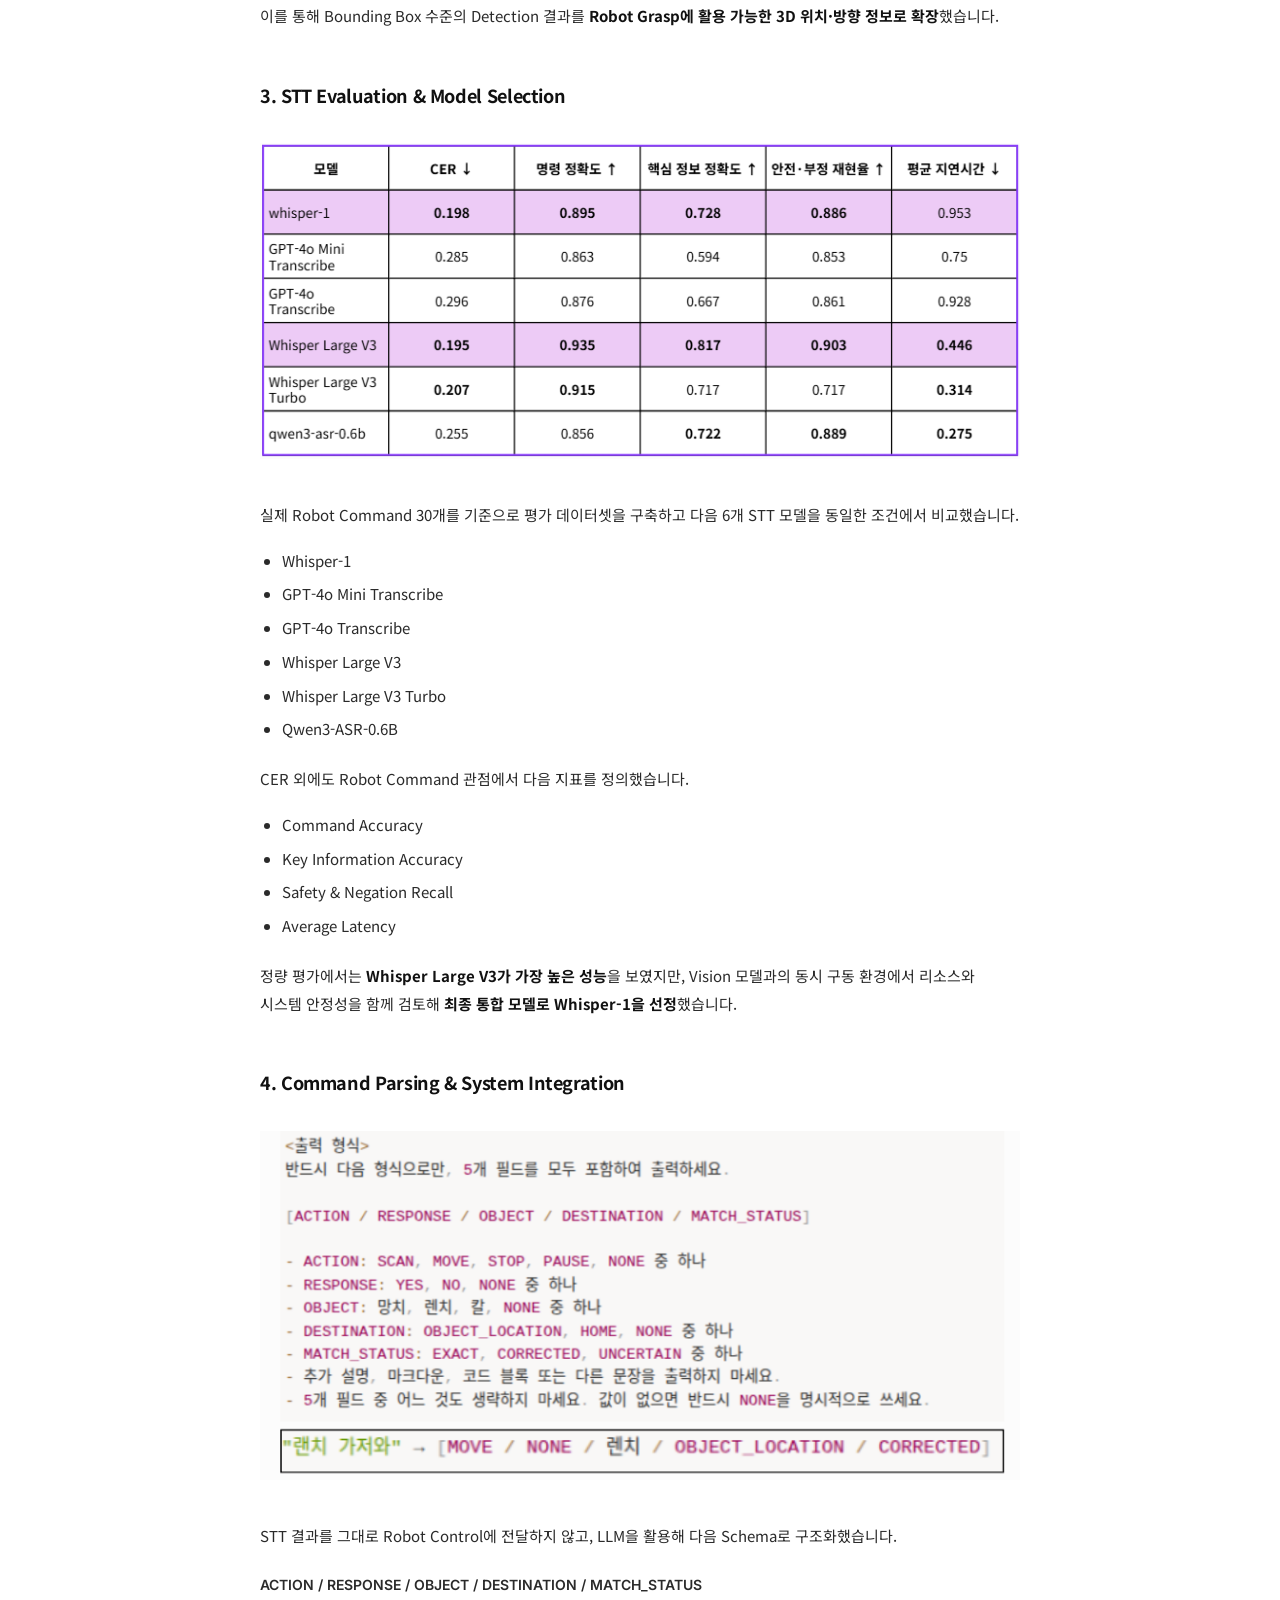
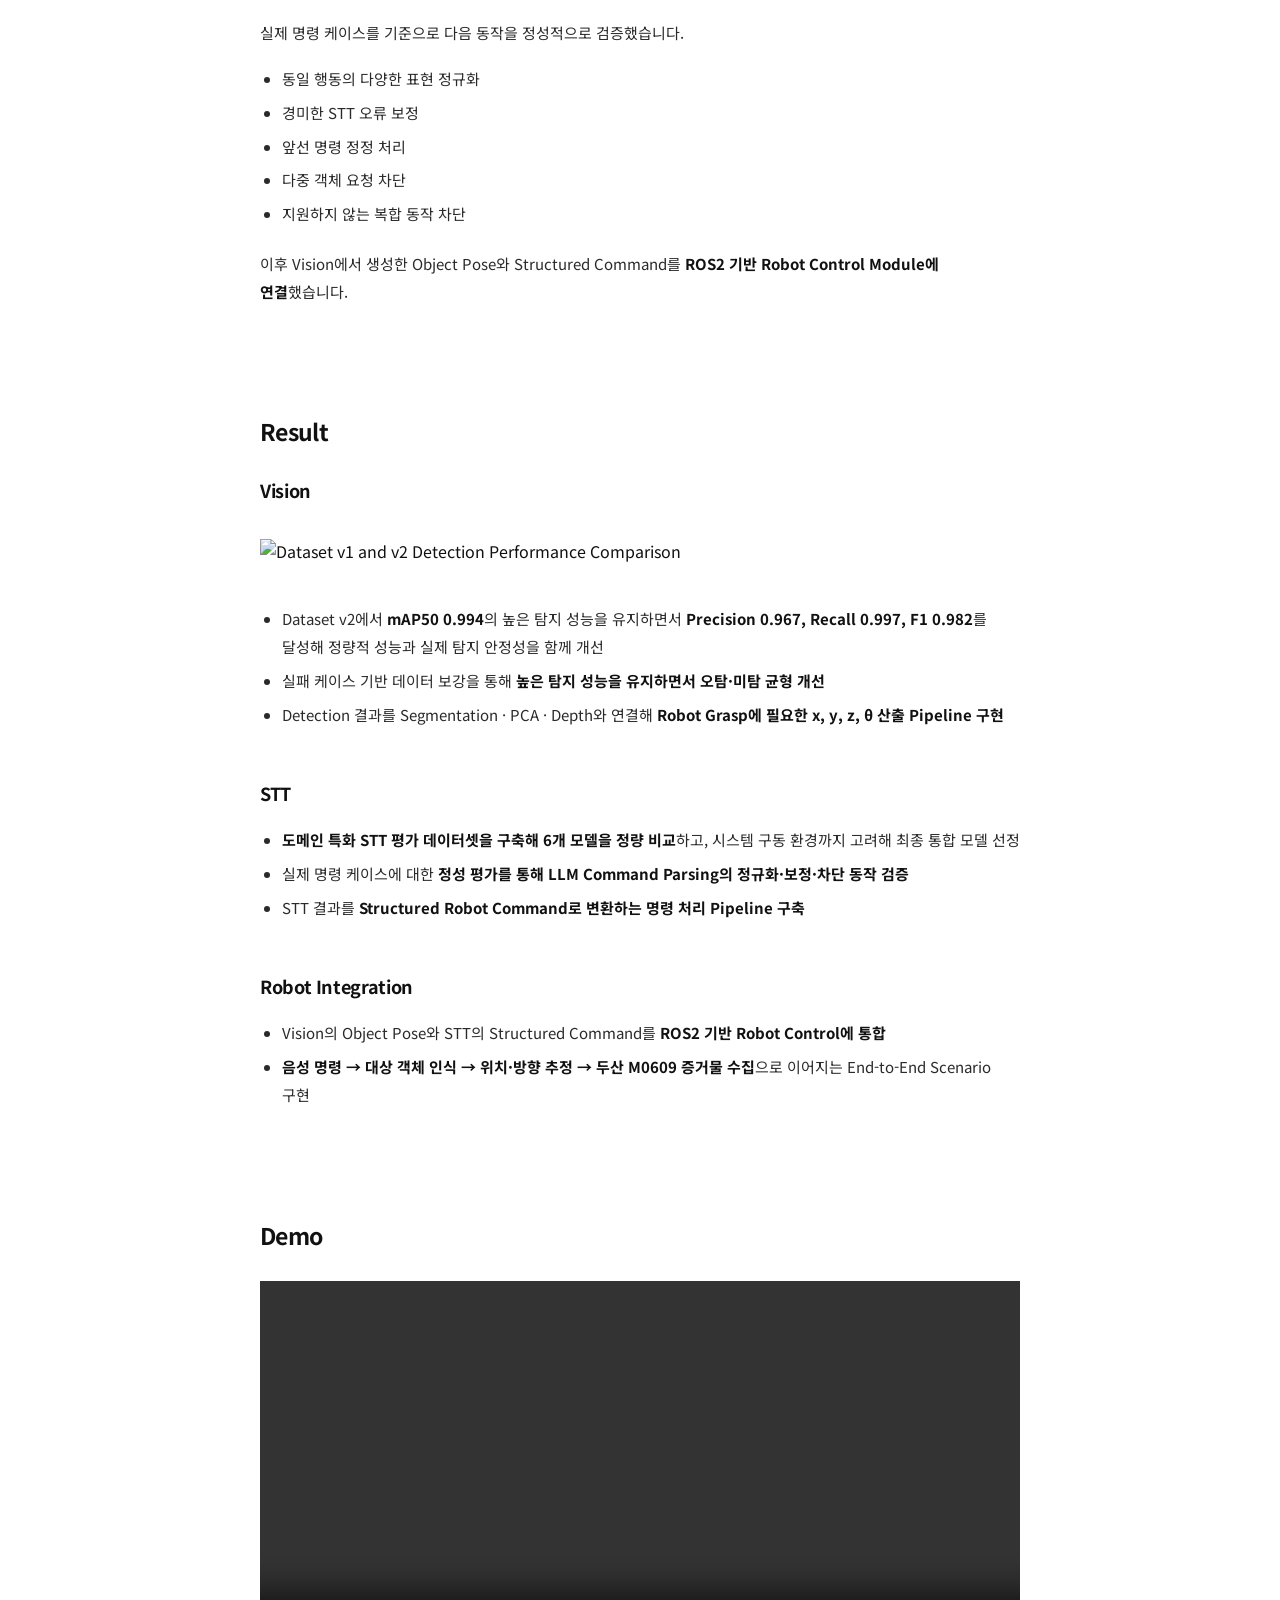
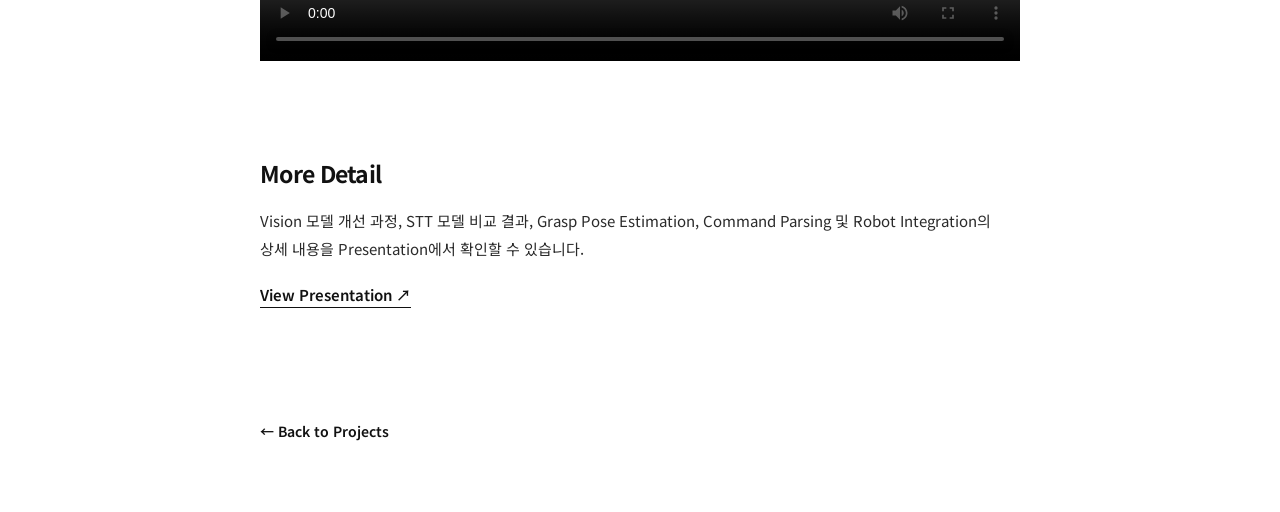
==== commit 708df780: "Add files via upload" ====
--- a/projects/crime-scene.html
+++ b/projects/crime-scene.html
@@ -124,9 +124,6 @@
       <section class="content-section">
         <h2>Problem</h2>
 
-
-
-
         <p>
           Vision에서는 객체 인식을
           <strong>Robot Grasp가 가능한 위치·방향 정보</strong>로 변환하고,
@@ -194,9 +191,21 @@
           </figure>
 
           <p>
-            일반적인 STT 평가에서는 CER과 같은 전사 정확도를 주로 사용하지만, 로봇 환경에서는 사용자의 발화를 최대한 정확하게 보존하는 것과 함께 행동에 필요한 핵심 정보가 유지되는지도 중요하다고 판단했습니다.
-            따라서 STT 모델은 원문 보존을 기본 목표로 두고, CER과 함께 Action, Object, Destination, Negation 등 핵심 정보의 보존 여부를 추가로 평가했습니다.
-            이후 LLM 단계에서는 STT 결과를 기반으로 동일 행동의 다양한 표현과 일부 인식 오류를 보정하고, 명령 정정·다중 객체·복합 명령 등을 검증하여 로봇이 실행할 수 있는 Structured Command로 정확하게 파싱하는 것을 목표로 했습니다.
+            일반적인 STT 평가에서는 CER과 같은 전사 정확도를 주로 사용하지만,
+            로봇 환경에서는 사용자의 발화를 최대한 정확하게 보존하는 것과 함께
+            <strong>행동에 필요한 핵심 정보가 유지되는지</strong>도 중요하다고 판단했습니다.
+          </p>
+
+          <p>
+            따라서 STT 모델은 <strong>원문 보존을 기본 목표</strong>로 두고,
+            CER과 함께 <strong>Action, Object, Destination, Negation 등 핵심 정보의 보존 여부</strong>를
+            추가로 평가했습니다.
+          </p>
+
+          <p>
+            이후 LLM 단계에서는 STT 결과를 기반으로 동일 행동의 다양한 표현과 일부 인식 오류를 보정하고,
+            명령 정정·다중 객체·복합 명령 등을 검증하여
+            <strong>로봇이 실행할 수 있는 Structured Command로 정확하게 파싱</strong>하는 것을 목표로 했습니다.
           </p>
         </div>
       </section>
@@ -337,9 +346,19 @@
 
         <div class="text-group">
           <h3>Vision</h3>
-          <ul>
-            <li>
-             Dataset v2에서 mAP50 0.994의 높은 탐지 성능을 유지하면서 Precision 0.967, Recall 0.997, F1 0.982로 개선되어 정량적 성능과 실제 탐지 안정성을 함께 향상
+
+          <figure class="project-figure image-slot">
+            <img
+              src="../assets/images/crime-scene-dataset-comparison.png"
+              alt="Dataset v1 and v2 Detection Performance Comparison"
+            />
+          </figure>
+
+          <ul>
+            <li>
+              Dataset v2에서 <strong>mAP50 0.994</strong>의 높은 탐지 성능을 유지하면서
+              <strong>Precision 0.967, Recall 0.997, F1 0.982</strong>를 달성해
+              정량적 성능과 실제 탐지 안정성을 함께 개선
             </li>
             <li>
               실패 케이스 기반 데이터 보강을 통해
@@ -418,4 +437,4 @@
     </div>
   </main>
 </body>
-</html>
+</html>
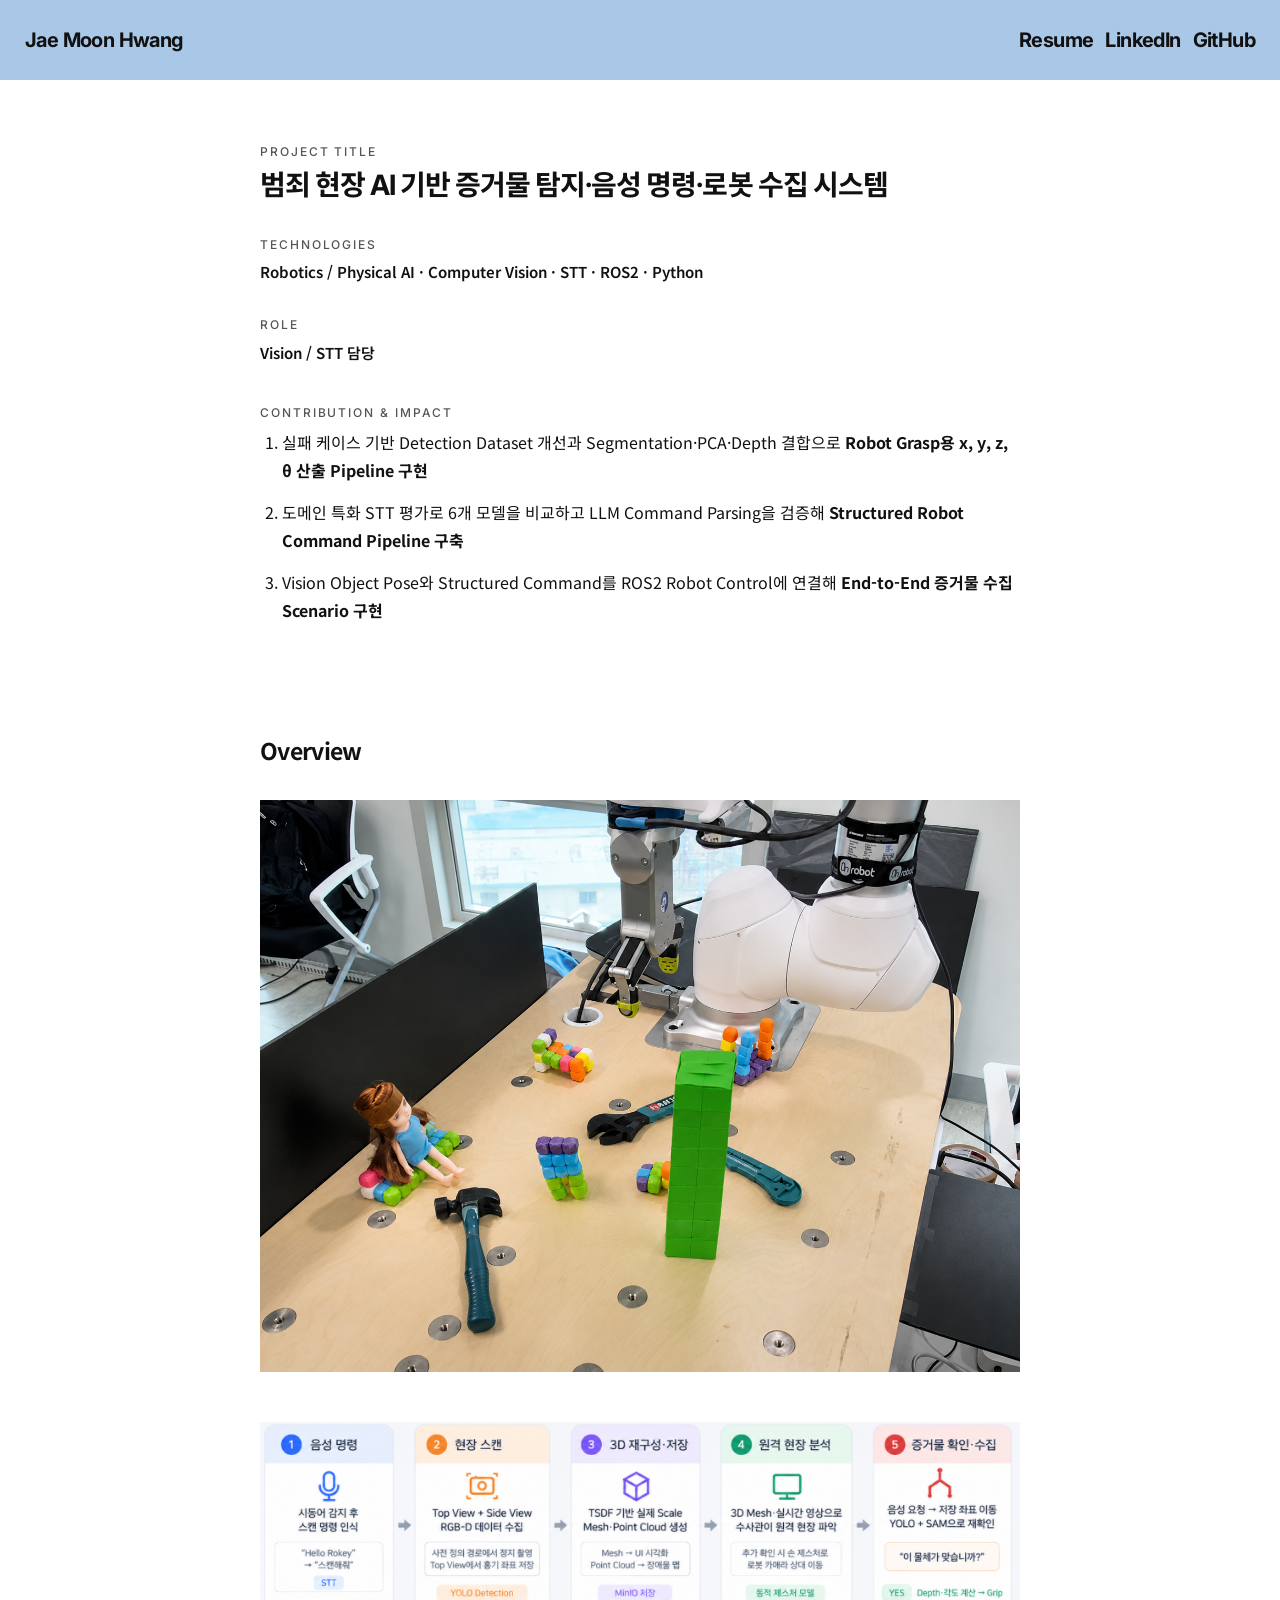
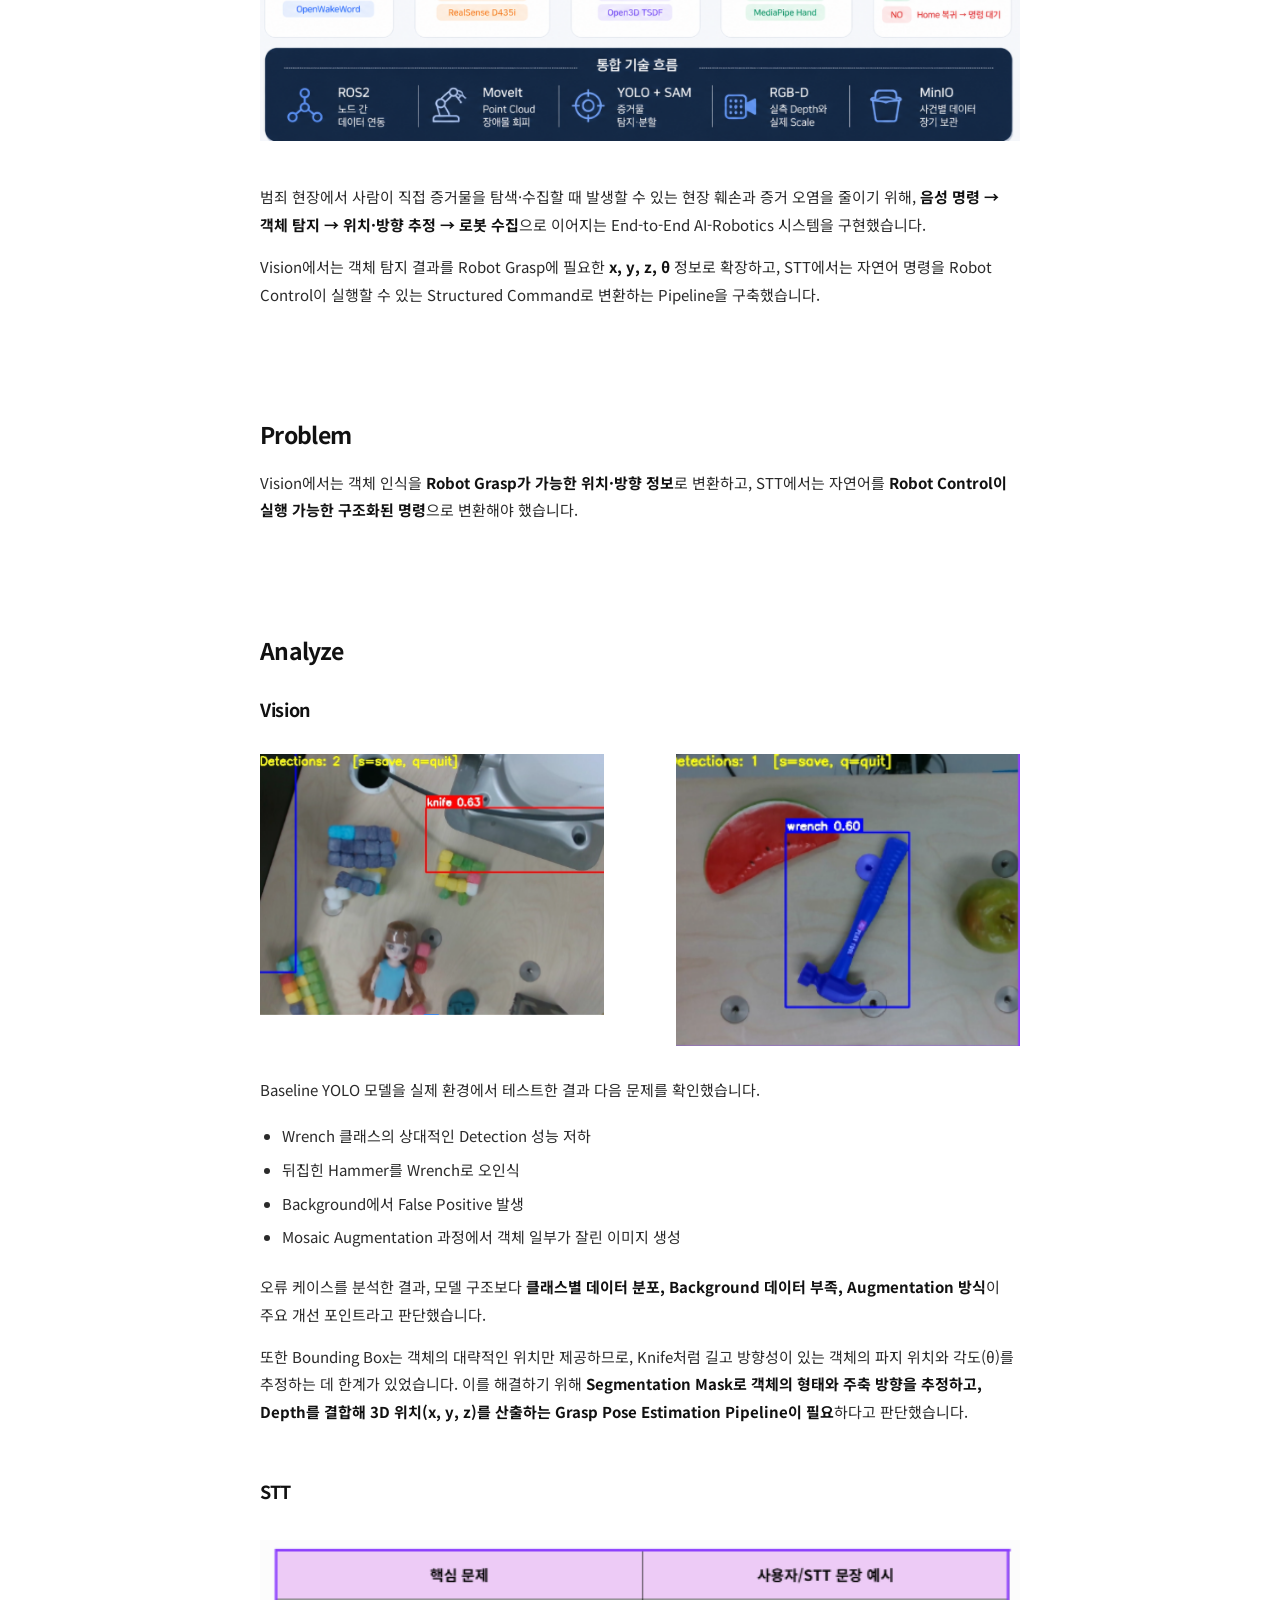
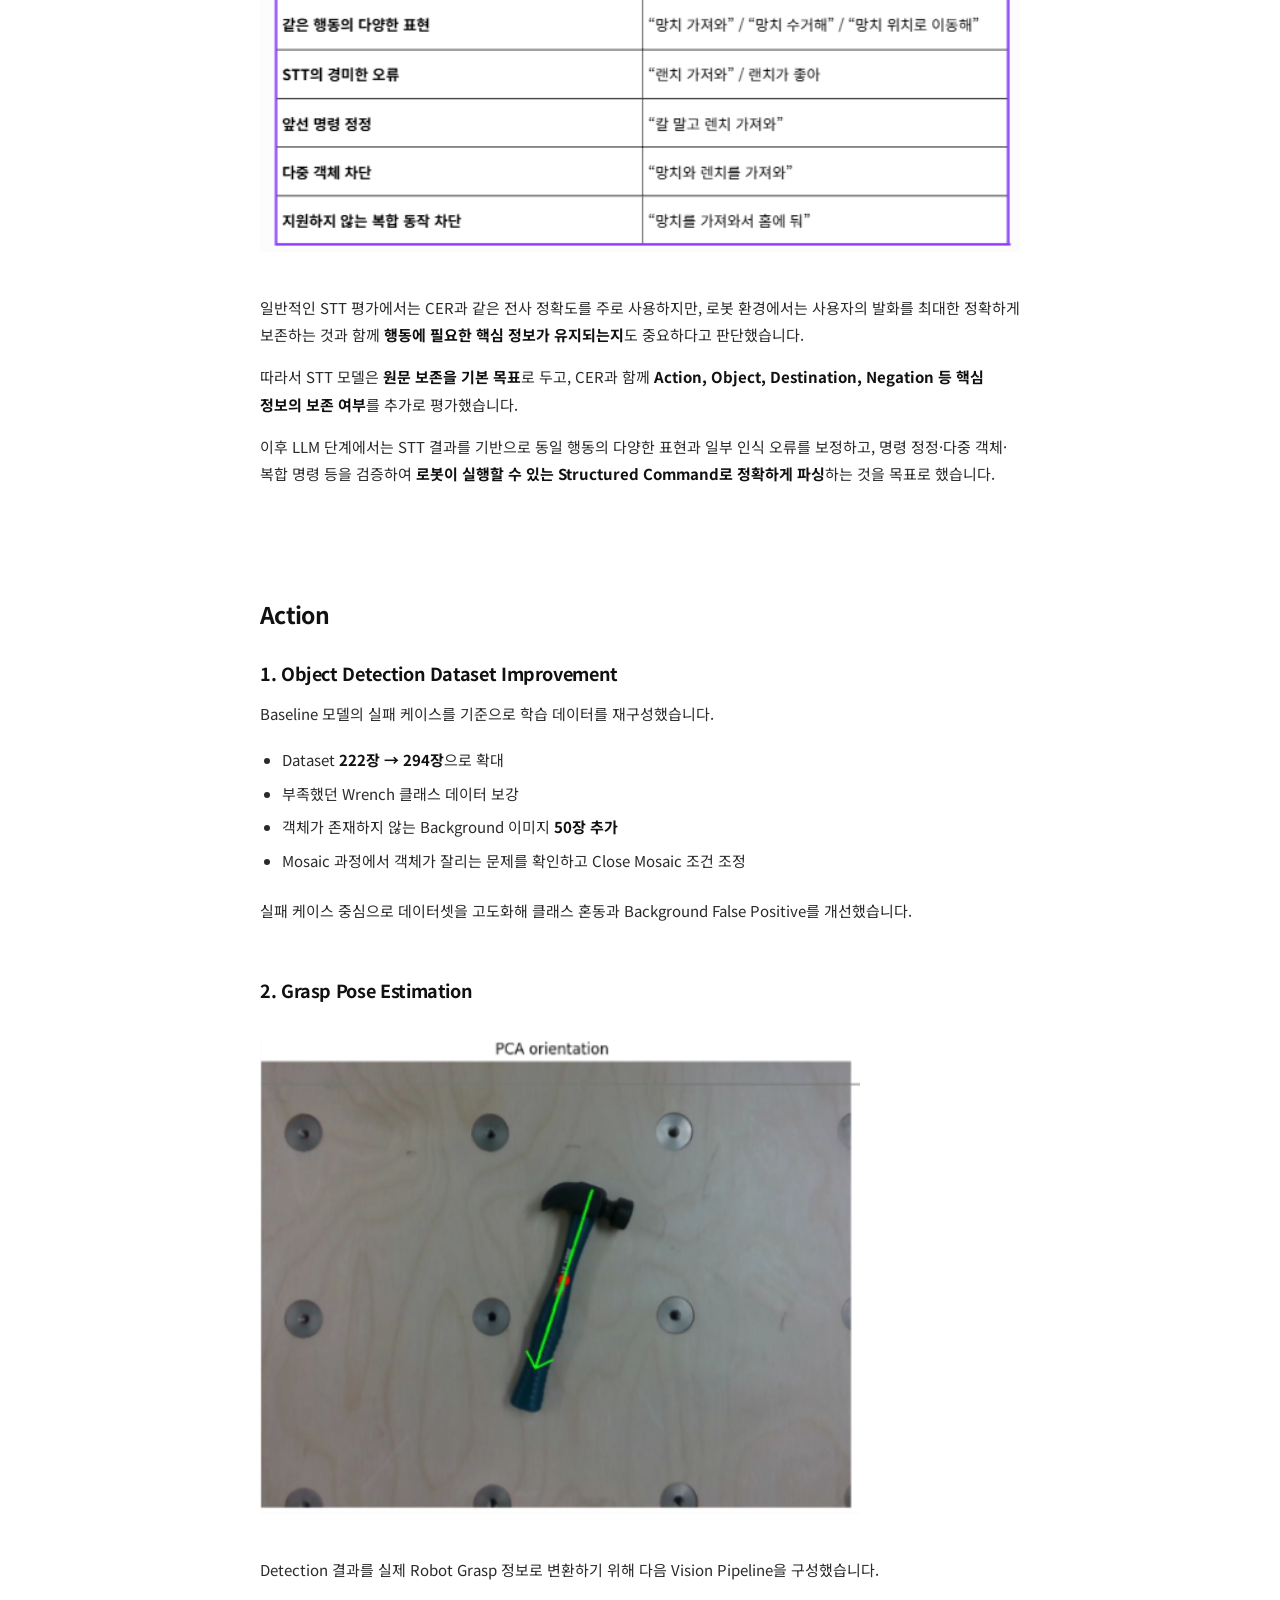
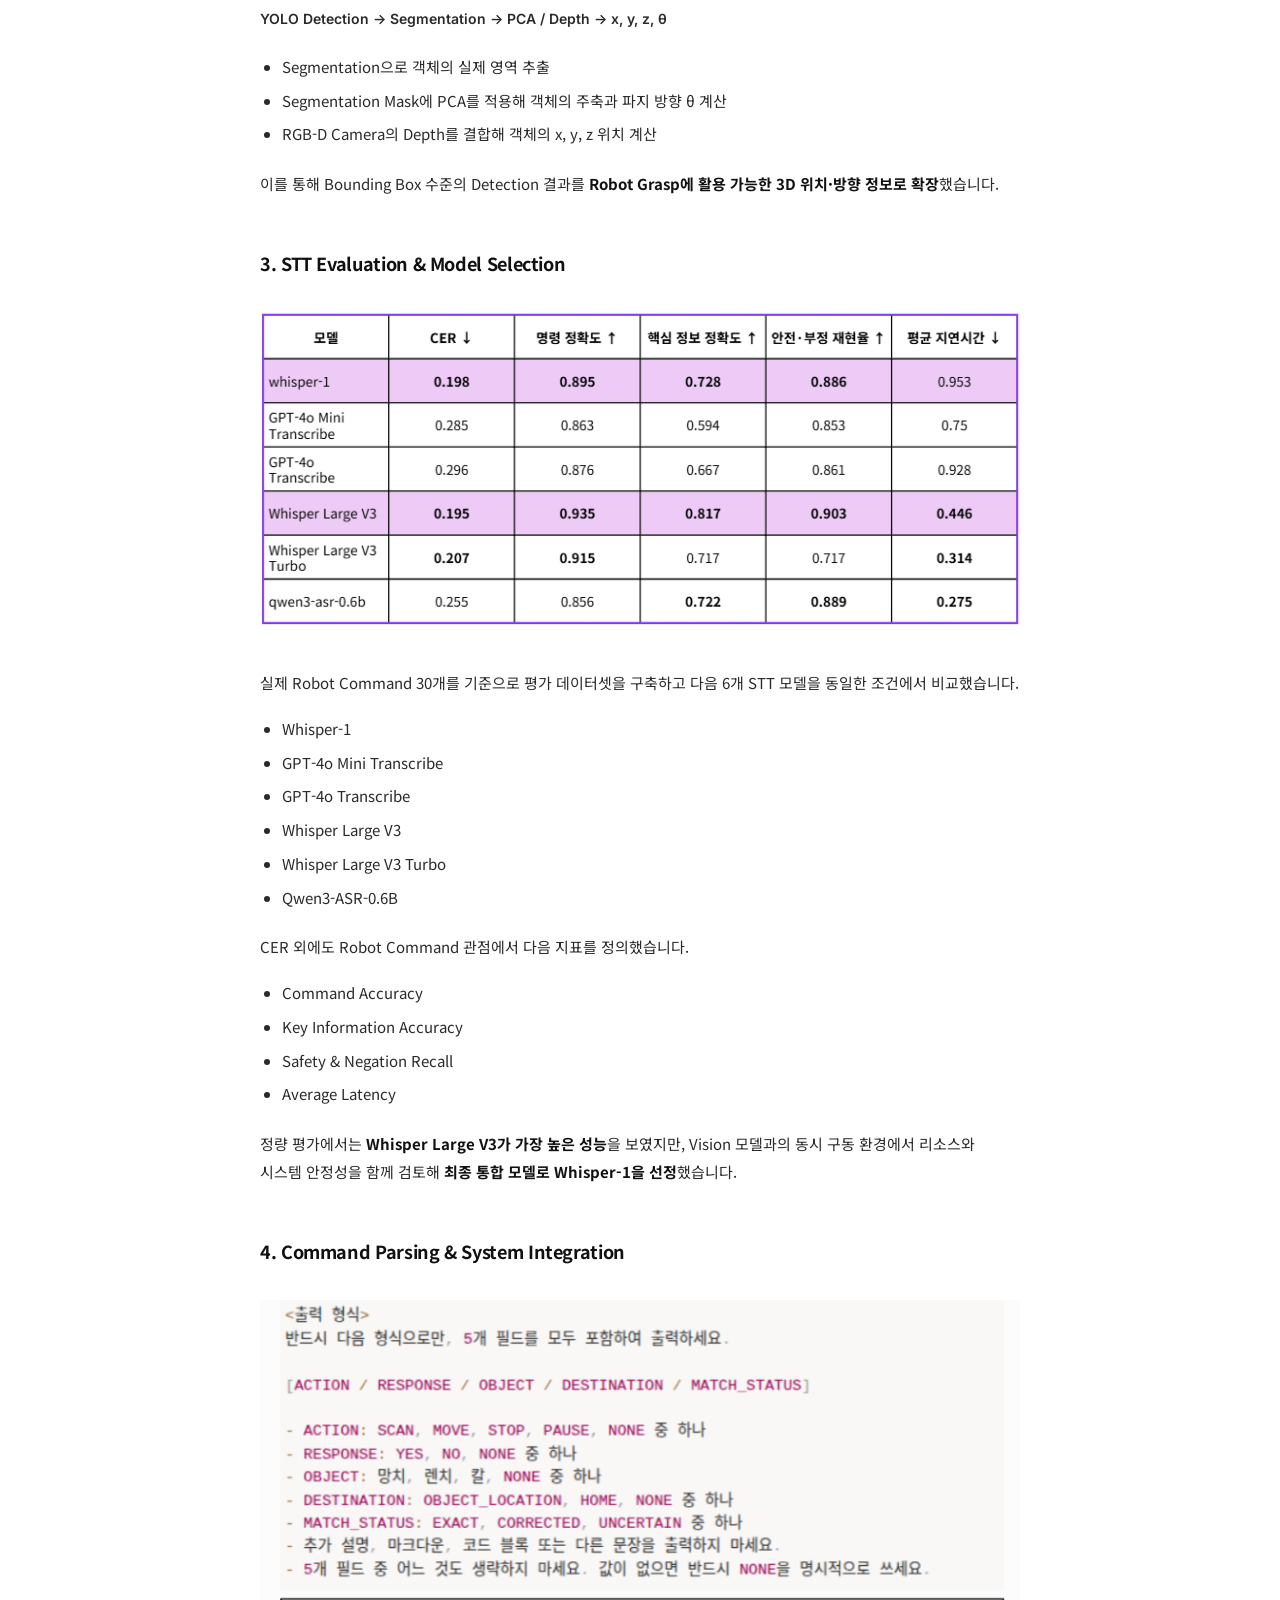
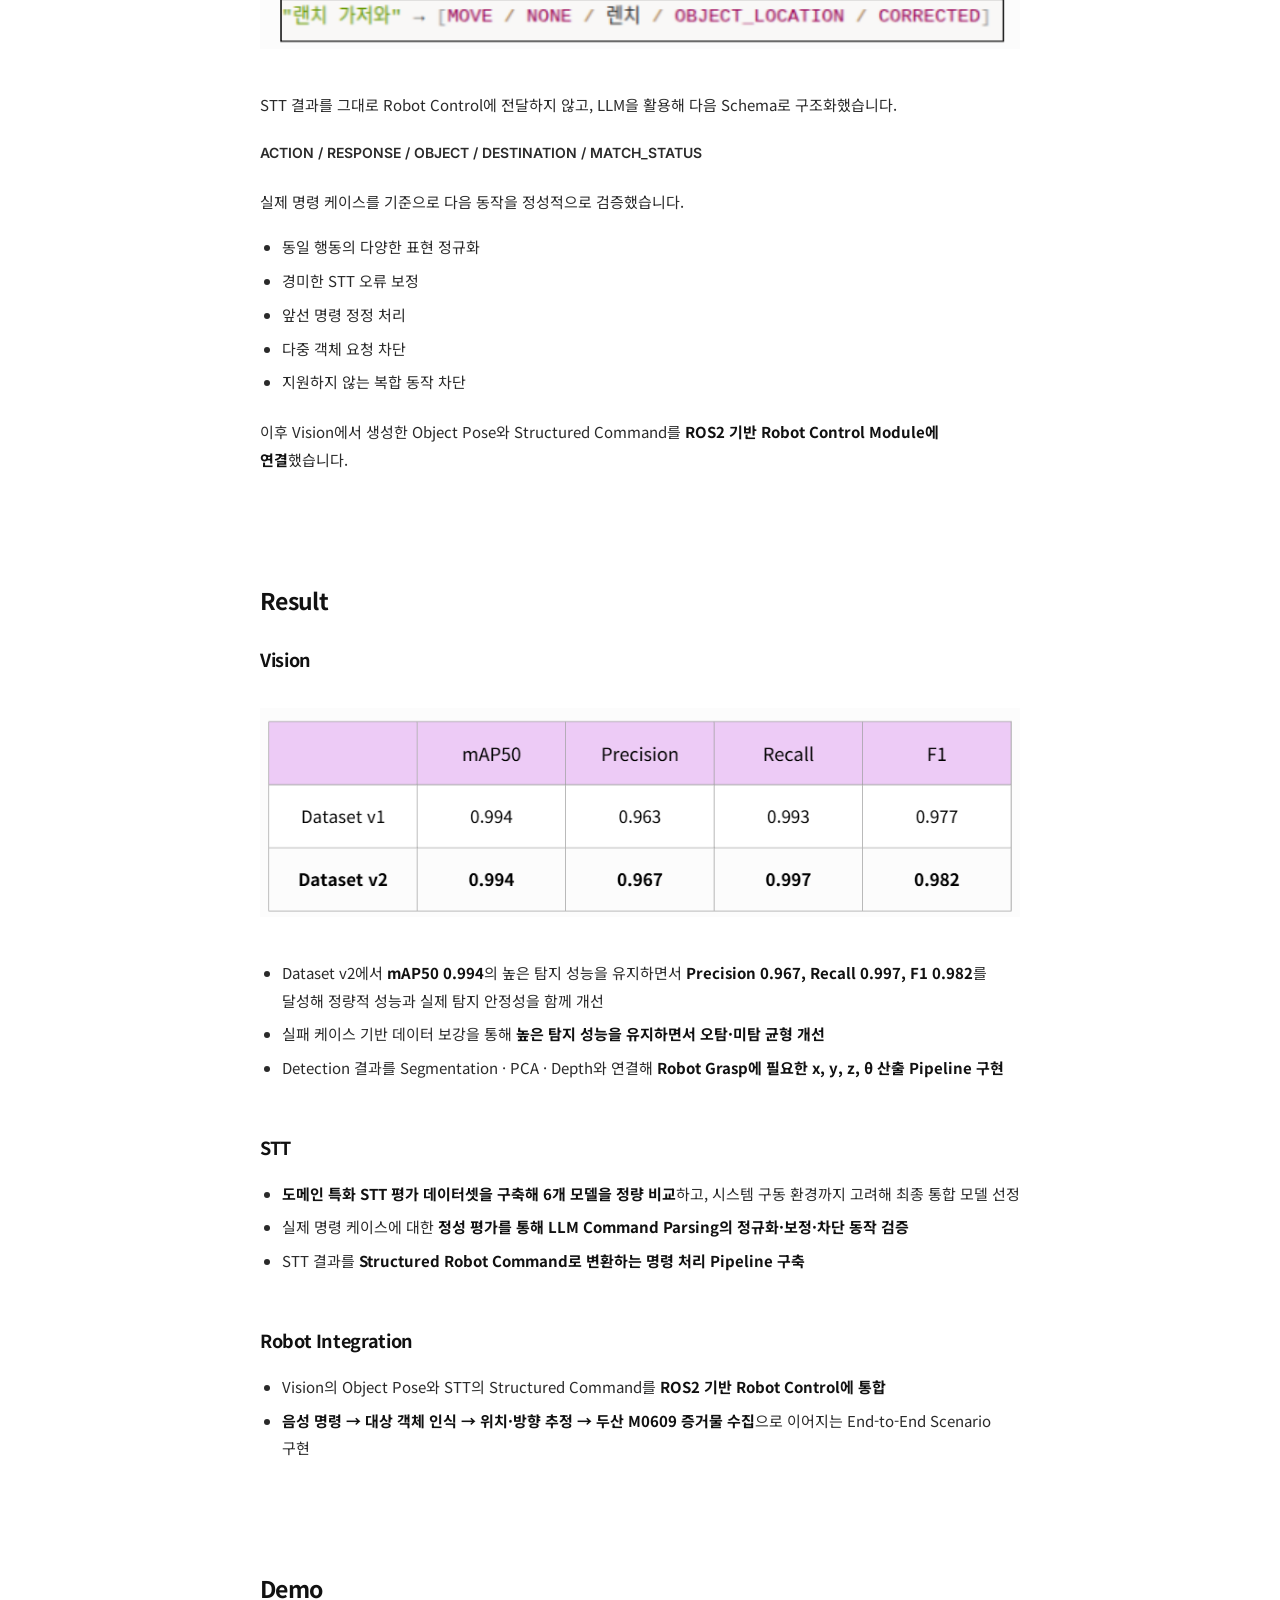
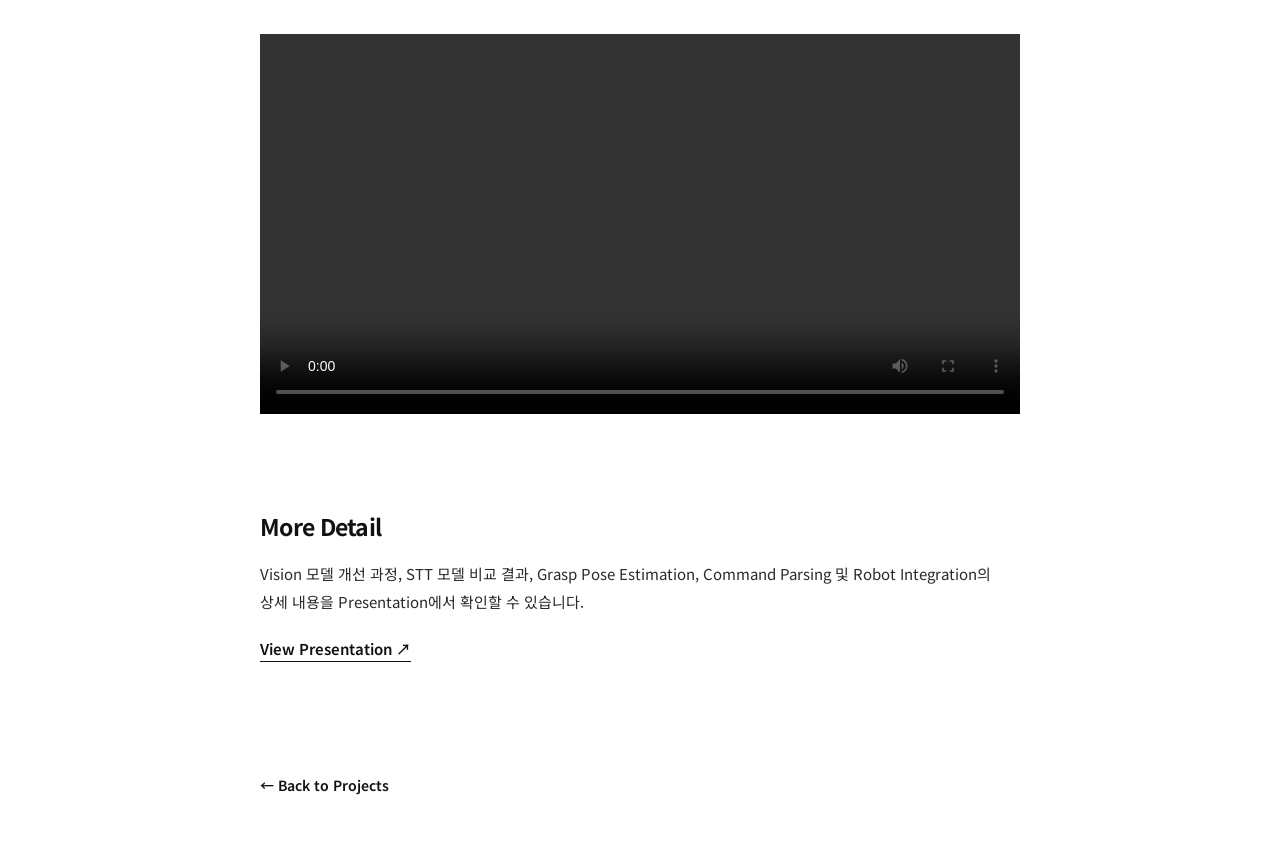
==== commit 76c5e4c5: "Add files via upload" ====
--- a/projects/crime-scene.html
+++ b/projects/crime-scene.html
@@ -44,6 +44,22 @@
       height: auto;
     }
 
+    .contribution-impact-list {
+      margin: 0;
+      padding-left: 22px;
+      font-size: 16px;
+      font-weight: 400;
+      line-height: 1.75;
+    }
+
+    .contribution-impact-list li {
+      margin-bottom: 14px;
+    }
+
+    .contribution-impact-list li:last-child {
+      margin-bottom: 0;
+    }
+
     @media (max-width: 700px) {
       .vision-image-grid {
         grid-template-columns: 1fr;
@@ -82,11 +98,21 @@
         </div>
 
         <div class="meta-block project-summary">
-          <p class="eyebrow">PROJECT</p>
-          <p>
-            음성 명령을 기반으로 증거물을 탐지하고 객체의 3D 위치·방향을 추정해
-            로봇이 직접 수집하는 AI-Robotics 시스템
-          </p>
+          <p class="eyebrow">CONTRIBUTION &amp; IMPACT</p>
+          <ol class="contribution-impact-list">
+            <li>
+              실패 케이스 기반 Detection Dataset 개선과 Segmentation·PCA·Depth 결합으로
+              <strong>Robot Grasp용 x, y, z, θ 산출 Pipeline 구현</strong>
+            </li>
+            <li>
+              도메인 특화 STT 평가로 6개 모델을 비교하고 LLM Command Parsing을 검증해
+              <strong>Structured Robot Command Pipeline 구축</strong>
+            </li>
+            <li>
+              Vision Object Pose와 Structured Command를 ROS2 Robot Control에 연결해
+              <strong>End-to-End 증거물 수집 Scenario 구현</strong>
+            </li>
+          </ol>
         </div>
       </section>
 
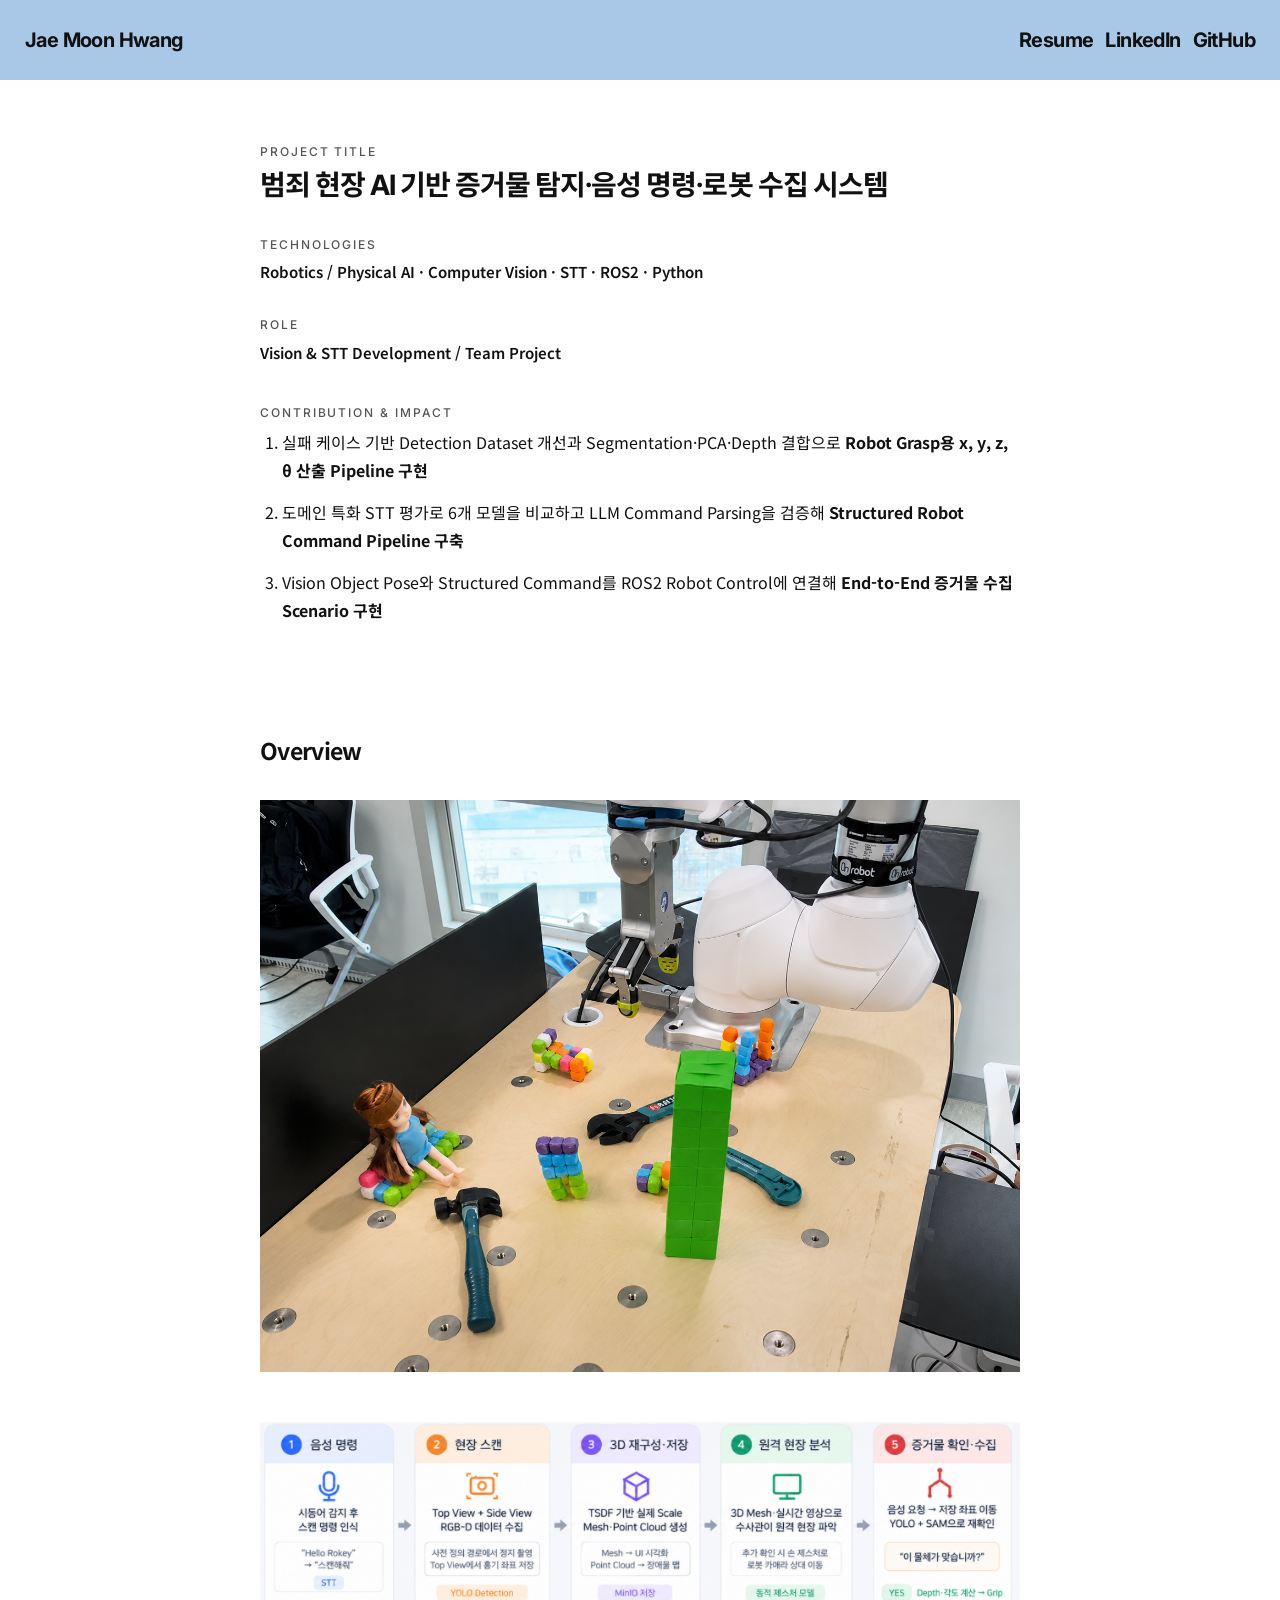
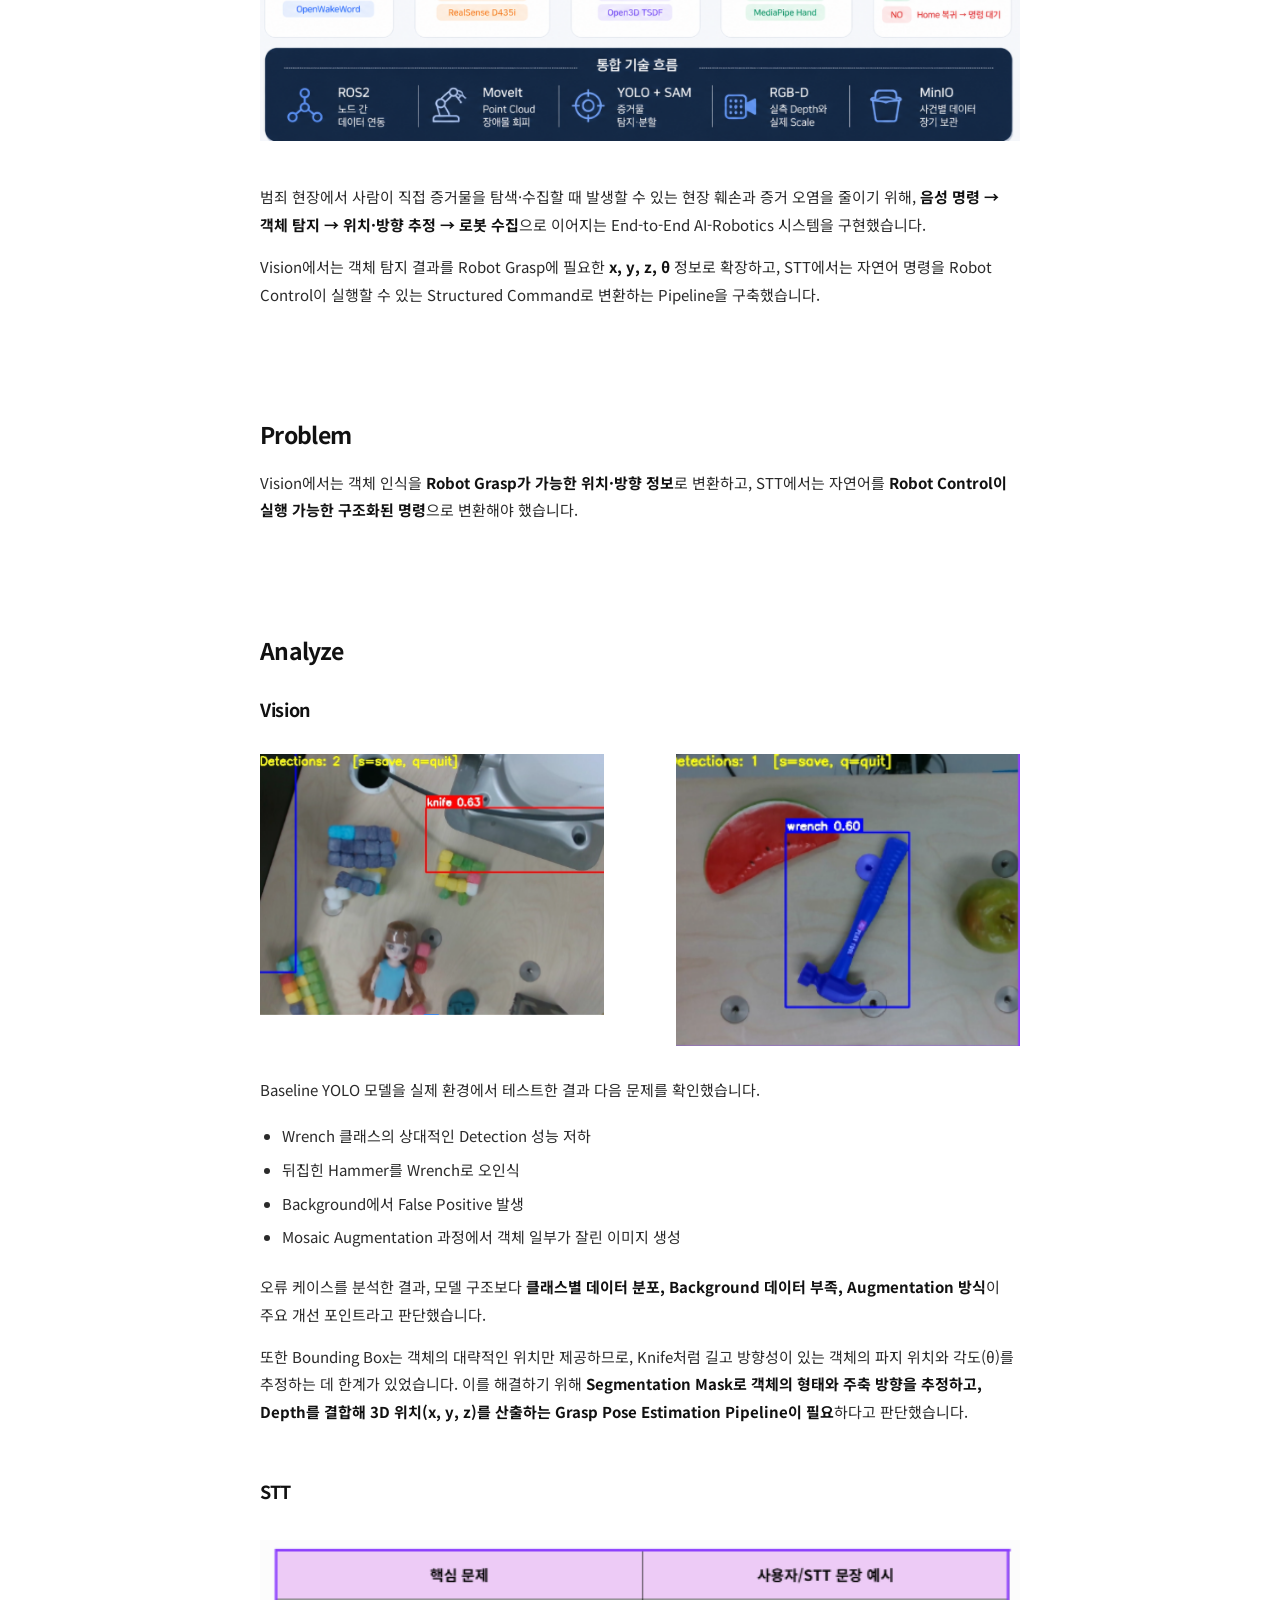
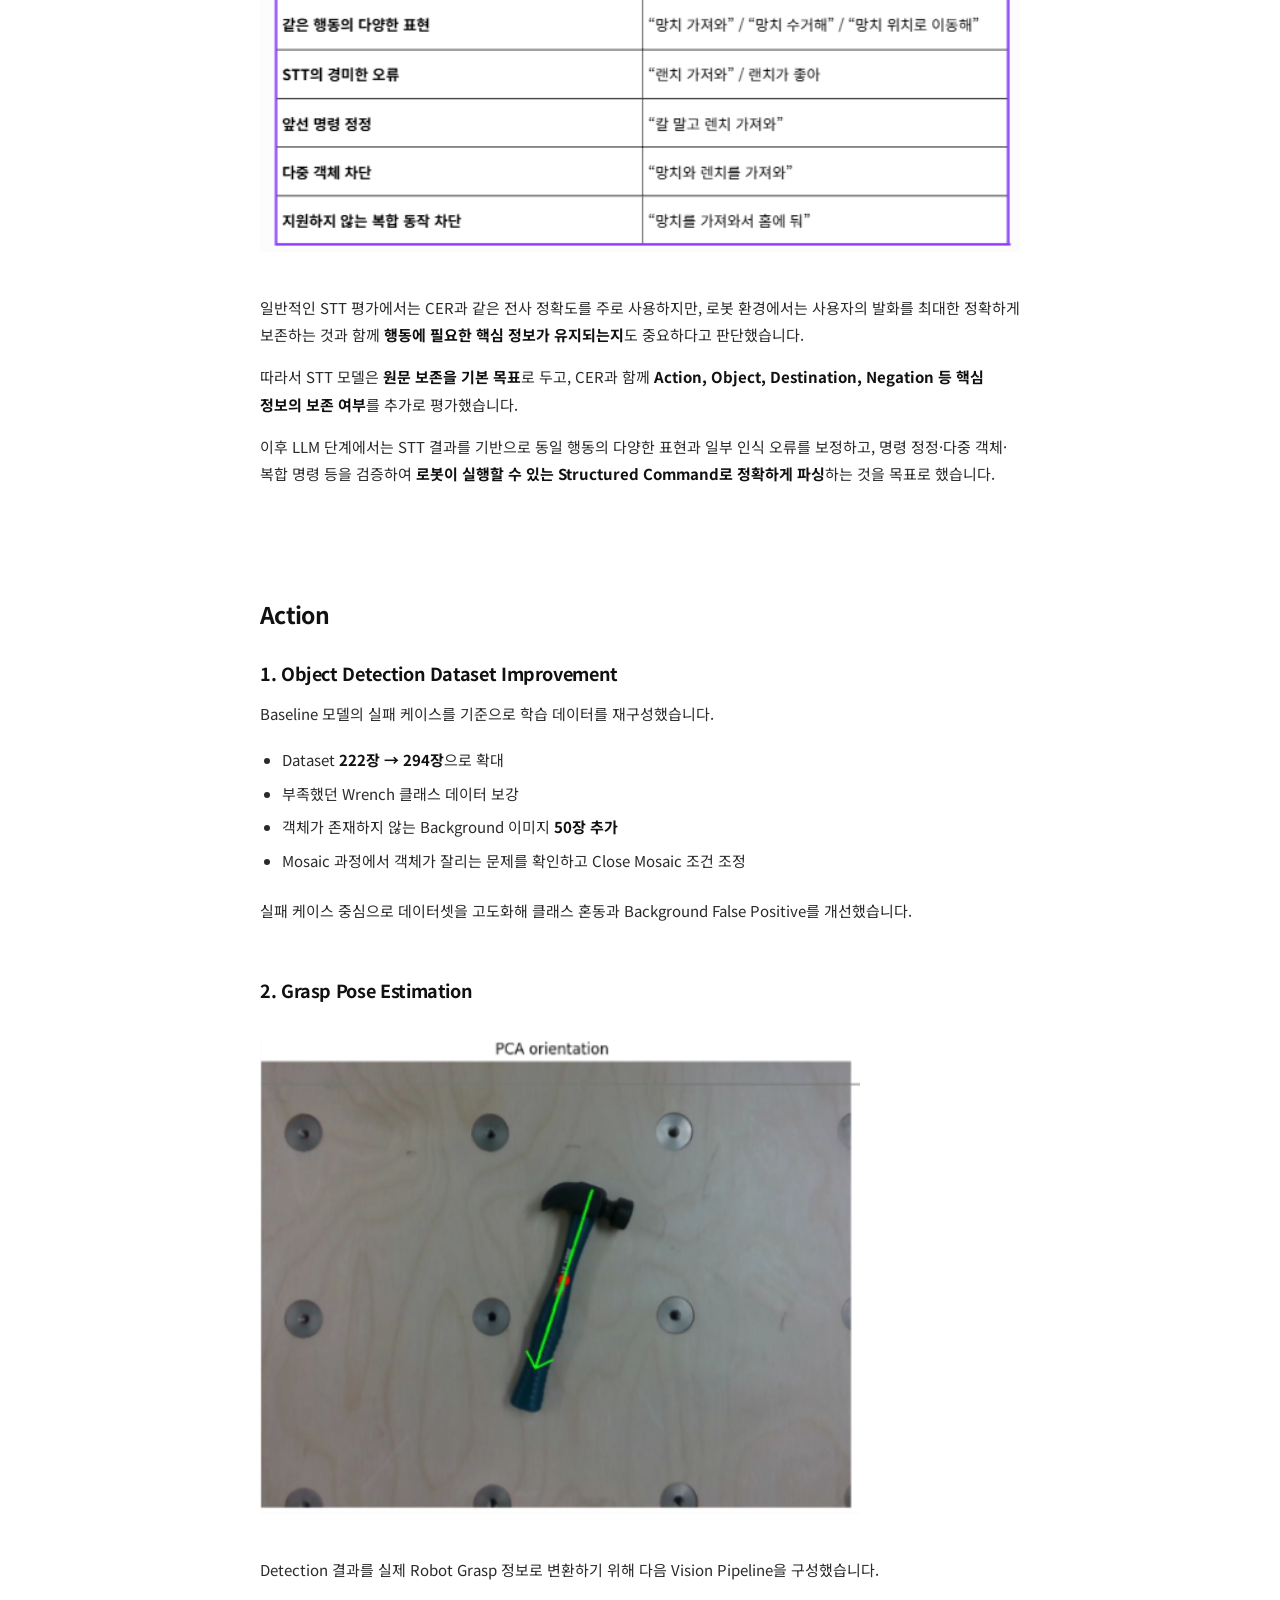
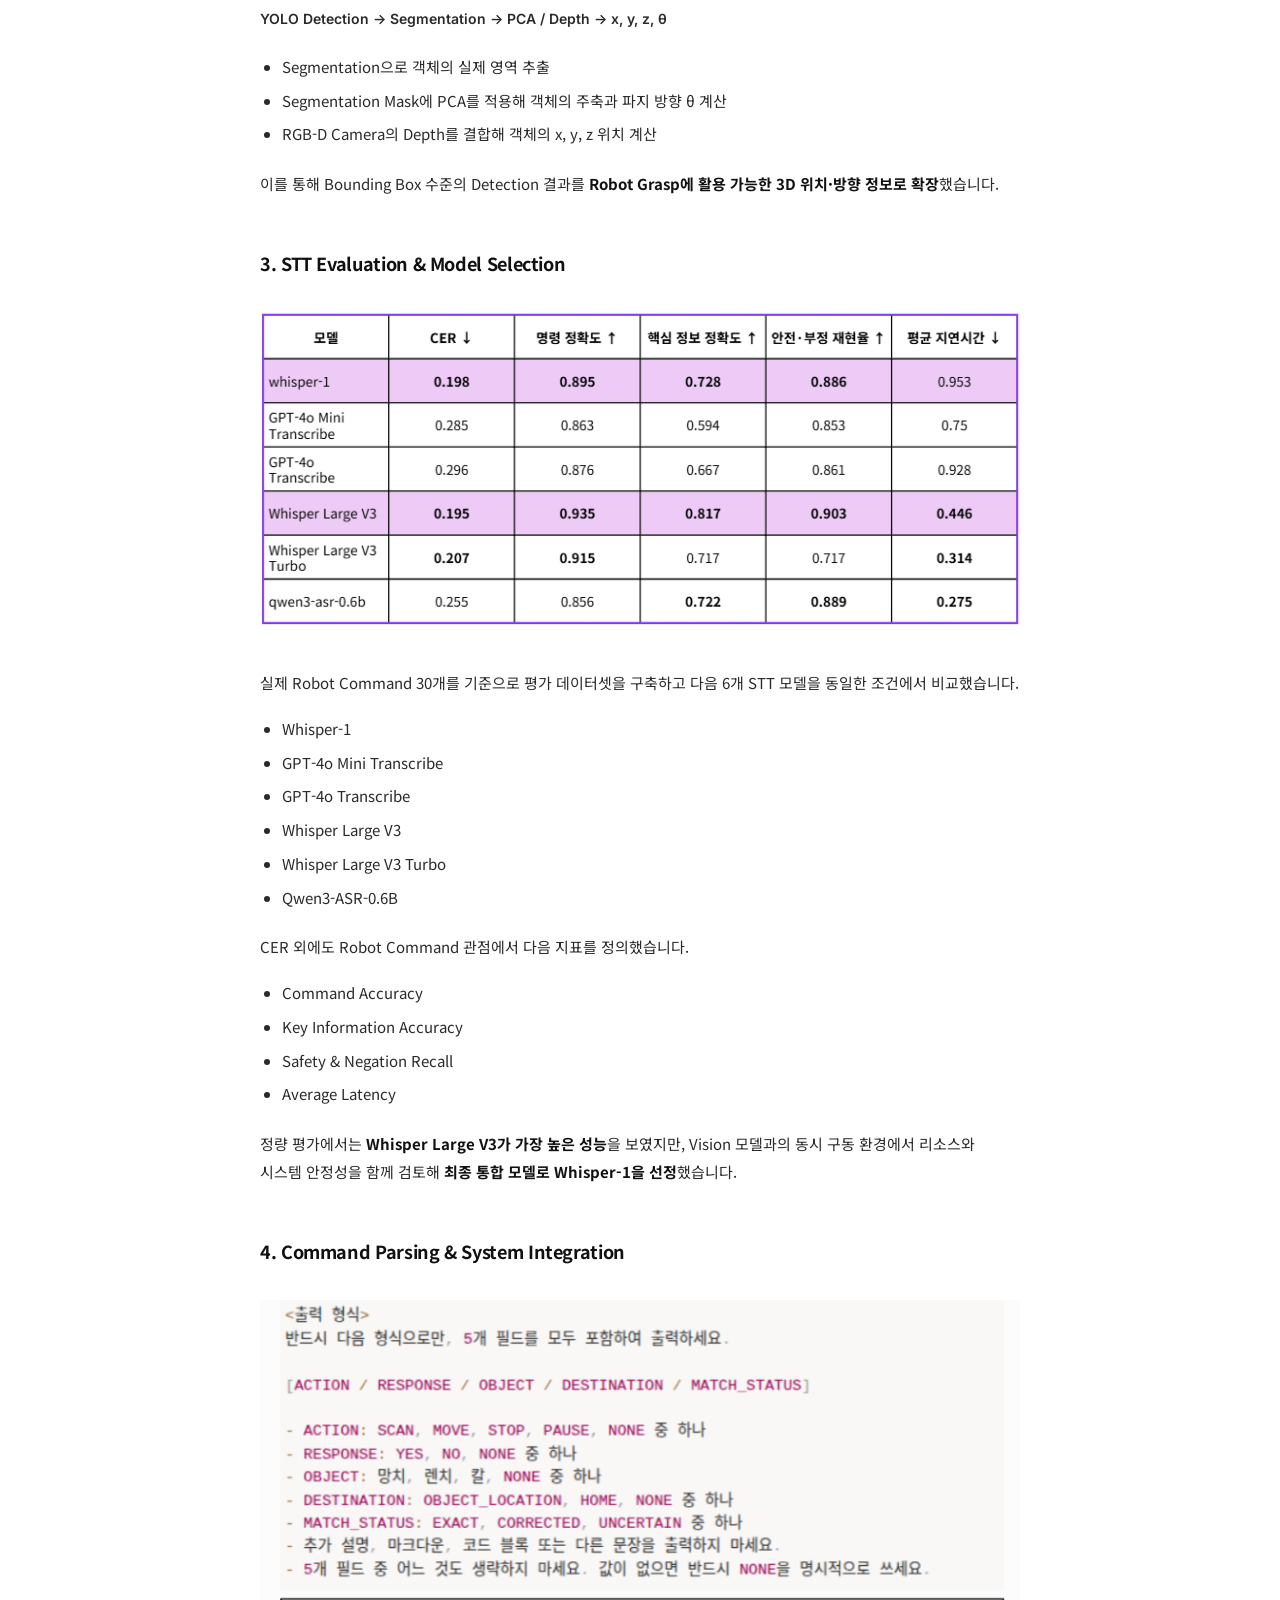
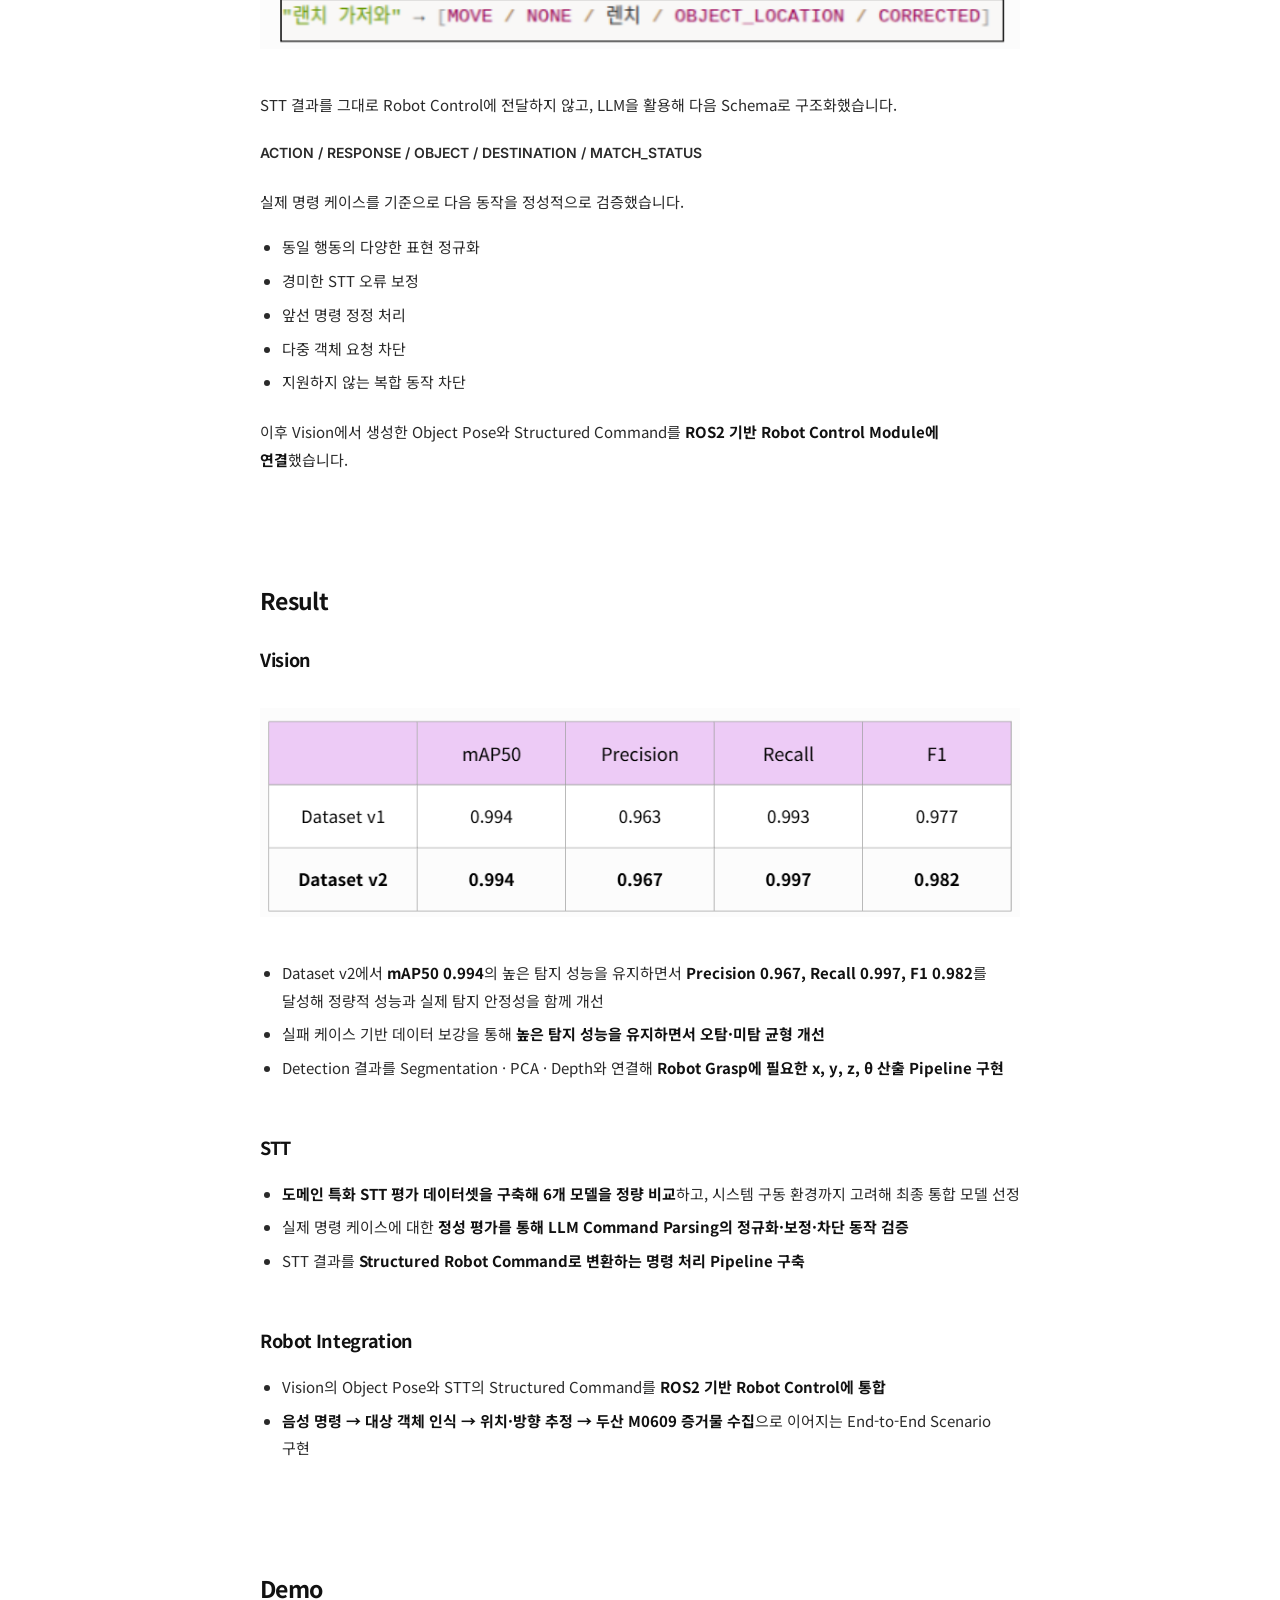
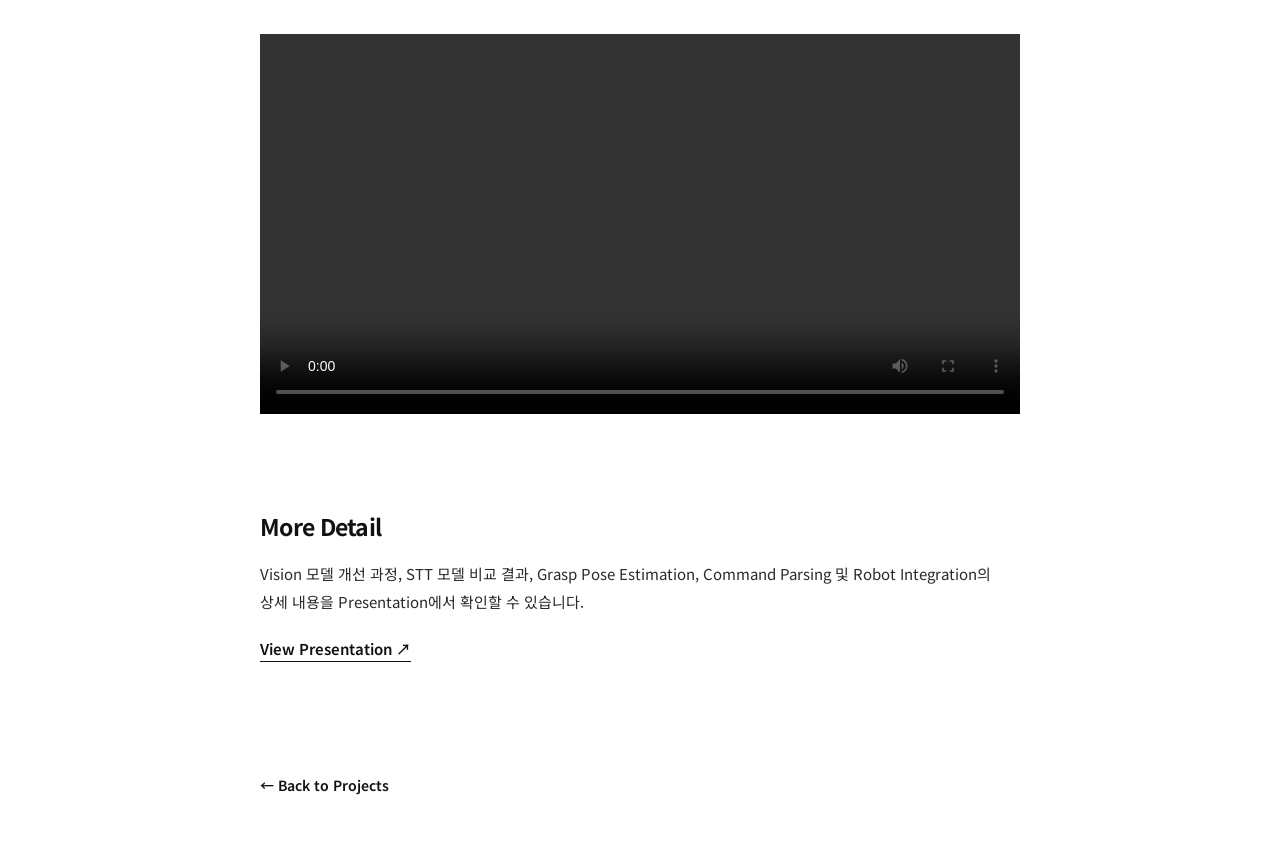
==== commit fcb4d673: "Update crime-scene.html" ====
--- a/projects/crime-scene.html
+++ b/projects/crime-scene.html
@@ -94,7 +94,7 @@
 
         <div class="meta-block">
           <p class="eyebrow">ROLE</p>
-          <p class="meta-text">Vision / STT 담당</p>
+          <p class="meta-text">Vision & STT Development / Team Project </p>
         </div>
 
         <div class="meta-block project-summary">
@@ -463,4 +463,4 @@
     </div>
   </main>
 </body>
-</html>+</html>
